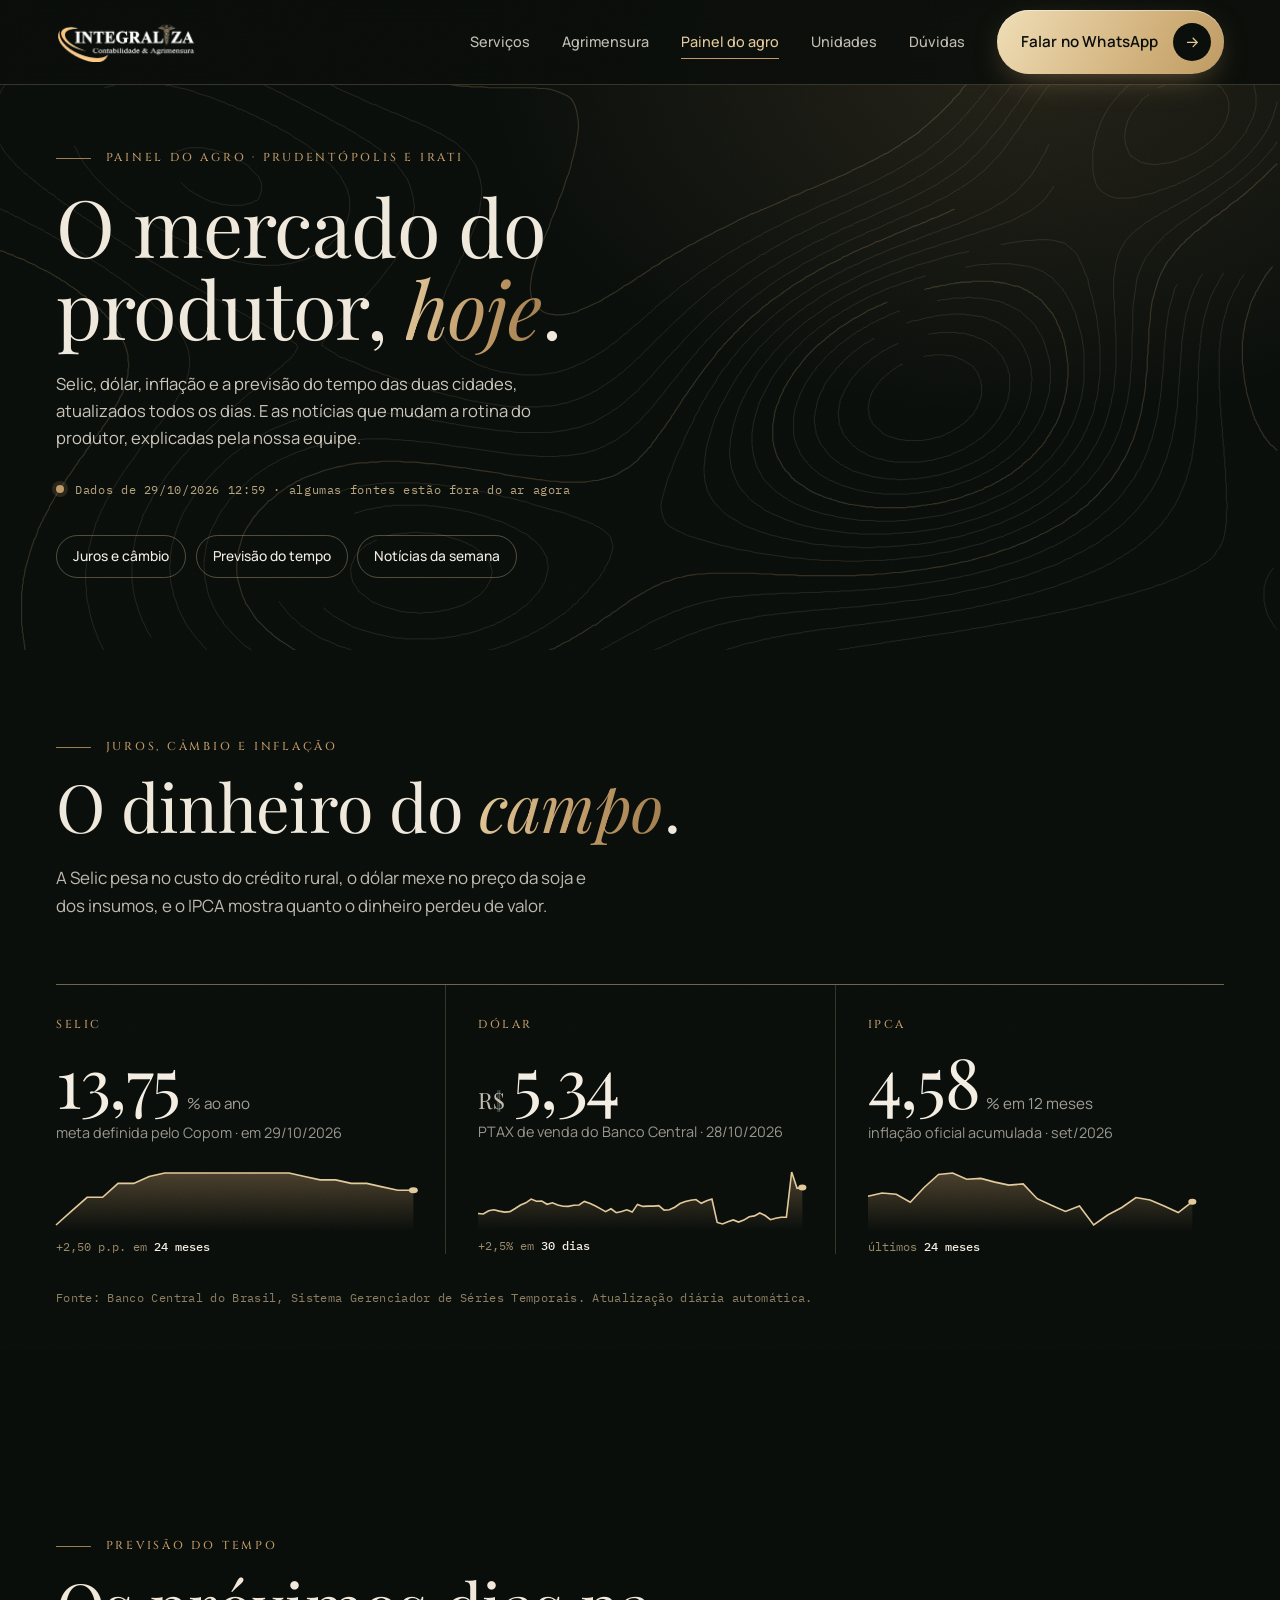
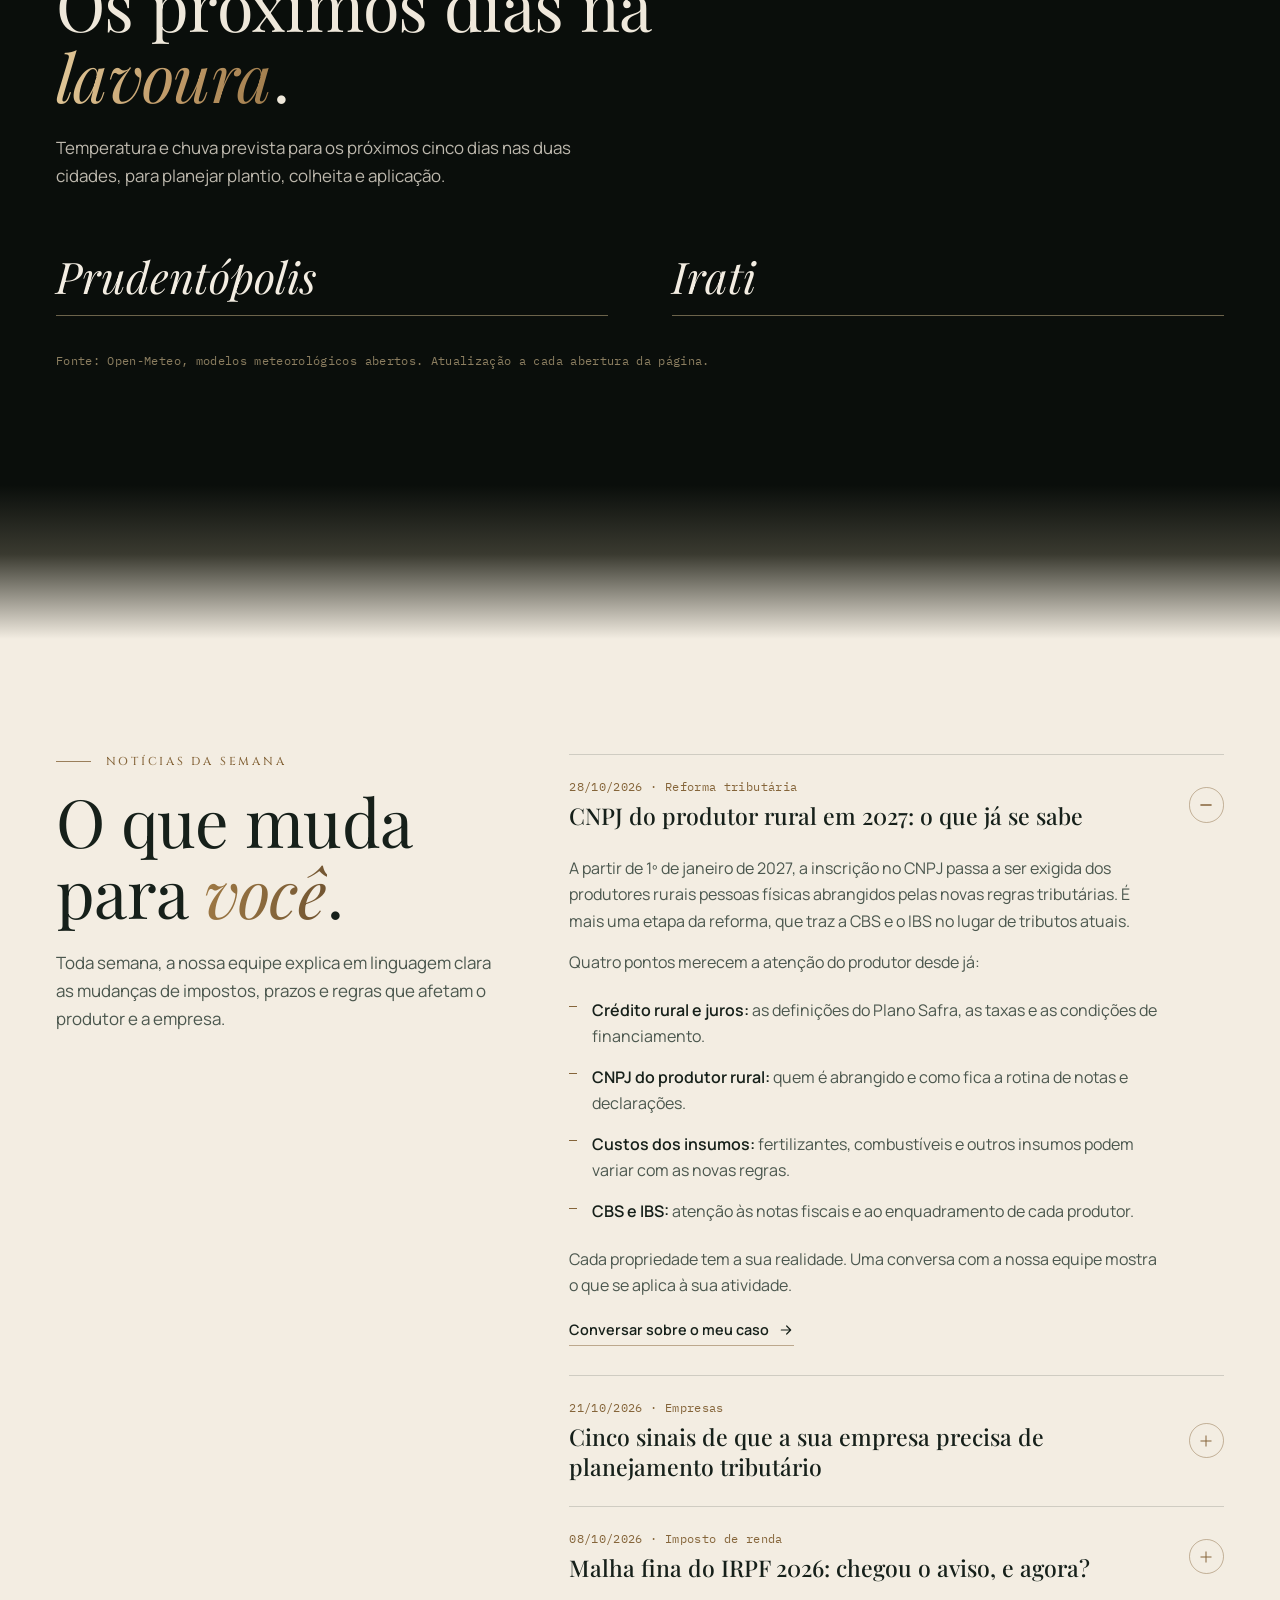
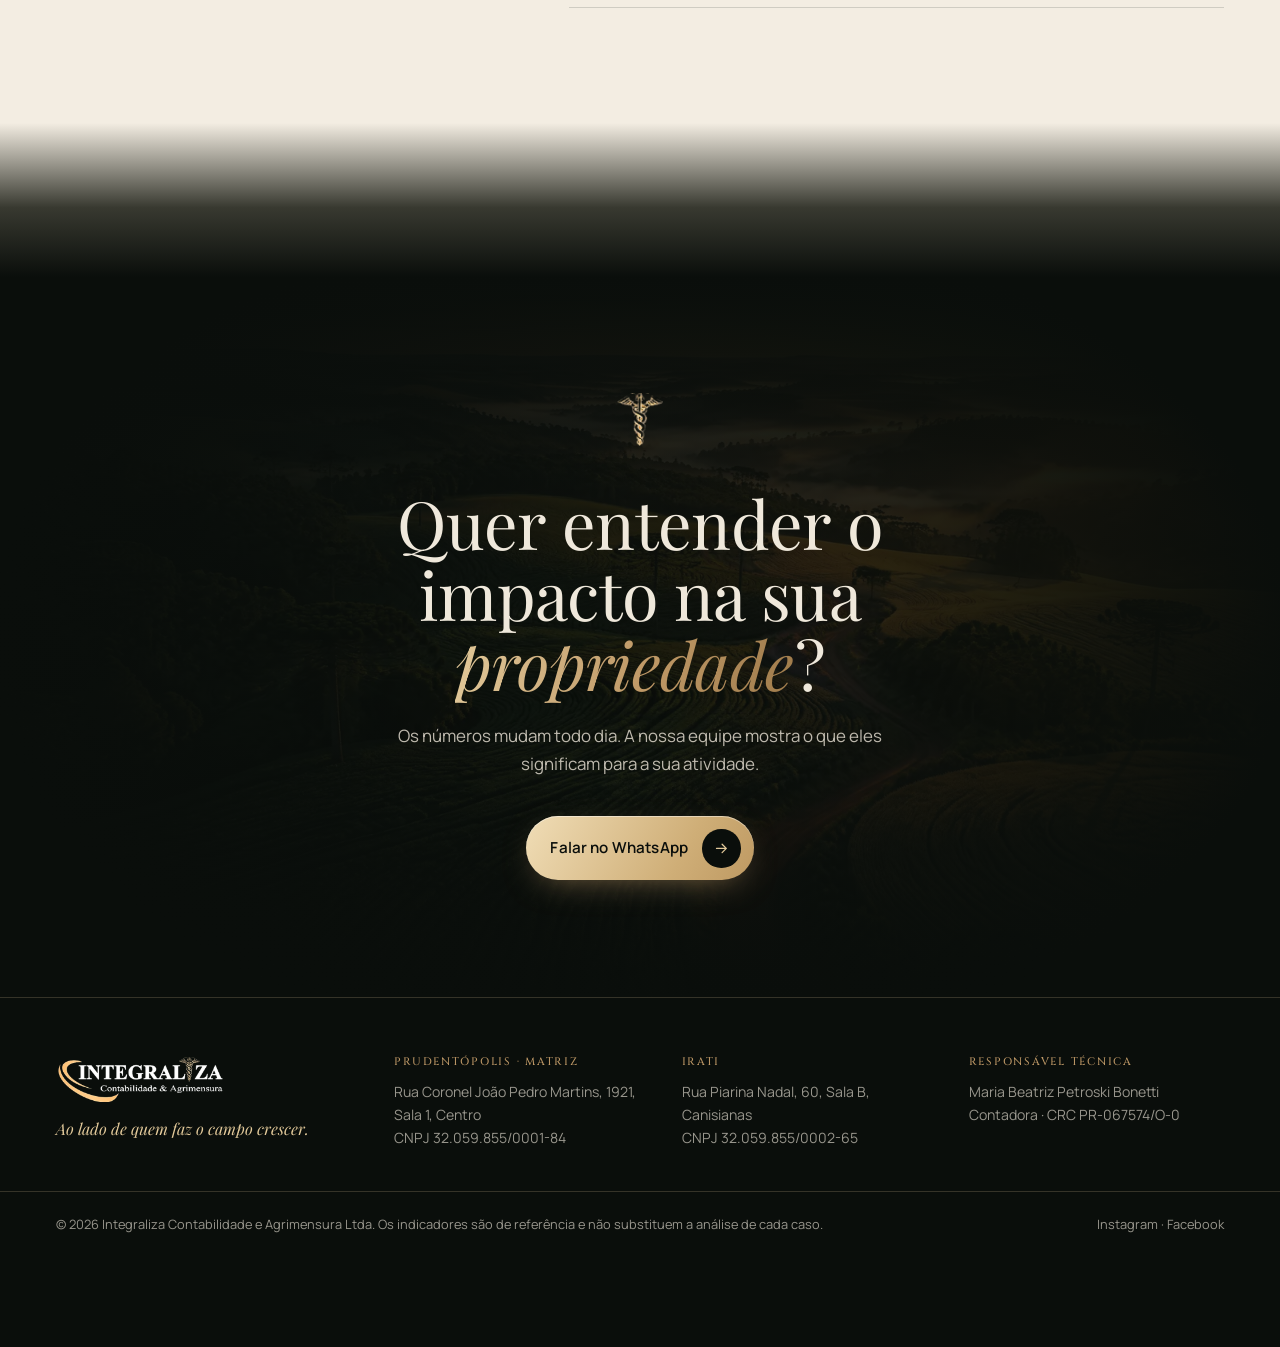
==== portal/index.html @ 921880d5 "Painel do agro (demonstração): Selic, dólar, IPCA, previsão do tempo e notícias Preços do campo fica" ====
<!DOCTYPE html>
<html lang="pt-BR" class="no-js sem-intro">
<head>
<meta charset="utf-8">
<meta name="viewport" content="width=device-width, initial-scale=1, viewport-fit=cover">
<title>Painel do agro | Integraliza Contabilidade e Agrimensura</title>
<meta name="description" content="Selic, dólar, IPCA e a previsão do tempo de Prudentópolis e Irati, atualizados todos os dias, com as notícias que mudam a vida do produtor rural.">
<meta name="robots" content="noindex, nofollow">
<meta property="og:type" content="website">
<meta property="og:locale" content="pt_BR">
<meta property="og:title" content="Painel do agro · Integraliza">
<meta property="og:description" content="Selic, dólar, inflação e a previsão do tempo de Prudentópolis e Irati, atualizados todos os dias.">
<meta property="og:image" content="https://integraliza.rkperformance.com.br/assets/img/og.jpg">
<meta name="theme-color" content="#0A0E0B">
<link rel="icon" href="../assets/img/favicon.png" type="image/png">
<link rel="preconnect" href="https://fonts.googleapis.com">
<link rel="preconnect" href="https://fonts.gstatic.com" crossorigin>
<link rel="stylesheet" href="https://fonts.googleapis.com/css2?family=Playfair+Display:ital,wght@0,400;0,500;1,400;1,500&family=Cinzel:wght@500;600&family=Manrope:wght@400;500;600&family=IBM+Plex+Mono:wght@400;500&display=swap">
<link rel="stylesheet" href="../assets/site.css">
<link rel="stylesheet" href="../assets/portal.css">
<script>document.documentElement.classList.replace('no-js','js')</script>
</head>
<body class="pagina-portal">
<div class="grao" aria-hidden="true"></div>

<header class="topo fixo">
  <div class="wrap">
    <a class="logo" href="../" aria-label="Integraliza Contabilidade e Agrimensura, início"><img src="../assets/img/logo.png" alt="Integraliza Contabilidade e Agrimensura" width="1144" height="324"></a>
    <nav class="menu" aria-label="Seções">
      <a href="../#servicos">Serviços</a>
      <a href="../#agrimensura">Agrimensura</a>
      <a href="./" aria-current="page">Painel do agro</a>
      <a href="../#unidades">Unidades</a>
      <a href="../#duvidas">Dúvidas</a>
    </nav>
    <a class="btn btn-ouro btn-topo" href="https://wa.me/5542998128870" data-msg="Olá! Vi o Painel do agro no site e gostaria de falar com a Integraliza." target="_blank" rel="noopener">Falar no WhatsApp<i><svg viewBox="0 0 24 24"><path d="M5 12h14M13 6l6 6-6 6"/></svg></i></a>
    <button class="menu-botao" type="button" aria-expanded="false" aria-controls="menu-cel"><span></span><span></span><b>Menu</b></button>
  </div>
</header>
<nav class="menu-cel" id="menu-cel" aria-label="Menu" hidden>
  <a href="../#servicos">Serviços</a>
  <a href="../#agrimensura">Agrimensura</a>
  <a href="./">Painel do agro</a>
  <a href="../#unidades">Unidades</a>
  <a href="../#duvidas">Dúvidas</a>
  <a class="btn btn-ouro" href="https://wa.me/5542998128870" data-msg="Olá! Vi o Painel do agro no site e gostaria de falar com a Integraliza." target="_blank" rel="noopener">Falar no WhatsApp<i><svg viewBox="0 0 24 24"><path d="M5 12h14M13 6l6 6-6 6"/></svg></i></a>
</nav>

<main>
<section class="portal-topo">
  <img class="portal-curvas" src="../assets/img/curvas-hero.svg" alt="" aria-hidden="true">
  <div class="wrap">
    <p class="rotulo">Painel do agro · Prudentópolis e Irati</p>
    <h1>O mercado do produtor, <em>hoje</em>.</h1>
    <p class="lead">Selic, dólar, inflação e a previsão do tempo das duas cidades, atualizados todos os dias. E as notícias que mudam a rotina do produtor, explicadas pela nossa equipe.</p>
    <p class="portal-status"><i></i><span id="status">Carregando os dados de hoje</span></p>
    <nav class="portal-atalhos" aria-label="Atalhos do painel">
      <a href="#indicadores">Juros e câmbio</a><a class="so-campo" href="#campo" hidden>Preços do campo</a><a href="#tempo">Previsão do tempo</a><a href="#noticias">Notícias da semana</a>
    </nav>
  </div>
</section>

<section class="bloco noite indicadores" id="indicadores">
  <div class="wrap">
    <div class="titulo-secao reveal">
      <p class="rotulo">Juros, câmbio e inflação</p>
      <h2>O dinheiro do <em>campo</em>.</h2>
      <p class="texto">A Selic pesa no custo do crédito rural, o dólar mexe no preço da soja e dos insumos, e o IPCA mostra quanto o dinheiro perdeu de valor.</p>
    </div>
    <div class="indic-grade">
      <article class="indic reveal" id="i-selic">
        <p class="indic-rot">Selic</p>
        <p class="indic-valor"><b data-campo="valor">13,75</b><span>% ao ano</span></p>
        <p class="indic-sub" data-campo="sub">meta definida pelo Copom</p>
        <svg class="spark" viewBox="0 0 240 64" preserveAspectRatio="none" aria-hidden="true"></svg>
        <p class="indic-pe" data-campo="pe">últimos 24 meses</p>
      </article>
      <article class="indic reveal d1" id="i-dolar">
        <p class="indic-rot">Dólar</p>
        <p class="indic-valor"><span class="pre">R$</span><b data-campo="valor">5,34</b></p>
        <p class="indic-sub" data-campo="sub">PTAX de venda do Banco Central</p>
        <svg class="spark" viewBox="0 0 240 64" preserveAspectRatio="none" aria-hidden="true"></svg>
        <p class="indic-pe" data-campo="pe">últimos 90 dias</p>
      </article>
      <article class="indic reveal d2" id="i-ipca">
        <p class="indic-rot">IPCA</p>
        <p class="indic-valor"><b data-campo="valor">4,58</b><span>% em 12 meses</span></p>
        <p class="indic-sub" data-campo="sub">inflação oficial acumulada</p>
        <svg class="spark" viewBox="0 0 240 64" preserveAspectRatio="none" aria-hidden="true"></svg>
        <p class="indic-pe" data-campo="pe">últimos 24 meses</p>
      </article>
    </div>
    <p class="fonte">Fonte: Banco Central do Brasil, Sistema Gerenciador de Séries Temporais. Atualização diária automática.</p>
  </div>
</section>

<div class="so-campo" hidden>
<div class="faixa noite-palha"></div>

<section class="bloco palha campo" id="campo">
  <div class="wrap">
    <div class="titulo-secao reveal">
      <p class="rotulo">Preços do campo</p>
      <h2>Quanto vale a <em>safra</em>.</h2>
      <p class="texto">As cotações de referência dos produtos mais importantes de Prudentópolis e Irati. Soja, fumo, feijão e milho somam mais de R$ 1,2 bilhão em produção nas duas cidades (IBGE, 2024).</p>
    </div>
    <div class="cotacoes reveal" role="table" aria-label="Cotações do campo">
      <div class="cot cot-cab" role="row"><span role="columnheader">Produto</span><span role="columnheader">Preço</span><span role="columnheader">No dia</span><span role="columnheader">No mês</span><span role="columnheader">Data</span></div>
      <div id="cotacoes-linhas"></div>
    </div>
    <p class="fonte">Fonte: Cepea/Esalq-USP. Suíno e leite são médias mensais do Paraná; milho e boi gordo são referências nacionais.</p>
  </div>
</section>

<div class="faixa palha-noite"></div>
</div>

<section class="bloco noite tempo" id="tempo">
  <div class="wrap">
    <div class="titulo-secao reveal">
      <p class="rotulo">Previsão do tempo</p>
      <h2>Os próximos dias na <em>lavoura</em>.</h2>
      <p class="texto">Temperatura e chuva prevista para os próximos cinco dias nas duas cidades, para planejar plantio, colheita e aplicação.</p>
    </div>
    <div class="tempo-grade">
      <article class="cidade reveal" data-lat="-25.2128" data-lon="-50.9778">
        <div class="cidade-topo"><h3>Prudentópolis</h3><p class="chuva-total"></p></div>
        <ol class="dias"></ol>
      </article>
      <article class="cidade reveal d1" data-lat="-25.4672" data-lon="-50.6511">
        <div class="cidade-topo"><h3>Irati</h3><p class="chuva-total"></p></div>
        <ol class="dias"></ol>
      </article>
    </div>
    <p class="fonte">Fonte: Open-Meteo, modelos meteorológicos abertos. Atualização a cada abertura da página.</p>
  </div>
</section>

<div class="faixa noite-palha"></div>

<section class="bloco palha noticias" id="noticias">
  <div class="wrap noticias-grade">
    <div class="titulo-secao reveal">
      <p class="rotulo">Notícias da semana</p>
      <h2>O que muda para <em>você</em>.</h2>
      <p class="texto">Toda semana, a nossa equipe explica em linguagem clara as mudanças de impostos, prazos e regras que afetam o produtor e a empresa.</p>
    </div>
    <div class="artigos reveal d1">
      <details class="artigo" open>
        <summary><span class="art-meta"><time datetime="2026-10-28">28/10/2026</time> · Reforma tributária</span><span class="art-titulo">CNPJ do produtor rural em 2027: o que já se sabe</span><i></i></summary>
        <div class="art-corpo">
          <p>A partir de 1º de janeiro de 2027, a inscrição no CNPJ passa a ser exigida dos produtores rurais pessoas físicas abrangidos pelas novas regras tributárias. É mais uma etapa da reforma, que traz a CBS e o IBS no lugar de tributos atuais.</p>
          <p>Quatro pontos merecem a atenção do produtor desde já:</p>
          <ul>
            <li><b>Crédito rural e juros:</b> as definições do Plano Safra, as taxas e as condições de financiamento.</li>
            <li><b>CNPJ do produtor rural:</b> quem é abrangido e como fica a rotina de notas e declarações.</li>
            <li><b>Custos dos insumos:</b> fertilizantes, combustíveis e outros insumos podem variar com as novas regras.</li>
            <li><b>CBS e IBS:</b> atenção às notas fiscais e ao enquadramento de cada produtor.</li>
          </ul>
          <p>Cada propriedade tem a sua realidade. Uma conversa com a nossa equipe mostra o que se aplica à sua atividade.</p>
          <a class="art-link" href="https://wa.me/5542998128870" data-msg="Olá! Li no Painel do agro sobre o CNPJ do produtor rural em 2027 e gostaria de entender o meu caso." target="_blank" rel="noopener">Conversar sobre o meu caso<svg viewBox="0 0 24 24"><path d="M5 12h14M13 6l6 6-6 6"/></svg></a>
        </div>
      </details>
      <details class="artigo">
        <summary><span class="art-meta"><time datetime="2026-10-21">21/10/2026</time> · Empresas</span><span class="art-titulo">Cinco sinais de que a sua empresa precisa de planejamento tributário</span><i></i></summary>
        <div class="art-corpo">
          <p>Muitas empresas pagam mais impostos do que deveriam por falta de planejamento. Estes cinco sinais indicam que é hora de revisar:</p>
          <ul>
            <li>Falta de controle financeiro.</li>
            <li>Regime tributário desatualizado.</li>
            <li>Despesas sem planejamento.</li>
            <li>Ausência de análise de resultados.</li>
            <li>Dificuldade para investir e crescer.</li>
          </ul>
          <p>Com as mudanças da reforma tributária chegando em 2027, também é o momento de revisar os sistemas de emissão de notas, o cadastro de produtos e os processos fiscais.</p>
          <a class="art-link" href="https://wa.me/5542998128870" data-msg="Olá! Li no Painel do agro sobre planejamento tributário e gostaria de uma análise da minha empresa." target="_blank" rel="noopener">Pedir uma análise<svg viewBox="0 0 24 24"><path d="M5 12h14M13 6l6 6-6 6"/></svg></a>
        </div>
      </details>
      <details class="artigo">
        <summary><span class="art-meta"><time datetime="2026-10-08">08/10/2026</time> · Imposto de renda</span><span class="art-titulo">Malha fina do IRPF 2026: chegou o aviso, e agora?</span><i></i></summary>
        <div class="art-corpo">
          <p>A Receita Federal começou a enviar avisos aos 498.487 contribuintes que tiveram a declaração do imposto de renda de 2026 retida na malha fiscal.</p>
          <p>Cair na malha fina não significa necessariamente que houve fraude, mas as inconsistências precisam ser resolvidas para evitar complicações. O caminho é consultar a declaração, verificar as pendências apontadas e, se for o caso, fazer a retificação.</p>
          <a class="art-link" href="https://wa.me/5542998128870" data-msg="Olá! Recebi um aviso de malha fina do IRPF 2026 e gostaria de orientação." target="_blank" rel="noopener">Recebi o aviso<svg viewBox="0 0 24 24"><path d="M5 12h14M13 6l6 6-6 6"/></svg></a>
        </div>
      </details>
    </div>
  </div>
</section>

<div class="faixa palha-noite"></div>

<section class="bloco noite contato" id="contato">
  <div class="contato-foto" aria-hidden="true"><picture><source srcset="../assets/img/hero-1600.webp" type="image/webp"><img src="../assets/img/hero-1600.jpg" alt="" loading="lazy"></picture></div>
  <div class="wrap contato-conteudo reveal">
    <img class="contato-cad" src="../assets/img/caduceu.png" alt="" aria-hidden="true">
    <h2>Quer entender o impacto na sua <em>propriedade</em>?</h2>
    <p class="texto">Os números mudam todo dia. A nossa equipe mostra o que eles significam para a sua atividade.</p>
    <a class="btn btn-ouro" href="https://wa.me/5542998128870" data-msg="Olá! Vi o Painel do agro no site e gostaria de falar com a Integraliza." target="_blank" rel="noopener">Falar no WhatsApp<i><svg viewBox="0 0 24 24"><path d="M5 12h14M13 6l6 6-6 6"/></svg></i></a>
  </div>
</section>
</main>

<footer class="rodape">
  <div class="wrap rodape-grade">
    <div class="rodape-marca"><img src="../assets/img/logo.png" alt="Integraliza Contabilidade e Agrimensura" width="1144" height="324" loading="lazy"><p>Ao lado de quem faz o campo crescer.</p></div>
    <div><h4>Prudentópolis · Matriz</h4><p>Rua Coronel João Pedro Martins, 1921, Sala 1, Centro<br>CNPJ 32.059.855/0001-84</p></div>
    <div><h4>Irati</h4><p>Rua Piarina Nadal, 60, Sala B, Canisianas<br>CNPJ 32.059.855/0002-65</p></div>
    <div><h4>Responsável técnica</h4><p>Maria Beatriz Petroski Bonetti<br>Contadora · CRC PR-067574/O-0</p></div>
  </div>
  <div class="wrap rodape-fim"><p>© 2026 Integraliza Contabilidade e Agrimensura Ltda. Os indicadores são de referência e não substituem a análise de cada caso.</p><p><a href="https://www.instagram.com/integraliza.contabilidade/" target="_blank" rel="noopener">Instagram</a> · <a href="https://www.facebook.com/integraliza.assessoria/" target="_blank" rel="noopener">Facebook</a></p></div>
</footer>

<script src="../assets/site.js" defer></script>
<script src="../assets/portal.js" defer></script>
</body>
</html>
---- assets/site.css ----
/* Integraliza Contabilidade e Agrimensura · prévia RK Performance */
:root {
  --noite: #0A0E0B;
  --mata: #111A14;
  --musgo: #1A2720;
  --ouro: #BF9967;
  --ouro-claro: #E2C99A;
  --ouro-escuro: #85653A;
  --palha: #F3EDE2;
  --palha-2: #E8DFCE;
  --tinta: #16201A;
  --tinta-2: #4B574E;
  --creme: #EFE8DB;
  --fio-escuro: rgba(226, 201, 154, .2);
  --fio-claro: rgba(22, 32, 26, .16);
  --display: 'Playfair Display', Georgia, 'Times New Roman', serif;
  --rotulo: 'Cinzel', 'Times New Roman', serif;
  --texto: 'Manrope', system-ui, -apple-system, 'Segoe UI', sans-serif;
  --mono: 'IBM Plex Mono', ui-monospace, Consolas, monospace;
  --gutter: clamp(16px, 4.4vw, 56px);
  --ease: cubic-bezier(.22, .61, .36, 1);
}

*, *::before, *::after { box-sizing: border-box; }
html { scroll-behavior: smooth; -webkit-text-size-adjust: 100%; }
body {
  margin: 0; background: var(--noite); color: var(--creme);
  font: 400 1rem/1.65 var(--texto); font-variant-numeric: lining-nums;
  -webkit-font-smoothing: antialiased; overflow-x: hidden;
}
body.menu-aberto { overflow: hidden; }
img { display: block; max-width: 100%; height: auto; }
a { color: inherit; }
h1, h2, h3, h4, p, ul, ol, dl, dd, figure, blockquote { margin: 0; }
ul, ol { padding: 0; list-style: none; }
:focus-visible { outline: 2px solid var(--ouro-claro); outline-offset: 3px; border-radius: 4px; }

.wrap { width: 100%; max-width: 1280px; margin: 0 auto; padding-inline: var(--gutter); }
.rotulo {
  font: 500 .72rem/1.4 var(--rotulo); letter-spacing: .24em; text-transform: uppercase;
  color: var(--ouro); display: flex; align-items: center; gap: .9rem;
}
.rotulo::before { content: ''; width: 2.2rem; height: 1px; background: currentColor; opacity: .8; flex: none; }
h1, h2 { font-family: var(--display); font-weight: 400; letter-spacing: -.01em; }
h2 { font-size: clamp(2.3rem, 5.2vw, 4.4rem); line-height: 1.06; margin: 1rem 0 1.4rem; }
h1 em, h2 em, h3 em {
  font-style: italic; font-weight: 400;
  background: linear-gradient(100deg, var(--ouro-claro) 0%, var(--ouro) 55%, #9F7B4B 100%);
  -webkit-background-clip: text; background-clip: text; color: transparent;
  padding: 0 .02em .08em 0;
}
.palha h2 em, .palha h3 em { background: linear-gradient(100deg, #A07A45 0%, var(--ouro-escuro) 60%, #6E5230 100%); -webkit-background-clip: text; background-clip: text; }
.texto { font-size: 1.06rem; max-width: 34rem; color: rgba(239, 232, 219, .78); }
.palha .texto { color: var(--tinta-2); }

/* grão de filme */
.grao {
  position: fixed; inset: -50%; z-index: 90; pointer-events: none; opacity: .13; mix-blend-mode: soft-light;
  background-image: url("data:image/svg+xml,%3Csvg xmlns='http://www.w3.org/2000/svg' width='220' height='220'%3E%3Cfilter id='n'%3E%3CfeTurbulence type='fractalNoise' baseFrequency='.85' numOctaves='3' stitchTiles='stitch'/%3E%3C/filter%3E%3Crect width='100%25' height='100%25' filter='url(%23n)'/%3E%3C/svg%3E");
  animation: grao 1.2s steps(6) infinite;
}
@keyframes grao { 0% { transform: translate(0, 0); } 20% { transform: translate(-3%, 2%); } 40% { transform: translate(2%, -3%); } 60% { transform: translate(-2%, -1%); } 80% { transform: translate(3%, 3%); } 100% { transform: translate(0, 0); } }

/* abertura */
.intro { display: none; }
.js .intro {
  display: grid; place-items: center; position: fixed; inset: 0; z-index: 100; background: var(--noite);
  animation: intro-sai .7s var(--ease) 1.9s both;
}
.intro > div { display: grid; justify-items: center; gap: 1.3rem; }
.intro img { width: min(400px, 68vw); animation: intro-logo 1.1s var(--ease) .15s both; }
.intro i { display: block; height: 1px; width: min(260px, 50vw); background: linear-gradient(90deg, transparent, var(--ouro), transparent); transform: scaleX(0); animation: intro-linha 1.2s var(--ease) .5s both; }
@keyframes intro-logo { from { opacity: 0; transform: translateY(10px); filter: blur(4px); } to { opacity: 1; transform: none; filter: none; } }
@keyframes intro-linha { to { transform: scaleX(1); } }
@keyframes intro-sai { to { opacity: 0; visibility: hidden; } }
.intro-fim .intro, .sem-intro .intro { display: none; }

/* cabeçalho */
.topo { position: fixed; inset: 0 0 auto; z-index: 50; transition: background .4s, backdrop-filter .4s, border-color .4s; border-bottom: 1px solid transparent; }
.topo .wrap { display: flex; align-items: center; gap: 2rem; height: 84px; transition: height .4s; }
.topo.fixo { background: rgba(10, 14, 11, .88); -webkit-backdrop-filter: blur(14px); backdrop-filter: blur(14px); border-color: var(--fio-escuro); }
.topo.fixo .wrap { height: 68px; }
.logo img { height: 40px; width: auto; }
.menu { display: flex; gap: 2rem; margin-left: auto; }
.menu a { text-decoration: none; font-size: .9rem; font-weight: 500; color: rgba(239, 232, 219, .8); position: relative; padding: .3rem 0; }
.menu a::after { content: ''; position: absolute; left: 0; right: 0; bottom: 0; height: 1px; background: var(--ouro); transform: scaleX(0); transform-origin: left; transition: transform .35s var(--ease); }
.menu a:hover { color: var(--palha); }
.menu a:hover::after { transform: scaleX(1); }
.btn-topo { padding: .55rem .55rem .55rem 1.15rem; font-size: .85rem; }
.btn-topo i { width: 1.9rem; height: 1.9rem; }
.menu-botao { display: none; }

/* botões */
.btn {
  display: inline-flex; align-items: center; gap: .9rem; text-decoration: none; white-space: nowrap;
  border-radius: 999px; padding: .8rem .8rem .8rem 1.5rem; font: 600 .95rem/1.2 var(--texto); letter-spacing: .01em;
  transition: transform .35s var(--ease), box-shadow .35s, background-position .6s;
}
.btn i { display: grid; place-items: center; width: 2.4rem; height: 2.4rem; border-radius: 50%; flex: none; transition: transform .45s var(--ease), background .35s, color .35s; }
.btn svg { width: 1.05rem; height: 1.05rem; fill: none; stroke: currentColor; stroke-width: 1.8; stroke-linecap: round; stroke-linejoin: round; }
.btn:hover i { transform: rotate(-45deg); }
.btn-ouro {
  color: var(--noite); background: linear-gradient(120deg, #F0DDB6 0%, #CFAE77 40%, #B08851 75%, #CFAE77 100%); background-size: 180% 100%;
  box-shadow: 0 10px 34px -14px rgba(191, 153, 103, .7), inset 0 1px 0 rgba(255, 255, 255, .45);
}
.btn-ouro:hover { background-position: 100% 0; transform: translateY(-2px); }
.btn-ouro i { background: var(--noite); color: var(--ouro-claro); }
.btn-linha { color: var(--palha); border: 1px solid rgba(226, 201, 154, .42); padding-left: 1.4rem; }
.btn-linha i { border: 1px solid rgba(226, 201, 154, .42); color: var(--ouro-claro); }
.btn-linha:hover { border-color: var(--ouro); }
.btn-linha:hover i { transform: translateY(3px); background: rgba(226, 201, 154, .12); }

/* abertura da página */
.hero { position: relative; min-height: 100vh; min-height: 100svh; display: flex; flex-direction: column; justify-content: flex-end; overflow: hidden; isolation: isolate; }
.hero-foto { position: absolute; inset: 0; z-index: -3; }
.hero-foto img { width: 100%; height: 100%; object-fit: cover; object-position: 60% 50%; transform-origin: 62% 70%; animation: kenburns 22s var(--ease) both; }
@keyframes kenburns { from { transform: scale(1.14); } to { transform: scale(1.02); } }
.hero-curvas { position: absolute; inset: 0; width: 100%; height: 100%; object-fit: cover; z-index: -2; opacity: .32; mix-blend-mode: screen; pointer-events: none; }
.hero-veu {
  position: absolute; inset: 0; z-index: -1;
  background:
    linear-gradient(90deg, rgba(10, 14, 11, .9) 0%, rgba(10, 14, 11, .66) 34%, rgba(10, 14, 11, .18) 66%, rgba(10, 14, 11, .05) 100%),
    linear-gradient(180deg, rgba(10, 14, 11, .55) 0%, rgba(10, 14, 11, 0) 22%, rgba(10, 14, 11, 0) 62%, var(--noite) 100%);
}
.hero-conteudo { padding-top: 140px; padding-bottom: 2.5rem; }
.hero h1 { font-size: clamp(2.9rem, 7vw, 6.6rem); line-height: 1.02; max-width: 12ch; margin: 1.4rem 0 1.6rem; }
.lead { font-size: clamp(1.02rem, 1.3vw, 1.16rem); max-width: 33rem; color: rgba(239, 232, 219, .84); }
.hero-acoes { display: flex; flex-wrap: wrap; gap: 1rem; margin-top: 2.3rem; }
.hero-pe { display: flex; align-items: flex-end; justify-content: space-between; gap: 2rem; padding-bottom: 2.2rem; }
.coordenadas { display: flex; flex-wrap: wrap; gap: .4rem 2.2rem; font: 400 .74rem/1.4 var(--mono); letter-spacing: .06em; color: rgba(226, 201, 154, .72); }
.coordenadas span { display: inline-flex; align-items: center; gap: .6rem; }
.coordenadas span::before { content: ''; width: 9px; height: 9px; border: 1px solid var(--ouro); border-radius: 50%; box-shadow: 0 0 0 3px rgba(191, 153, 103, .14); }
.coordenadas b { font-weight: 500; color: var(--palha); }
.selo { position: relative; width: 118px; height: 118px; flex: none; }
.selo svg { width: 100%; height: 100%; animation: gira 30s linear infinite; }
.selo text { font: 500 7.4px var(--rotulo); text-transform: uppercase; fill: var(--ouro-claro); }
.selo img { position: absolute; width: 34px; left: 50%; top: 50%; transform: translate(-50%, -50%); }
@keyframes gira { to { transform: rotate(360deg); } }

.js .hero .rotulo, .js .hero h1, .js .hero .lead, .js .hero-acoes, .js .hero-pe { opacity: 0; transform: translateY(18px); transition: opacity 1s var(--ease), transform 1s var(--ease); }
.js .hero.in .rotulo, .js .hero.in h1, .js .hero.in .lead, .js .hero.in .hero-acoes, .js .hero.in .hero-pe { opacity: 1; transform: none; }
.js .hero.in h1 { transition-delay: .12s; }
.js .hero.in .lead { transition-delay: .26s; }
.js .hero.in .hero-acoes { transition-delay: .38s; }
.js .hero.in .hero-pe { transition-delay: .55s; }

/* credenciais */
.prova { background: var(--noite); border-top: 1px solid var(--fio-escuro); }
.prova .wrap { display: grid; grid-template-columns: repeat(4, minmax(0, 1fr)); }
.prova div { padding: 1.9rem 1.4rem 1.9rem 0; display: grid; gap: .35rem; }
.prova div + div { border-left: 1px solid var(--fio-escuro); padding-left: 1.8rem; }
.prova b { font: 400 clamp(1.5rem, 2.4vw, 2.1rem)/1.1 var(--display); color: var(--palha); }
.prova span { font: 500 .66rem/1.5 var(--rotulo); letter-spacing: .18em; text-transform: uppercase; color: var(--ouro); }

/* letreiro */
.letreiro { background: var(--noite); overflow: hidden; padding: 1.6rem 0 2rem; border-top: 1px solid var(--fio-escuro); }
.letreiro-faixa { display: flex; width: max-content; will-change: transform; }
.letreiro span { font: italic 400 clamp(1.6rem, 3vw, 2.6rem)/1.2 var(--display); color: rgba(243, 237, 226, .9); white-space: nowrap; margin-right: 2.6rem; display: inline-flex; align-items: center; gap: 2.6rem; }
.letreiro span::after { content: ''; width: 7px; height: 7px; background: var(--ouro); transform: rotate(45deg); flex: none; }

/* faixas de transição: a seção seguinte começa na cor exata em que a faixa termina */
.faixa { height: clamp(90px, 12vw, 160px); }
.noite-palha { background: linear-gradient(180deg, var(--noite), #3A3A30 45%, var(--palha)); }
.palha-mata { background: linear-gradient(180deg, var(--palha), #4E5446 55%, var(--mata)); }
.mata-noite { background: linear-gradient(180deg, var(--mata), var(--noite)); height: 70px; }
.palha-noite { background: linear-gradient(180deg, var(--palha), #383930 55%, var(--noite)); }
.noite-mata { background: linear-gradient(180deg, var(--noite), var(--mata)); height: 70px; }
.mata-palha { background: linear-gradient(180deg, var(--mata), #4E5446 45%, var(--palha)); }

.bloco { position: relative; padding: clamp(4.5rem, 9vw, 8rem) 0; overflow: hidden; }
.palha { background: var(--palha); color: var(--tinta); }
.palha .rotulo { color: var(--ouro-escuro); }
.mata { background: var(--mata); }
.noite { background: var(--noite); }
.titulo-secao { max-width: 46rem; margin-bottom: clamp(2.5rem, 5vw, 4rem); }

/* manifesto */
.curvas-fundo { position: absolute; right: -12%; top: -10%; width: 70%; max-width: 980px; opacity: .3; pointer-events: none; }
.manifesto-grade { position: relative; display: grid; grid-template-columns: minmax(0, 1.05fr) minmax(0, .95fr); gap: clamp(2.5rem, 6vw, 6rem); align-items: center; }
.citacao { position: relative; padding: 3rem 0 0 2.6rem; border-left: 1px solid rgba(133, 101, 58, .4); }
.aspas { position: absolute; left: 1.4rem; top: -1.6rem; font: italic 400 9rem/1 var(--display); color: var(--ouro); opacity: .5; }
.citacao blockquote { font: italic 400 clamp(1.7rem, 2.8vw, 2.5rem)/1.25 var(--display); color: var(--tinta); }
.citacao figcaption { margin-top: 1.8rem; font-size: .9rem; color: var(--tinta-2); display: grid; gap: .15rem; }
.citacao figcaption b { font: 600 .74rem/1.5 var(--rotulo); letter-spacing: .16em; text-transform: uppercase; color: var(--tinta); }

/* serviços */
.servicos::before { content: ''; position: absolute; inset: 0; background: radial-gradient(60% 50% at 85% 10%, rgba(191, 153, 103, .1), transparent 70%), radial-gradient(50% 40% at 0% 100%, rgba(60, 90, 60, .25), transparent 70%); pointer-events: none; }
.servicos .wrap { position: relative; }
.servicos-colunas { display: grid; grid-template-columns: repeat(2, minmax(0, 1fr)); gap: clamp(2rem, 5vw, 5rem); }
.coluna-baixa { margin-top: 5rem; }
.coluna-topo { display: flex; align-items: baseline; justify-content: space-between; gap: 1rem; padding-bottom: 1.1rem; border-bottom: 1px solid rgba(226, 201, 154, .45); }
.coluna-topo h3 { font: italic 400 clamp(2rem, 3.4vw, 2.9rem)/1 var(--display); color: var(--palha); }
.coluna-topo span { font: 400 .72rem var(--mono); letter-spacing: .08em; color: var(--ouro); text-transform: lowercase; }
.lista-servicos li { border-bottom: 1px solid var(--fio-escuro); }
.lista-servicos a { display: grid; grid-template-columns: 2.6rem minmax(0, 1fr) 1.4rem; gap: 1rem; align-items: start; padding: 1.35rem .4rem 1.35rem 0; text-decoration: none; position: relative; transition: padding .4s var(--ease), background .4s; }
.lista-servicos a::before { content: ''; position: absolute; inset: 0; background: linear-gradient(90deg, rgba(191, 153, 103, .1), transparent 80%); opacity: 0; transition: opacity .4s; }
.lista-servicos a:hover { padding-left: .8rem; }
.lista-servicos a:hover::before { opacity: 1; }
.lista-servicos i { font: italic 400 1.05rem/1.6 var(--display); color: var(--ouro); }
.lista-servicos b { display: block; font: 500 1.12rem/1.35 var(--texto); color: var(--palha); margin-bottom: .25rem; }
.lista-servicos span { font-size: .93rem; color: rgba(239, 232, 219, .64); }
.lista-servicos svg { width: 1.2rem; height: 1.2rem; margin-top: .25rem; fill: none; stroke: var(--ouro); stroke-width: 1.6; stroke-linecap: round; stroke-linejoin: round; transition: transform .4s var(--ease); }
.lista-servicos a:hover svg { transform: translateX(4px); }

/* agrimensura */
.agrimensura { min-height: 92vh; display: flex; align-items: center; }
.mapa { position: absolute; inset: 0 0 0 38%; pointer-events: none; }
.curvas-mapa { position: absolute; inset: -6% -10% -6% 0; width: 110%; height: 112%; object-fit: cover; opacity: .55; }
.mapa::after { content: ''; position: absolute; inset: 0; background: linear-gradient(90deg, var(--noite) 0%, rgba(10, 14, 11, .3) 40%, transparent 70%), radial-gradient(70% 60% at 60% 50%, transparent 40%, rgba(10, 14, 11, .75) 100%); }
.marco { position: absolute; z-index: 1; display: flex; align-items: center; gap: .6rem; }
.marco i { width: 18px; height: 18px; border: 1px solid var(--ouro-claro); border-radius: 50%; position: relative; }
.marco i::before, .marco i::after { content: ''; position: absolute; background: var(--ouro-claro); }
.marco i::before { left: 50%; top: -7px; bottom: -7px; width: 1px; }
.marco i::after { top: 50%; left: -7px; right: -7px; height: 1px; }
.marco em { font: 500 .7rem var(--mono); color: var(--ouro-claro); font-style: normal; letter-spacing: .1em; }
.m1 { left: 52%; top: 22%; }
.m2 { left: 80%; top: 38%; }
.js .marco { opacity: 0; transform: scale(.6); transition: opacity .8s var(--ease) 1.4s, transform .8s var(--ease) 1.4s; }
.js .agrimensura.visto .marco { opacity: 1; transform: none; }
.agrimensura-grade { position: relative; display: grid; grid-template-columns: minmax(0, 1fr) minmax(0, 22rem); gap: clamp(3rem, 8vw, 9rem); align-items: end; }
.mini { margin: 2rem 0 .4rem; font: 500 .7rem/1.5 var(--rotulo); letter-spacing: .18em; text-transform: uppercase; color: var(--ouro); }
.lista-fio { margin-bottom: 2.4rem; max-width: 30rem; }
.lista-fio li { padding: .85rem 0; border-bottom: 1px solid var(--fio-escuro); font-size: 1.02rem; color: rgba(239, 232, 219, .86); display: flex; gap: 1rem; align-items: center; }
.lista-fio li::before { content: ''; width: 6px; height: 6px; border: 1px solid var(--ouro); transform: rotate(45deg); flex: none; }
.leitura { background: rgba(10, 14, 11, .72); -webkit-backdrop-filter: blur(10px); backdrop-filter: blur(10px); border: 1px solid var(--fio-escuro); border-radius: 4px; padding: 1.4rem 1.5rem; font-family: var(--mono); }
.leitura-topo { display: flex; justify-content: space-between; align-items: center; font-size: .68rem; letter-spacing: .16em; text-transform: uppercase; color: var(--ouro); padding-bottom: 1rem; border-bottom: 1px solid var(--fio-escuro); }
.leitura-topo i { width: 8px; height: 8px; border-radius: 50%; background: #9BC48A; box-shadow: 0 0 0 4px rgba(155, 196, 138, .15); animation: pisca 1.6s ease-in-out infinite; }
@keyframes pisca { 50% { opacity: .35; } }
.leitura dl div { display: flex; justify-content: space-between; gap: 1rem; padding: .85rem 0; border-bottom: 1px dashed var(--fio-escuro); }
.leitura dt { font-size: .7rem; letter-spacing: .1em; text-transform: uppercase; color: rgba(239, 232, 219, .5); }
.leitura dd { font-size: .92rem; color: var(--palha); }
.leitura-pe { display: flex; justify-content: space-between; padding-top: 1rem; font-size: .7rem; letter-spacing: .1em; text-transform: uppercase; color: rgba(239, 232, 219, .5); }
.leitura-pe b { font-weight: 500; color: var(--ouro-claro); }

/* momentos */
.momentos-lista { display: grid; grid-template-columns: repeat(2, minmax(0, 1fr)); column-gap: clamp(2rem, 6vw, 6rem); }
.momentos-lista li { display: grid; grid-template-columns: auto minmax(0, 1fr); gap: 1.6rem; padding: 2.2rem 0; border-top: 1px solid var(--fio-claro); }
.momentos-lista li:nth-child(even) { transform: translateY(4.5rem); }
.momentos-lista .reveal.in:nth-child(even) { transform: translateY(4.5rem); }
.numeral { font: 400 clamp(3.6rem, 6vw, 5.4rem)/.9 var(--display); color: transparent; -webkit-text-stroke: 1px var(--ouro-escuro); letter-spacing: -.02em; }
.momentos-lista h3 { font: 500 clamp(1.3rem, 1.9vw, 1.6rem)/1.25 var(--display); color: var(--tinta); margin-bottom: .6rem; }
.momentos-lista p { color: var(--tinta-2); max-width: 26rem; }
.momentos-lista a, .unidade a { display: inline-flex; align-items: center; gap: .55rem; margin-top: 1rem; font-weight: 600; font-size: .9rem; text-decoration: none; color: var(--tinta); border-bottom: 1px solid rgba(133, 101, 58, .5); padding-bottom: .2rem; }
.momentos-lista a svg, .unidade a svg { width: 1rem; height: 1rem; fill: none; stroke: currentColor; stroke-width: 1.8; stroke-linecap: round; stroke-linejoin: round; transition: transform .35s var(--ease); }
.momentos-lista a:hover svg, .unidade a:hover svg { transform: translateX(4px); }
.momentos { padding-bottom: clamp(8rem, 13vw, 12rem); }

/* quem conduz */
.quem::before { content: ''; position: absolute; inset: 0; background: radial-gradient(55% 45% at 20% 30%, rgba(191, 153, 103, .1), transparent 70%); pointer-events: none; }
.quem-grade { position: relative; display: grid; grid-template-columns: minmax(0, .95fr) minmax(0, 1.05fr); gap: clamp(3rem, 7vw, 7rem); align-items: center; }
.retratos { position: relative; aspect-ratio: 1 / 1.08; max-width: 34rem; }
.oval { position: absolute; margin: 0; }
.oval picture, .oval img { width: 100%; height: 100%; }
.oval img { object-fit: cover; clip-path: ellipse(45% 46.5% at 50% 50%); }
.oval::before { content: ''; position: absolute; inset: -14px 14px 14px -14px; border: 1px solid rgba(226, 201, 154, .5); border-radius: 50%; }
.oval-grande { left: 0; top: 0; width: 66%; aspect-ratio: 711 / 831; }
.oval-pequena { right: 0; bottom: 0; width: 44%; aspect-ratio: 711 / 834; }
.oval-pequena::before { inset: 12px -12px -12px 12px; }
.quem-texto h2 { margin-bottom: 2.2rem; }
.pessoa { padding: 1.5rem 0; border-top: 1px solid var(--fio-escuro); }
.pessoa h3 { font: 400 clamp(1.4rem, 2vw, 1.75rem)/1.2 var(--display); color: var(--palha); }
.cargo { margin: .35rem 0 .8rem; font: 500 .68rem/1.5 var(--rotulo); letter-spacing: .16em; text-transform: uppercase; color: var(--ouro); }
.pessoa p:last-child { color: rgba(239, 232, 219, .72); max-width: 34rem; }
.fala { margin-top: 1.6rem; padding-left: 1.4rem; border-left: 1px solid var(--ouro); font: italic 400 1.22rem/1.5 var(--display); color: var(--palha); max-width: 34rem; }
.fala cite { display: block; margin-top: .8rem; font: 500 .68rem/1.5 var(--rotulo); font-style: normal; letter-spacing: .16em; text-transform: uppercase; color: var(--ouro); }

.equipe { position: relative; display: grid; grid-template-columns: minmax(0, .8fr) minmax(0, 1.2fr); gap: clamp(2.5rem, 6vw, 6rem); align-items: center; margin-top: clamp(5rem, 10vw, 8rem); }
.equipe-texto h3 { font: 400 clamp(1.9rem, 3.4vw, 3rem)/1.12 var(--display); color: var(--palha); margin: 1rem 0 1.2rem; }
.equipe-texto p:last-child { color: rgba(239, 232, 219, .72); max-width: 26rem; }
.equipe-foto { position: relative; margin: 0; padding: 14px; }
.equipe-foto img { width: 100%; aspect-ratio: 1600 / 1436; object-fit: cover; }
.equipe-foto figcaption { margin-top: .9rem; font: 400 .72rem var(--mono); letter-spacing: .08em; color: rgba(226, 201, 154, .7); }
.canto { position: absolute; width: 34px; height: 34px; border-color: var(--ouro); border-style: solid; border-width: 0; }
.c1 { left: 0; top: 0; border-left-width: 1px; border-top-width: 1px; }
.c2 { right: 0; top: 0; border-right-width: 1px; border-top-width: 1px; }
.c3 { left: 0; bottom: 2.2rem; border-left-width: 1px; border-bottom-width: 1px; }
.c4 { right: 0; bottom: 2.2rem; border-right-width: 1px; border-bottom-width: 1px; }

/* unidades */
.unidades::before { content: ''; position: absolute; inset: 0; background: radial-gradient(50% 50% at 100% 0%, rgba(191, 153, 103, .09), transparent 70%); pointer-events: none; }
.unidades-grade { position: relative; display: grid; grid-template-columns: repeat(2, minmax(0, 1fr)); }
.unidade { padding: 2.4rem clamp(1.5rem, 4vw, 4rem) 2.4rem 0; border-top: 1px solid rgba(226, 201, 154, .45); }
.unidade + .unidade { border-left: 1px solid var(--fio-escuro); padding-left: clamp(1.5rem, 4vw, 4rem); }
.unidade .tipo { font: 500 .68rem/1.5 var(--rotulo); letter-spacing: .18em; text-transform: uppercase; color: var(--ouro); }
.unidade h3 { font: italic 400 clamp(2.6rem, 5.4vw, 4.8rem)/1.05 var(--display); color: var(--palha); margin: .6rem 0 1.2rem; }
.unidade p { color: rgba(239, 232, 219, .76); }
.unidade .coord { margin-top: .9rem; font: 400 .76rem var(--mono); letter-spacing: .06em; color: rgba(226, 201, 154, .7); }
.unidade a { color: var(--palha); border-bottom-color: rgba(226, 201, 154, .5); }

/* dúvidas */
.duvidas-grade { display: grid; grid-template-columns: minmax(0, .8fr) minmax(0, 1.2fr); gap: clamp(2rem, 6vw, 6rem); align-items: start; }
.faq details { border-top: 1px solid var(--fio-claro); }
.faq details:last-child { border-bottom: 1px solid var(--fio-claro); }
.faq summary { list-style: none; cursor: pointer; display: flex; justify-content: space-between; gap: 1.5rem; align-items: center; padding: 1.4rem 0; font: 500 clamp(1.1rem, 1.6vw, 1.32rem)/1.35 var(--display); color: var(--tinta); }
.faq summary::-webkit-details-marker { display: none; }
.faq summary i { position: relative; width: 2.2rem; height: 2.2rem; border: 1px solid rgba(133, 101, 58, .45); border-radius: 50%; flex: none; transition: transform .4s var(--ease), background .3s; }
.faq summary i::before, .faq summary i::after { content: ''; position: absolute; left: 50%; top: 50%; width: 11px; height: 1px; background: var(--ouro-escuro); transform: translate(-50%, -50%); }
.faq summary i::after { transform: translate(-50%, -50%) rotate(90deg); transition: transform .4s var(--ease); }
.faq details[open] summary i { background: rgba(191, 153, 103, .14); }
.faq details[open] summary i::after { transform: translate(-50%, -50%) rotate(0); }
.faq details p { padding: 0 3.5rem 1.5rem 0; color: var(--tinta-2); max-width: 40rem; }

/* contato */
.contato { min-height: 80vh; display: flex; align-items: center; text-align: center; }
.contato-foto { position: absolute; inset: 0; }
.contato-foto img { width: 100%; height: 100%; object-fit: cover; object-position: 50% 60%; opacity: .34; filter: saturate(.9); }
.contato-foto::after { content: ''; position: absolute; inset: 0; background: radial-gradient(60% 70% at 50% 50%, rgba(10, 14, 11, .35), var(--noite) 85%), linear-gradient(180deg, var(--noite), transparent 30%, transparent 70%, var(--noite)); }
.contato-conteudo { position: relative; display: grid; justify-items: center; }
.contato-cad { width: 46px; margin-bottom: 1.6rem; opacity: .9; }
.contato h2 { max-width: 15ch; }
.contato .texto { margin: 0 auto 2.4rem; }
.contato-linha { margin-top: 2.2rem; display: flex; flex-wrap: wrap; justify-content: center; align-items: center; gap: .8rem 1.4rem; font-size: .92rem; }
.contato-linha a { text-decoration: none; color: rgba(239, 232, 219, .78); }
.contato-linha a:hover { color: var(--ouro-claro); }
.contato-linha span { width: 5px; height: 5px; background: var(--ouro); transform: rotate(45deg); }

/* rodapé */
.rodape { background: var(--noite); padding: 3.5rem 0 7rem; border-top: 1px solid var(--fio-escuro); font-size: .88rem; color: rgba(239, 232, 219, .62); }
.rodape-grade { display: grid; grid-template-columns: 1.2fr 1fr 1fr 1fr; gap: 2rem; }
.rodape-marca img { width: 170px; }
.rodape-marca p { margin-top: 1rem; font: italic 400 1rem var(--display); color: var(--ouro-claro); }
.rodape h4 { font: 500 .68rem/1.5 var(--rotulo); letter-spacing: .16em; text-transform: uppercase; color: var(--ouro); margin: 0 0 .6rem; }
.rodape-fim { display: flex; justify-content: space-between; gap: 1rem; margin-top: 2.6rem; padding-top: 1.4rem; border-top: 1px solid var(--fio-escuro); font-size: .8rem; }
.rodape a { text-decoration: none; }
.rodape a:hover { color: var(--ouro-claro); }

/* barra do celular */
.barra-cel { display: none; }

/* entrada ao rolar */
.js .reveal { opacity: 0; transform: translateY(26px); transition: opacity 1s var(--ease), transform 1s var(--ease); }
.js .reveal.in { opacity: 1; transform: none; }
.js .reveal.d1 { transition-delay: .12s; }
.js .reveal.d2 { transition-delay: .24s; }
.js .reveal.d3 { transition-delay: .36s; }

/* notebook com janela baixa: título e botões cabem na primeira tela */
@media (min-width: 861px) and (max-height: 780px) {
  .hero-conteudo { padding-top: 108px; padding-bottom: 1.6rem; }
  .hero h1 { font-size: clamp(2.6rem, 5.4vw, 4.6rem); margin: 1rem 0 1.1rem; }
  .hero-acoes { margin-top: 1.6rem; }
  .hero-pe { padding-bottom: 1.4rem; }
  .selo { width: 96px; height: 96px; }
}

/* tablet */
@media (max-width: 1080px) {
  .menu { gap: 1.3rem; }
  .menu a { font-size: .84rem; }
  .btn-topo { display: none; }
  .rodape-grade { grid-template-columns: 1fr 1fr; }
}

/* celular */
@media (max-width: 860px) {
  .menu { display: none; }
  .topo .wrap { height: 68px; justify-content: space-between; }
  .logo img { height: 32px; }
  .menu-botao { display: inline-flex; align-items: center; gap: .7rem; background: none; border: 1px solid rgba(226, 201, 154, .4); border-radius: 999px; color: var(--palha); padding: .55rem .95rem; font: 600 .8rem var(--texto); cursor: pointer; position: relative; }
  .menu-botao span { display: block; width: 16px; height: 1px; background: currentColor; transition: transform .3s; }
  .menu-botao span + span { position: absolute; left: .95rem; top: calc(50% + 3px); }
  .menu-botao span:first-child { transform: translateY(-3px); }
  .menu-botao b { margin-left: 22px; font-weight: 600; }
  .menu-botao[aria-expanded="true"] span:first-child { transform: translateY(0) rotate(45deg); }
  .menu-botao[aria-expanded="true"] span + span { top: 50%; transform: rotate(-45deg); }
  .menu-cel { position: fixed; inset: 68px 0 0; z-index: 49; background: rgba(10, 14, 11, .97); padding: 2rem var(--gutter); display: grid; align-content: start; gap: .3rem; }
  .menu-cel[hidden] { display: none; }
  .menu-cel a:not(.btn) { font: 400 1.9rem/1.2 var(--display); text-decoration: none; color: var(--palha); padding: .7rem 0; border-bottom: 1px solid var(--fio-escuro); }
  .menu-cel .btn { margin-top: 1.6rem; justify-self: start; }

  .hero-foto img { object-position: 50% 50%; transform-origin: 50% 80%; }
  .hero-curvas { opacity: .22; }
  .hero-veu { background: linear-gradient(180deg, rgba(10, 14, 11, .55) 0%, rgba(10, 14, 11, .12) 26%, rgba(10, 14, 11, .5) 52%, rgba(10, 14, 11, .9) 74%, var(--noite) 100%); }
  .rotulo { font-size: .64rem; letter-spacing: .16em; gap: .7rem; }
  .rotulo::before { width: 1.4rem; }
  .hero-conteudo { padding-top: 30vh; padding-top: 30svh; padding-bottom: 1.4rem; }
  .hero h1 { font-size: clamp(2.5rem, 11vw, 3.4rem); margin: 1rem 0 1.1rem; }
  .lead { font-size: 1rem; }
  .hero-acoes { margin-top: 1.7rem; gap: .7rem; }
  .hero-acoes .btn { white-space: normal; }
  .hero-pe { padding-bottom: 1.6rem; }
  .coordenadas { flex-direction: column; font-size: .68rem; }
  .selo { width: 88px; height: 88px; }
  .selo img { width: 26px; }

  .prova .wrap { grid-template-columns: repeat(2, minmax(0, 1fr)); }
  .prova div { padding: 1.3rem 1rem 1.3rem 0; }
  .prova div + div { padding-left: 1rem; }
  .prova div:nth-child(3) { border-left: 0; padding-left: 0; }
  .prova div:nth-child(n+3) { border-top: 1px solid var(--fio-escuro); }

  .manifesto-grade, .servicos-colunas, .agrimensura-grade, .quem-grade, .equipe, .duvidas-grade, .unidades-grade { grid-template-columns: minmax(0, 1fr); }
  .curvas-fundo { width: 140%; right: -50%; top: -4%; opacity: .22; }
  .citacao { padding: 2.6rem 0 0 1.6rem; }
  .aspas { left: .8rem; font-size: 7rem; }
  .coluna-baixa { margin-top: 1rem; }
  .agrimensura { min-height: 0; }
  .mapa { inset: 0; opacity: .7; }
  .mapa::after { background: linear-gradient(180deg, var(--noite) 0%, rgba(10, 14, 11, .55) 30%, rgba(10, 14, 11, .8) 100%); }
  .marco { display: none; }
  .leitura { max-width: 24rem; }
  .momentos-lista { grid-template-columns: minmax(0, 1fr); }
  .momentos-lista li:nth-child(even), .momentos-lista .reveal.in:nth-child(even) { transform: none; }
  .momentos-lista li { gap: 1.1rem; padding: 1.8rem 0; }
  .momentos { padding-bottom: clamp(4.5rem, 9vw, 8rem); }
  .retratos { width: 100%; max-width: 22rem; margin: 0 auto; }
  .equipe { margin-top: 4.5rem; }
  .unidade { padding-right: 0; }
  .unidade + .unidade { border-left: 0; padding-left: 0; }
  .faq details p { padding-right: 0; }
  .rodape-grade { grid-template-columns: minmax(0, 1fr); }
  .rodape-fim { flex-direction: column; }

  .barra-cel { display: block; position: fixed; left: 0; right: 0; bottom: 0; z-index: 45; padding: .8rem var(--gutter) calc(.8rem + env(safe-area-inset-bottom)); background: linear-gradient(180deg, transparent, rgba(10, 14, 11, .92) 40%); transform: translateY(110%); transition: transform .45s var(--ease); }
  .barra-cel.visivel { transform: none; }
  .barra-cel .btn { width: 100%; justify-content: space-between; }
}

@media (prefers-reduced-motion: reduce) {
  .hero-foto img { animation: none; }
  .grao { animation: none; }
}
---- assets/portal.css ----
/* Integraliza · Painel do agro (usa as cores e componentes de site.css) */
.pagina-portal .topo { background: rgba(10, 14, 11, .9); -webkit-backdrop-filter: blur(14px); backdrop-filter: blur(14px); border-color: var(--fio-escuro); }
.menu a[aria-current="page"] { color: var(--ouro-claro); }
.menu a[aria-current="page"]::after { transform: scaleX(1); }

/* abertura do painel */
.portal-topo { position: relative; overflow: hidden; padding: 150px 0 72px; background: radial-gradient(70% 90% at 80% 10%, rgba(191, 153, 103, .14), transparent 60%), var(--noite); }
.portal-curvas { position: absolute; inset: 0; width: 100%; height: 100%; object-fit: cover; opacity: .28; mix-blend-mode: screen; pointer-events: none; }
.portal-topo .wrap { position: relative; }
.portal-topo h1 { font-size: clamp(2.7rem, 6.2vw, 5.6rem); line-height: 1.03; margin: 1.2rem 0 1.3rem; max-width: 14ch; }
.portal-status { display: inline-flex; align-items: center; gap: .7rem; margin-top: 1.8rem; font: 400 .78rem var(--mono); letter-spacing: .05em; color: rgba(226, 201, 154, .8); }
.portal-status i { width: 8px; height: 8px; border-radius: 50%; background: var(--ouro); box-shadow: 0 0 0 4px rgba(191, 153, 103, .16); }
.portal-status.ok i { background: #9BC48A; box-shadow: 0 0 0 4px rgba(155, 196, 138, .16); animation: pisca 1.8s ease-in-out infinite; }
.portal-atalhos { display: flex; flex-wrap: wrap; gap: .6rem; margin-top: 2.2rem; }
.portal-atalhos a { text-decoration: none; font-size: .86rem; font-weight: 500; color: var(--palha); padding: .55rem 1rem; border: 1px solid rgba(226, 201, 154, .32); border-radius: 999px; transition: border-color .3s, background .3s; }
.portal-atalhos a:hover { border-color: var(--ouro); background: rgba(191, 153, 103, .1); }

.fonte { margin-top: 2.2rem; font: 400 .72rem/1.6 var(--mono); letter-spacing: .03em; color: rgba(226, 201, 154, .6); max-width: 60rem; }
.palha .fonte { color: var(--tinta-2); }

/* indicadores */
.indicadores { padding-top: clamp(3.5rem, 7vw, 6rem); }
.indic-grade { display: grid; grid-template-columns: repeat(3, minmax(0, 1fr)); border-top: 1px solid rgba(226, 201, 154, .45); }
.indic { padding: 2rem 2rem 0 0; }
.indic + .indic { padding-left: 2rem; border-left: 1px solid var(--fio-escuro); }
.indic-rot { font: 500 .72rem/1.4 var(--rotulo); letter-spacing: .22em; text-transform: uppercase; color: var(--ouro); }
.indic-valor { display: flex; align-items: baseline; gap: .45rem; margin: .8rem 0 .3rem; color: var(--palha); }
.indic-valor b { font: 400 clamp(3rem, 5.4vw, 4.6rem)/1 var(--display); letter-spacing: -.02em; }
.indic-valor span { font-size: .95rem; color: rgba(239, 232, 219, .66); }
.indic-valor .pre { font: 400 1.4rem var(--display); color: rgba(239, 232, 219, .8); }
.indic-sub { font-size: .9rem; color: rgba(239, 232, 219, .62); }
.spark { display: block; width: 100%; height: 64px; margin: 1.4rem 0 .5rem; overflow: visible; }
.spark .linha { fill: none; stroke: var(--ouro-claro); stroke-width: 1.6; vector-effect: non-scaling-stroke; }
.spark .area { fill: url(#grad-spark); opacity: .9; }
.spark .ponto { fill: var(--ouro-claro); }
.indic-pe { font: 400 .72rem var(--mono); color: rgba(226, 201, 154, .66); }
.indic-pe b { font-weight: 500; color: var(--palha); }

/* preços do campo */
.cotacoes { border-top: 1px solid rgba(133, 101, 58, .5); }
.cot { display: grid; grid-template-columns: minmax(0, 1.6fr) minmax(0, 1.2fr) minmax(0, .6fr) minmax(0, .6fr) minmax(0, .7fr); gap: 1rem; align-items: baseline; padding: 1.15rem 0; border-bottom: 1px solid var(--fio-claro); }
.cot-cab { padding: .9rem 0; font: 500 .66rem/1.4 var(--rotulo); letter-spacing: .18em; text-transform: uppercase; color: var(--ouro-escuro); }
.cot-prod b { display: block; font: 500 1.2rem/1.25 var(--display); color: var(--tinta); }
.cot-prod span { font: 400 .74rem var(--mono); color: var(--tinta-2); }
.cot-preco b { font: 400 1.55rem/1 var(--display); color: var(--tinta); font-variant-numeric: lining-nums tabular-nums; }
.cot-preco span { display: block; margin-top: .25rem; font-size: .78rem; color: var(--tinta-2); }
.var { font: 500 .86rem var(--mono); color: var(--tinta-2); }
.var.sobe { color: #3E7A3A; }
.var.desce { color: #A24A33; }
.var.sobe::before { content: '▲ '; font-size: .7em; }
.var.desce::before { content: '▼ '; font-size: .7em; }
.cot-data { font: 400 .76rem var(--mono); color: var(--tinta-2); }

/* tempo */
.tempo-grade { display: grid; grid-template-columns: repeat(2, minmax(0, 1fr)); gap: clamp(2rem, 5vw, 5rem); }
.cidade-topo { display: flex; justify-content: space-between; align-items: baseline; gap: 1rem; flex-wrap: wrap; padding-bottom: 1rem; border-bottom: 1px solid rgba(226, 201, 154, .45); }
.cidade-topo h3 { font: italic 400 clamp(2rem, 3.4vw, 2.8rem)/1.05 var(--display); color: var(--palha); }
.chuva-total { font: 400 .76rem var(--mono); color: rgba(226, 201, 154, .75); }
.dias li { display: grid; grid-template-columns: 4.4rem 2.4rem minmax(0, 1fr) auto; gap: 1rem; align-items: center; padding: .95rem 0; border-bottom: 1px solid var(--fio-escuro); }
.dia-nome { font: 500 .7rem/1.3 var(--rotulo); letter-spacing: .14em; text-transform: uppercase; color: var(--ouro); }
.dia-nome small { display: block; font: 400 .7rem var(--mono); letter-spacing: 0; text-transform: none; color: rgba(239, 232, 219, .5); }
.dia-icone svg { width: 2.2rem; height: 2.2rem; fill: none; stroke: var(--ouro-claro); stroke-width: 1.4; stroke-linecap: round; stroke-linejoin: round; }
.dia-desc { font-size: .92rem; color: rgba(239, 232, 219, .78); }
.dia-desc small { display: block; font: 400 .72rem var(--mono); color: rgba(226, 201, 154, .7); margin-top: .15rem; }
.dia-temp { text-align: right; font: 400 1.15rem var(--display); color: var(--palha); white-space: nowrap; }
.dia-temp span { color: rgba(239, 232, 219, .5); font-size: .95rem; }

/* notícias */
.noticias-grade { display: grid; grid-template-columns: minmax(0, .8fr) minmax(0, 1.2fr); gap: clamp(2rem, 6vw, 6rem); align-items: start; }
.artigo { border-top: 1px solid var(--fio-claro); }
.artigo:last-child { border-bottom: 1px solid var(--fio-claro); }
.artigo summary { list-style: none; cursor: pointer; display: grid; grid-template-columns: minmax(0, 1fr) auto; column-gap: 1.5rem; padding: 1.5rem 0; }
.artigo summary::-webkit-details-marker { display: none; }
.art-meta { grid-column: 1; font: 400 .74rem var(--mono); letter-spacing: .03em; color: var(--ouro-escuro); }
.art-titulo { grid-column: 1; margin-top: .45rem; font: 500 clamp(1.2rem, 1.8vw, 1.45rem)/1.3 var(--display); color: var(--tinta); }
.artigo summary i { grid-column: 2; grid-row: 1 / span 2; align-self: center; position: relative; width: 2.2rem; height: 2.2rem; border: 1px solid rgba(133, 101, 58, .45); border-radius: 50%; }
.artigo summary i::before, .artigo summary i::after { content: ''; position: absolute; left: 50%; top: 50%; width: 11px; height: 1px; background: var(--ouro-escuro); transform: translate(-50%, -50%); }
.artigo summary i::after { transform: translate(-50%, -50%) rotate(90deg); transition: transform .35s var(--ease); }
.artigo[open] summary i::after { transform: translate(-50%, -50%) rotate(0); }
.art-corpo { padding: 0 3.5rem 1.8rem 0; color: var(--tinta-2); max-width: 42rem; }
.art-corpo p + p, .art-corpo ul + p, .art-corpo p + ul { margin-top: .9rem; }
.art-corpo ul { list-style: none; padding: 0; }
.art-corpo li { position: relative; padding: .45rem 0 .45rem 1.4rem; }
.art-corpo li::before { content: ''; position: absolute; left: 0; top: 1.05rem; width: 8px; height: 1px; background: var(--ouro-escuro); }
.art-corpo b { color: var(--tinta); font-weight: 600; }
.art-link { display: inline-flex; align-items: center; gap: .55rem; margin-top: 1.2rem; font-weight: 600; font-size: .9rem; text-decoration: none; color: var(--tinta); border-bottom: 1px solid rgba(133, 101, 58, .5); padding-bottom: .2rem; }
.art-link svg { width: 1rem; height: 1rem; fill: none; stroke: currentColor; stroke-width: 1.8; stroke-linecap: round; stroke-linejoin: round; transition: transform .35s var(--ease); }
.art-link:hover svg { transform: translateX(4px); }

@media (max-width: 860px) {
  .portal-topo { padding: 118px 0 56px; }
  .portal-topo h1 { font-size: clamp(2.4rem, 10.5vw, 3.3rem); }
  .indic-grade { grid-template-columns: minmax(0, 1fr); }
  .indic, .indic + .indic { padding: 1.8rem 0 1.4rem; border-left: 0; }
  .indic + .indic { border-top: 1px solid var(--fio-escuro); }
  .cot-cab { display: none; }
  .cot { grid-template-columns: minmax(0, 1fr) auto; row-gap: .5rem; }
  .cot-prod { grid-column: 1; }
  .cot-preco { grid-column: 2; text-align: right; }
  .cot-vars { grid-column: 1 / -1; display: flex; gap: 1.2rem; flex-wrap: wrap; font-size: .8rem; }
  .tempo-grade, .noticias-grade { grid-template-columns: minmax(0, 1fr); }
  .dias li { grid-template-columns: 3.6rem 2rem minmax(0, 1fr) auto; gap: .7rem; }
  .art-corpo { padding-right: 0; }
}
@media (min-width: 861px) {
  .cot-vars { display: contents; }
}
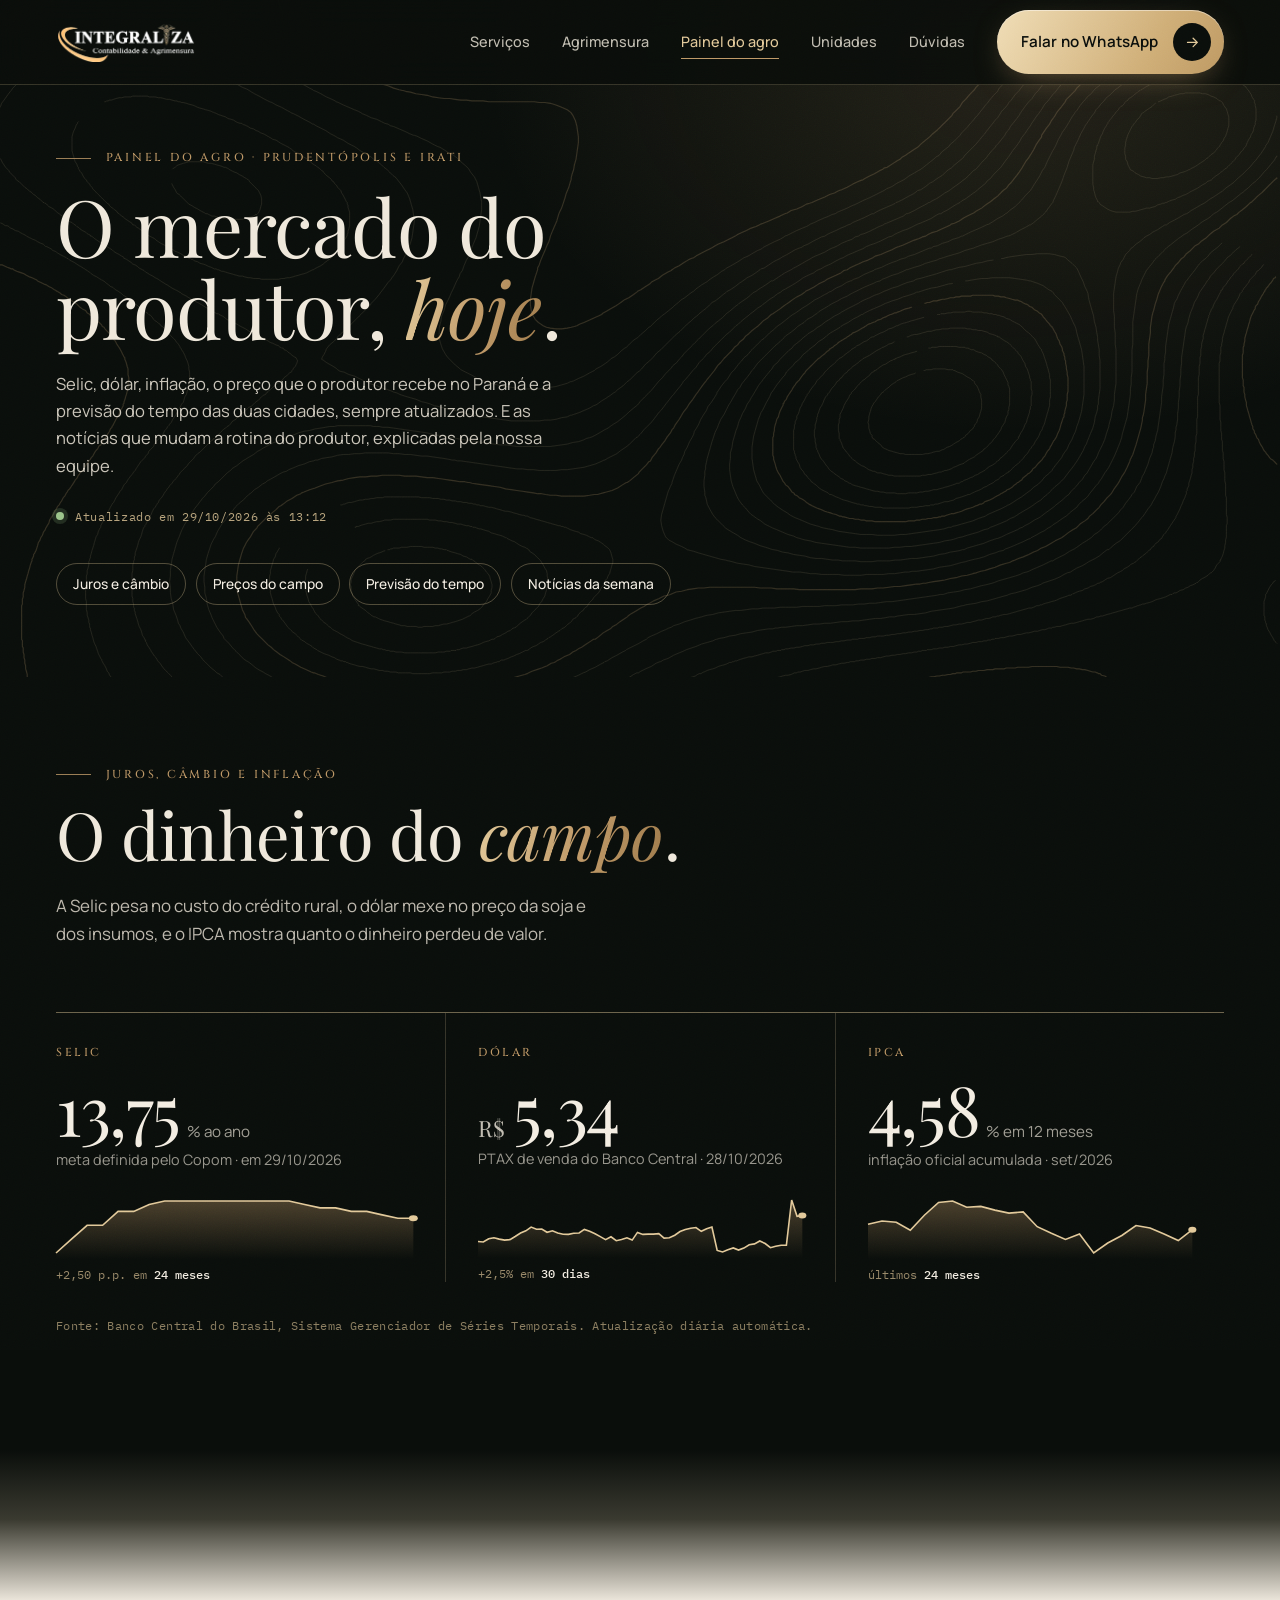
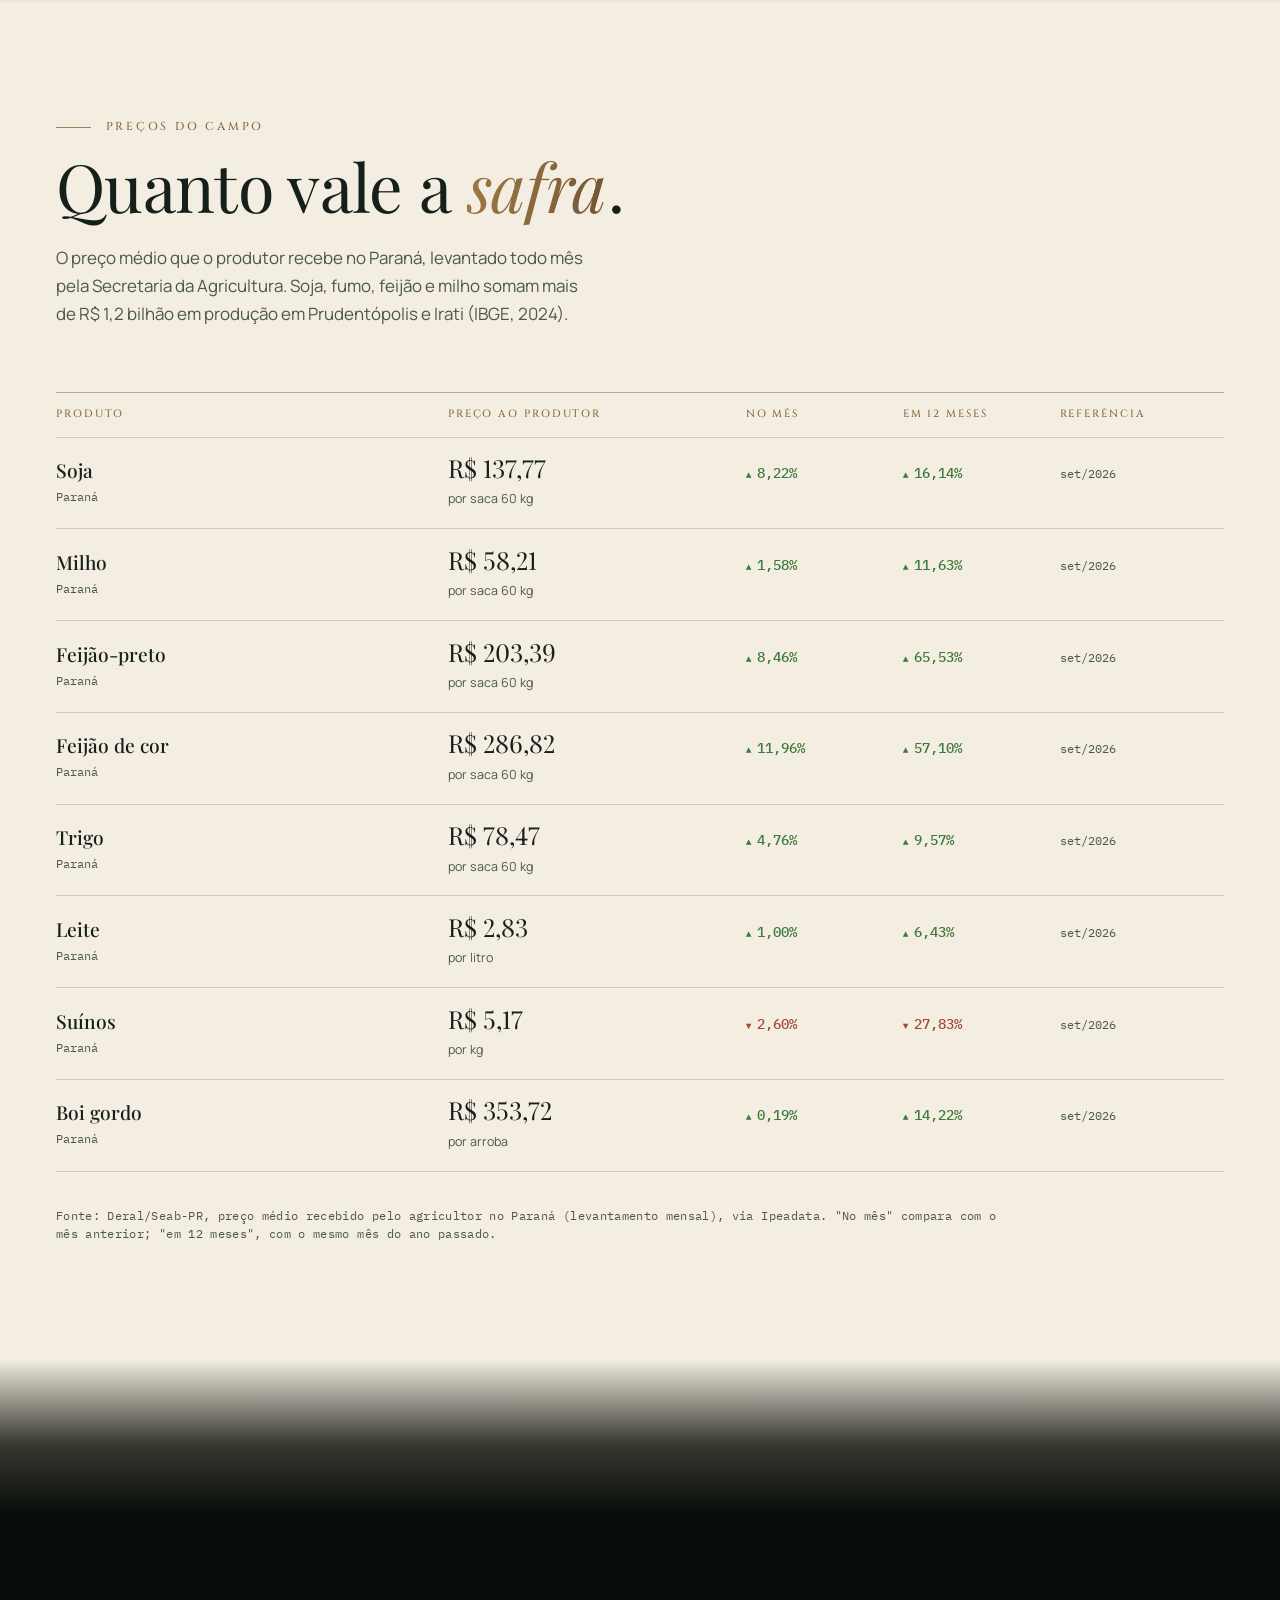
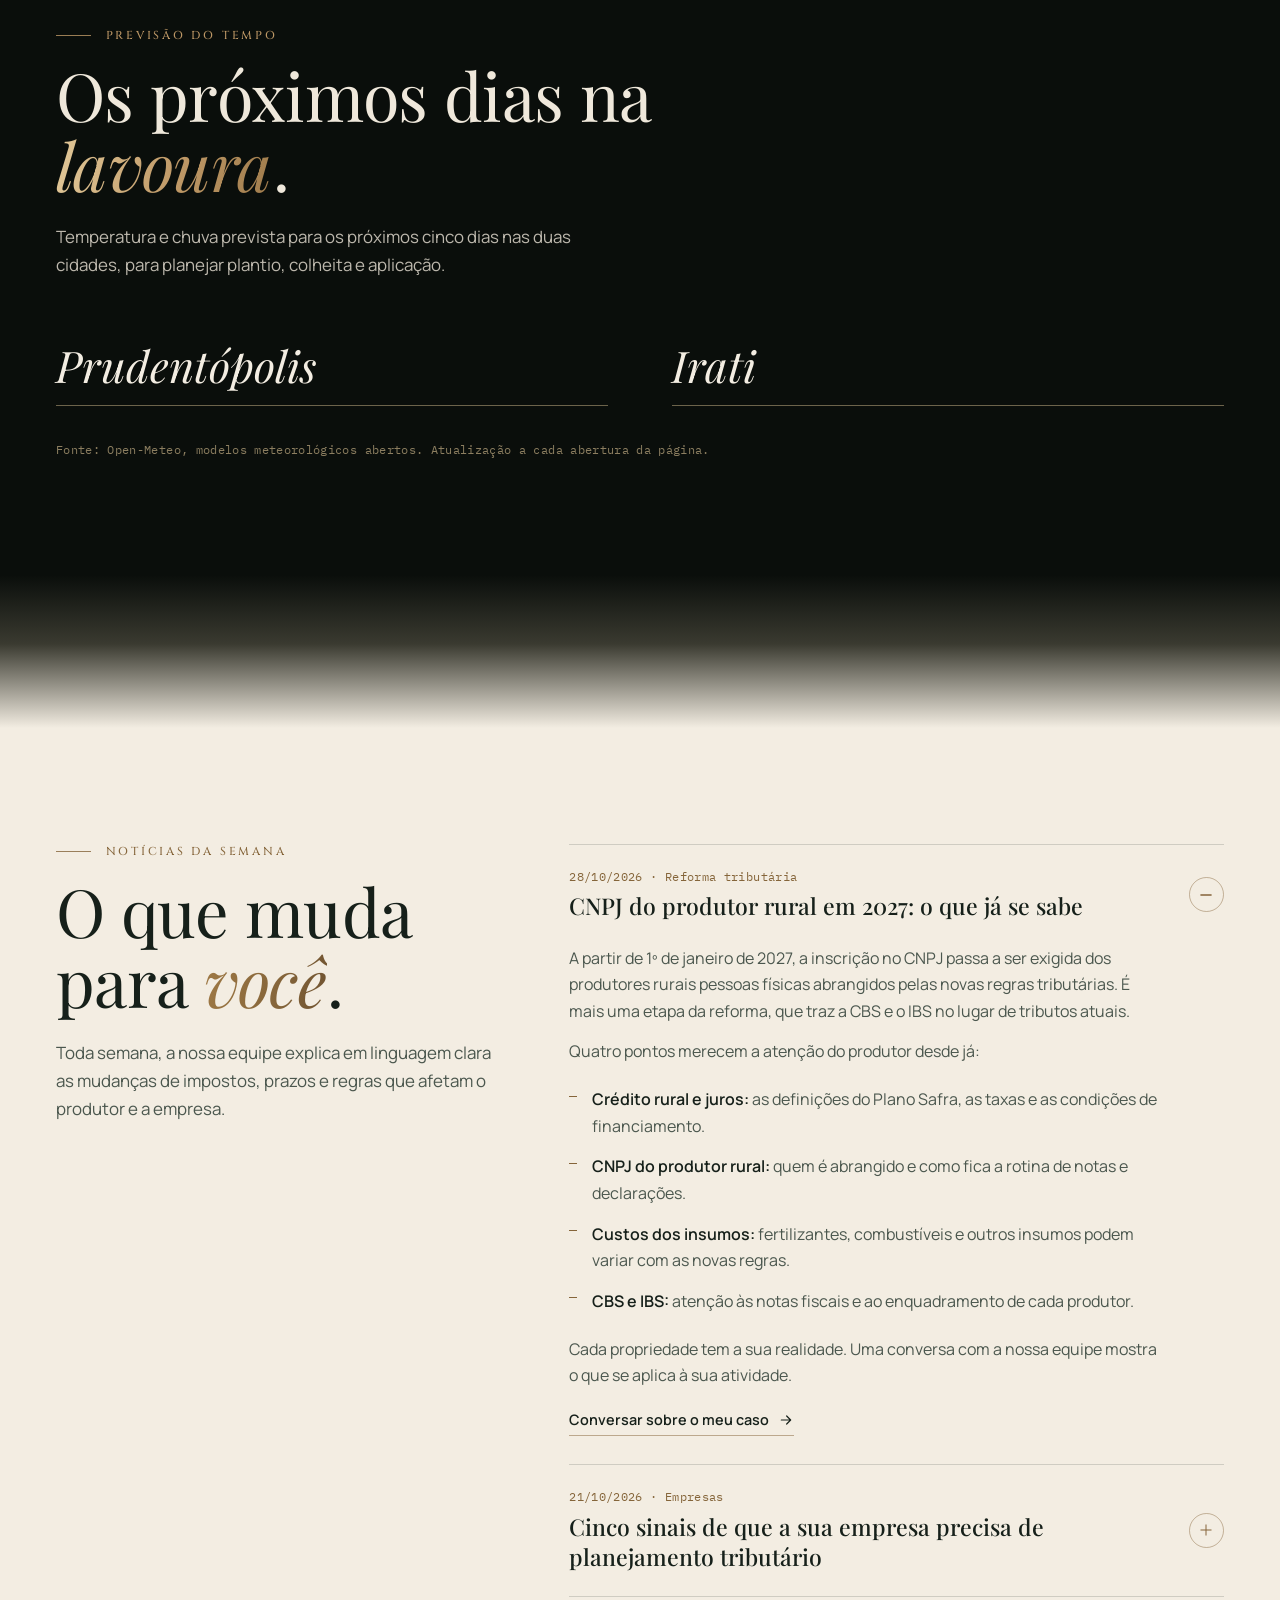
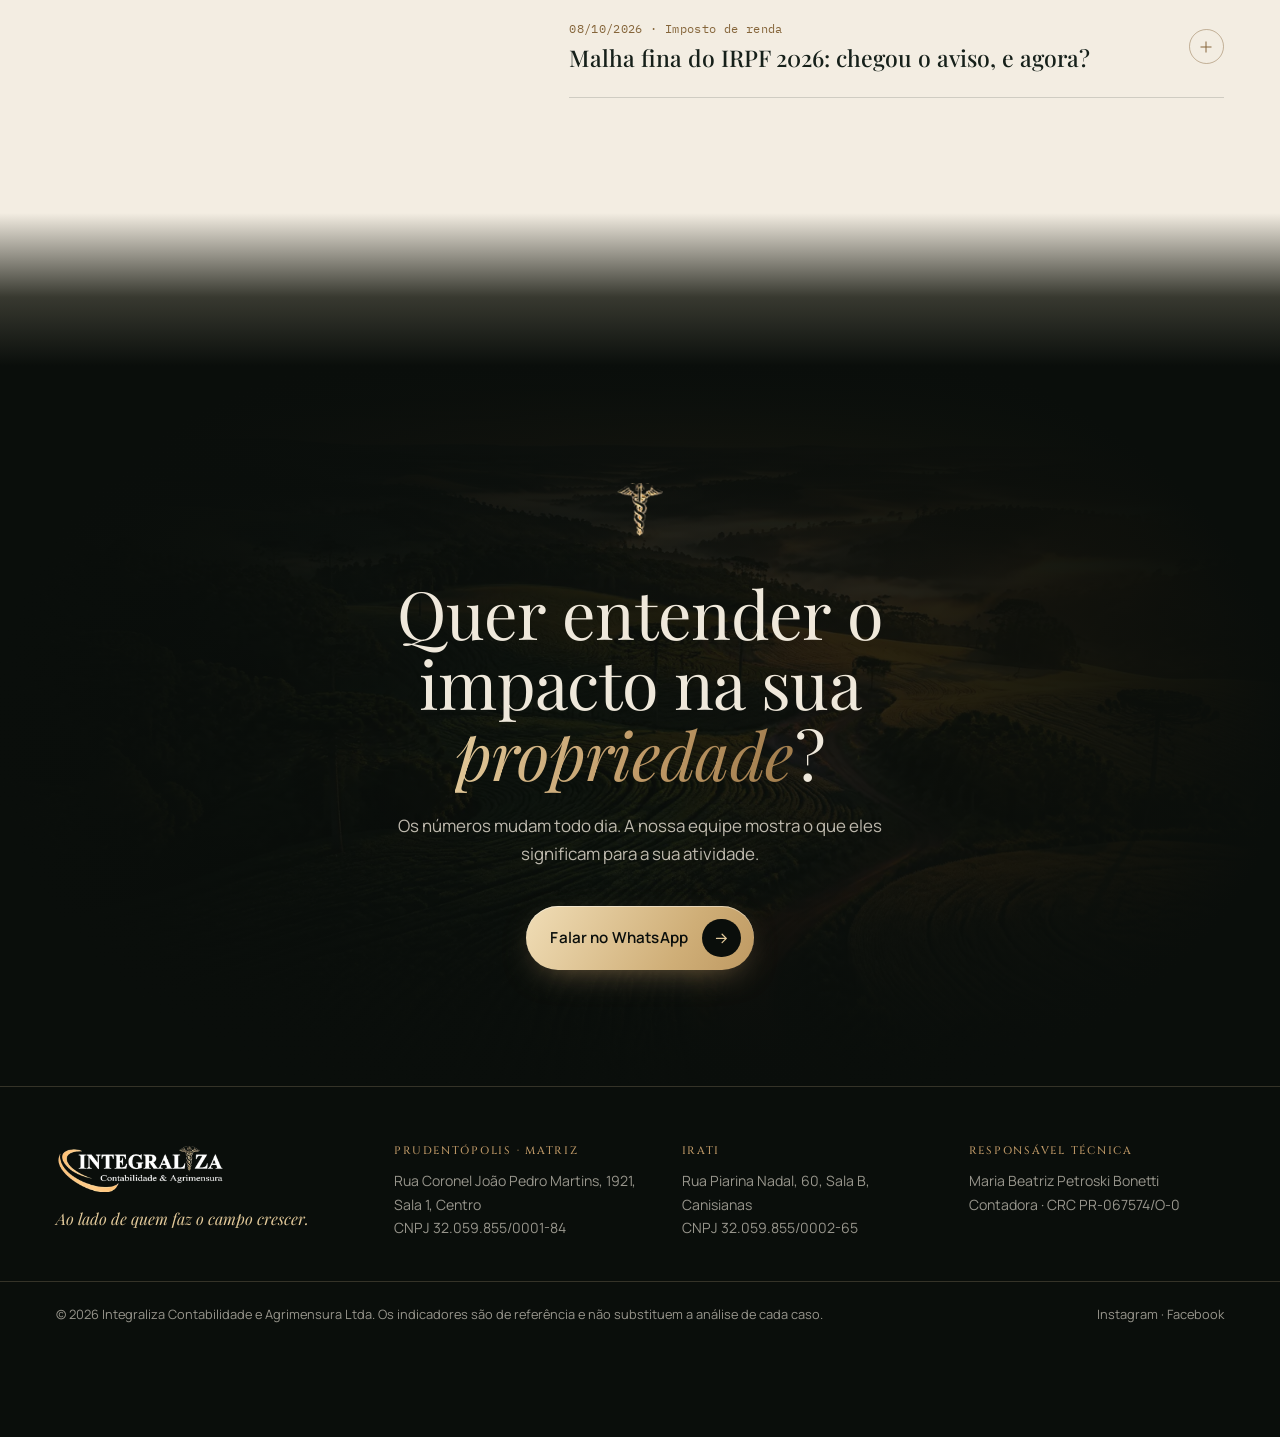
==== commit 843b72bd: "Painel do agro: preços recebidos pelo produtor no Paraná (Deral/Seab-PR via Ipeadata) Co-Authored-By" ====
--- a/portal/index.html
+++ b/portal/index.html
@@ -4,12 +4,12 @@
 <meta charset="utf-8">
 <meta name="viewport" content="width=device-width, initial-scale=1, viewport-fit=cover">
 <title>Painel do agro | Integraliza Contabilidade e Agrimensura</title>
-<meta name="description" content="Selic, dólar, IPCA e a previsão do tempo de Prudentópolis e Irati, atualizados todos os dias, com as notícias que mudam a vida do produtor rural.">
+<meta name="description" content="Selic, dólar, IPCA, preços recebidos pelo produtor no Paraná e a previsão do tempo de Prudentópolis e Irati, com as notícias que mudam a vida do produtor rural.">
 <meta name="robots" content="noindex, nofollow">
 <meta property="og:type" content="website">
 <meta property="og:locale" content="pt_BR">
 <meta property="og:title" content="Painel do agro · Integraliza">
-<meta property="og:description" content="Selic, dólar, inflação e a previsão do tempo de Prudentópolis e Irati, atualizados todos os dias.">
+<meta property="og:description" content="Selic, dólar, inflação, preços do campo e a previsão do tempo de Prudentópolis e Irati.">
 <meta property="og:image" content="https://integraliza.rkperformance.com.br/assets/img/og.jpg">
 <meta name="theme-color" content="#0A0E0B">
 <link rel="icon" href="../assets/img/favicon.png" type="image/png">
@@ -52,7 +52,7 @@
   <div class="wrap">
     <p class="rotulo">Painel do agro · Prudentópolis e Irati</p>
     <h1>O mercado do produtor, <em>hoje</em>.</h1>
-    <p class="lead">Selic, dólar, inflação e a previsão do tempo das duas cidades, atualizados todos os dias. E as notícias que mudam a rotina do produtor, explicadas pela nossa equipe.</p>
+    <p class="lead">Selic, dólar, inflação, o preço que o produtor recebe no Paraná e a previsão do tempo das duas cidades, sempre atualizados. E as notícias que mudam a rotina do produtor, explicadas pela nossa equipe.</p>
     <p class="portal-status"><i></i><span id="status">Carregando os dados de hoje</span></p>
     <nav class="portal-atalhos" aria-label="Atalhos do painel">
       <a href="#indicadores">Juros e câmbio</a><a class="so-campo" href="#campo" hidden>Preços do campo</a><a href="#tempo">Previsão do tempo</a><a href="#noticias">Notícias da semana</a>
@@ -102,13 +102,13 @@
     <div class="titulo-secao reveal">
       <p class="rotulo">Preços do campo</p>
       <h2>Quanto vale a <em>safra</em>.</h2>
-      <p class="texto">As cotações de referência dos produtos mais importantes de Prudentópolis e Irati. Soja, fumo, feijão e milho somam mais de R$ 1,2 bilhão em produção nas duas cidades (IBGE, 2024).</p>
-    </div>
-    <div class="cotacoes reveal" role="table" aria-label="Cotações do campo">
-      <div class="cot cot-cab" role="row"><span role="columnheader">Produto</span><span role="columnheader">Preço</span><span role="columnheader">No dia</span><span role="columnheader">No mês</span><span role="columnheader">Data</span></div>
+      <p class="texto">O preço médio que o produtor recebe no Paraná, levantado todo mês pela Secretaria da Agricultura. Soja, fumo, feijão e milho somam mais de R$ 1,2 bilhão em produção em Prudentópolis e Irati (IBGE, 2024).</p>
+    </div>
+    <div class="cotacoes reveal" role="table" aria-label="Preços recebidos pelo produtor no Paraná">
+      <div class="cot cot-cab" role="row"><span role="columnheader">Produto</span><span role="columnheader">Preço ao produtor</span><span role="columnheader">No mês</span><span role="columnheader">Em 12 meses</span><span role="columnheader">Referência</span></div>
       <div id="cotacoes-linhas"></div>
     </div>
-    <p class="fonte">Fonte: Cepea/Esalq-USP. Suíno e leite são médias mensais do Paraná; milho e boi gordo são referências nacionais.</p>
+    <p class="fonte">Fonte: Deral/Seab-PR, preço médio recebido pelo agricultor no Paraná (levantamento mensal), via Ipeadata. "No mês" compara com o mês anterior; "em 12 meses", com o mesmo mês do ano passado.</p>
   </div>
 </section>
 
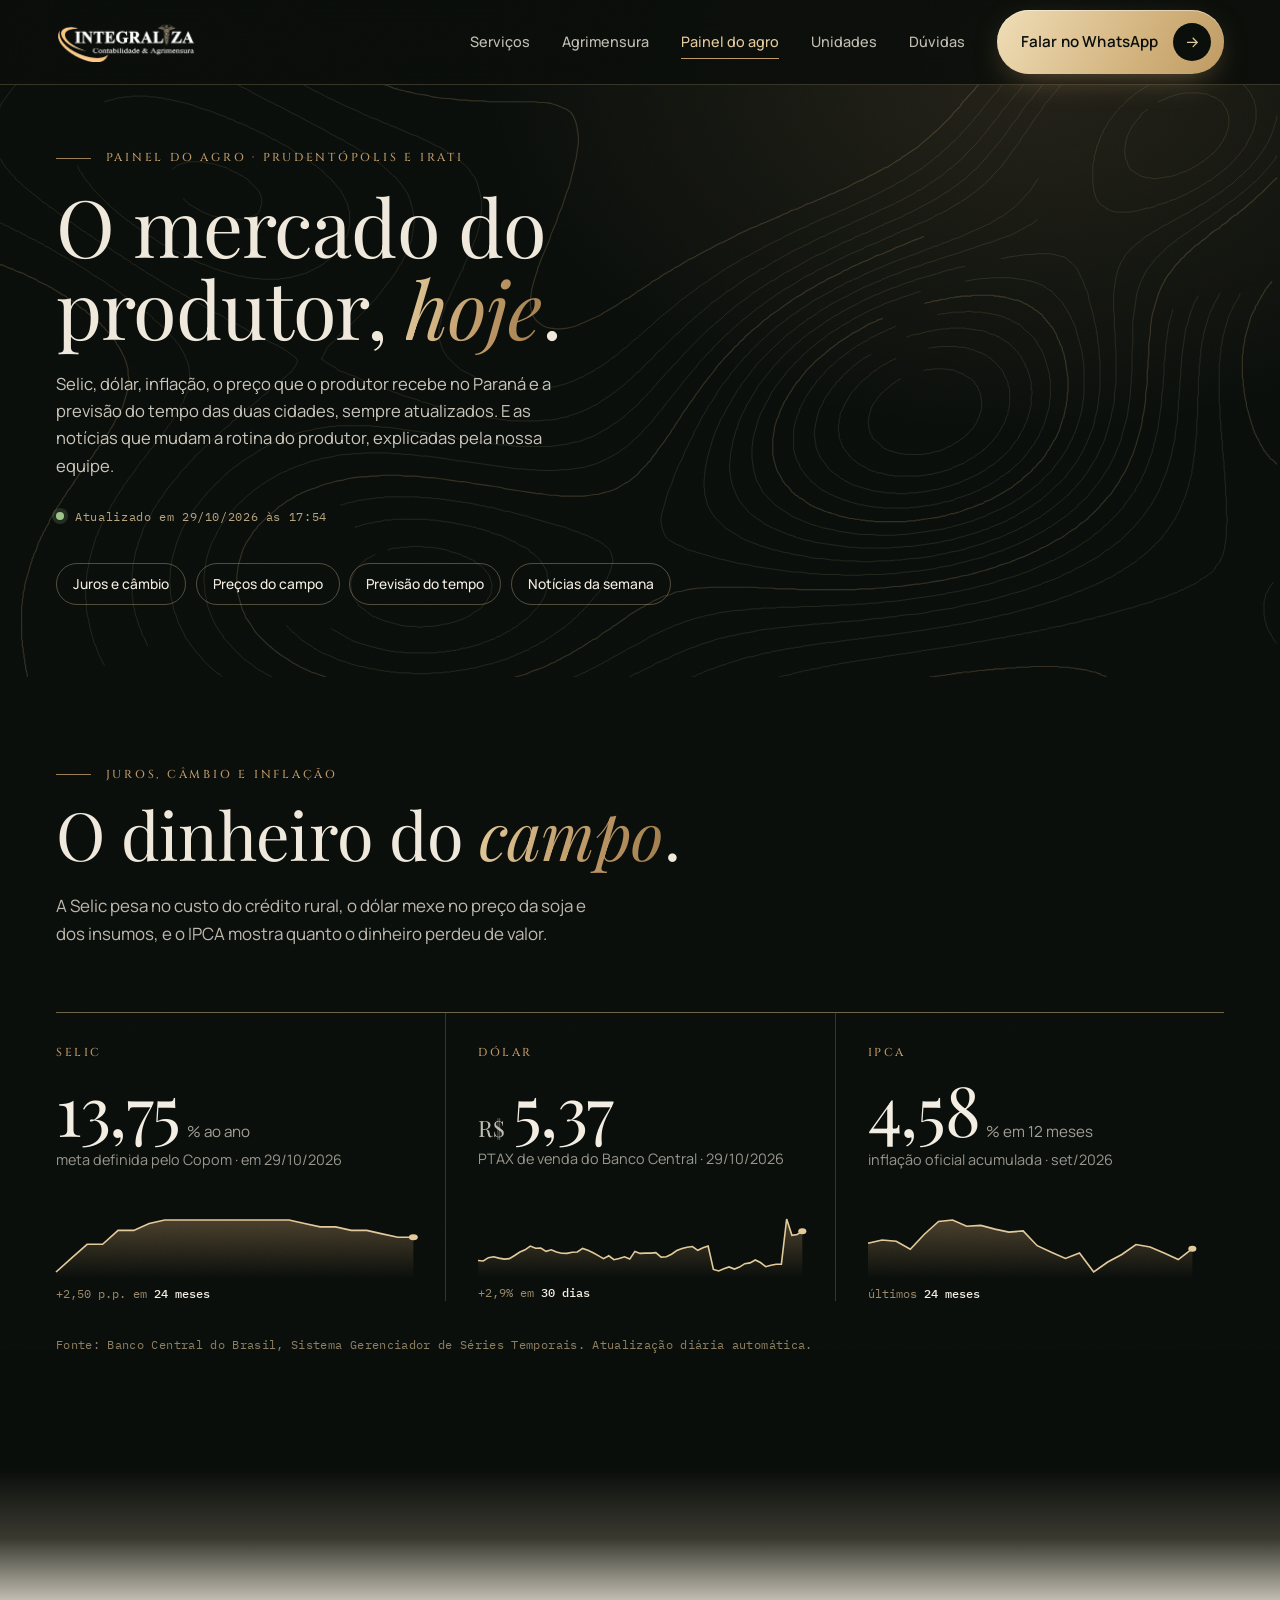
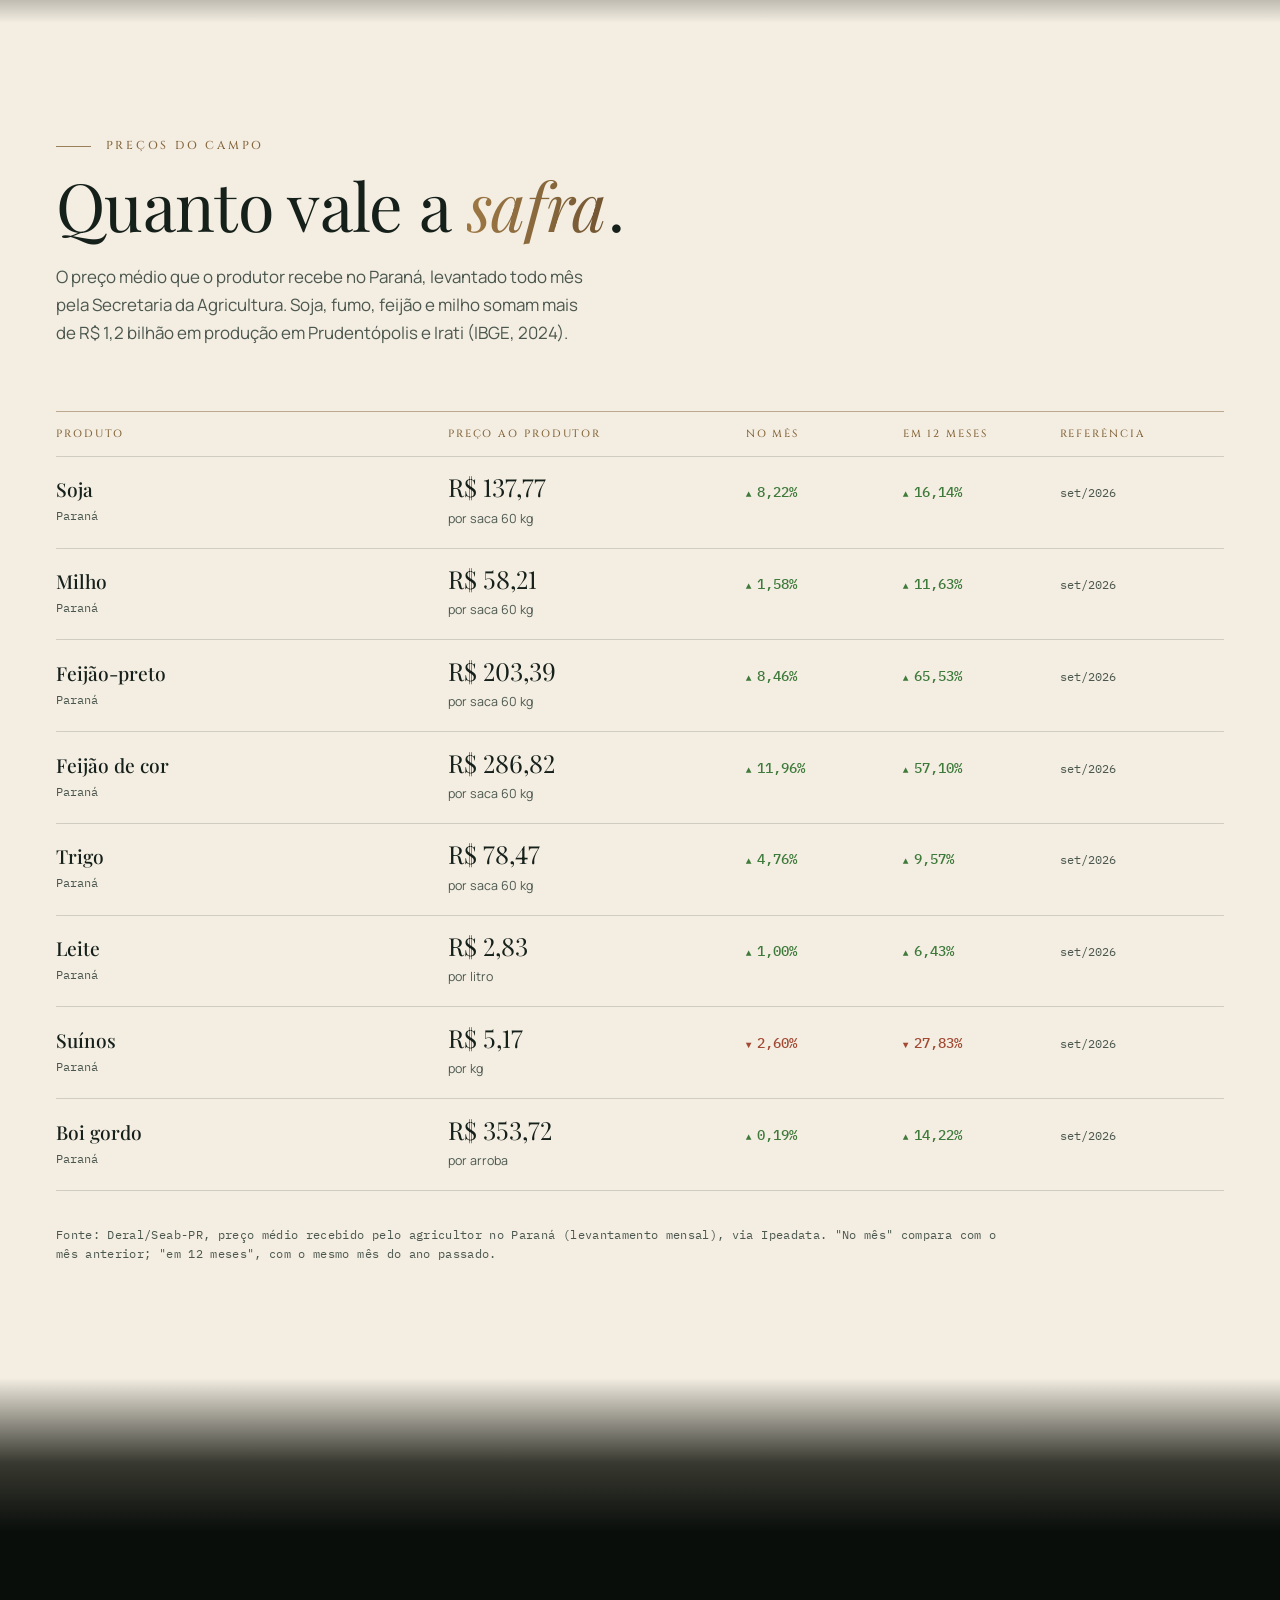
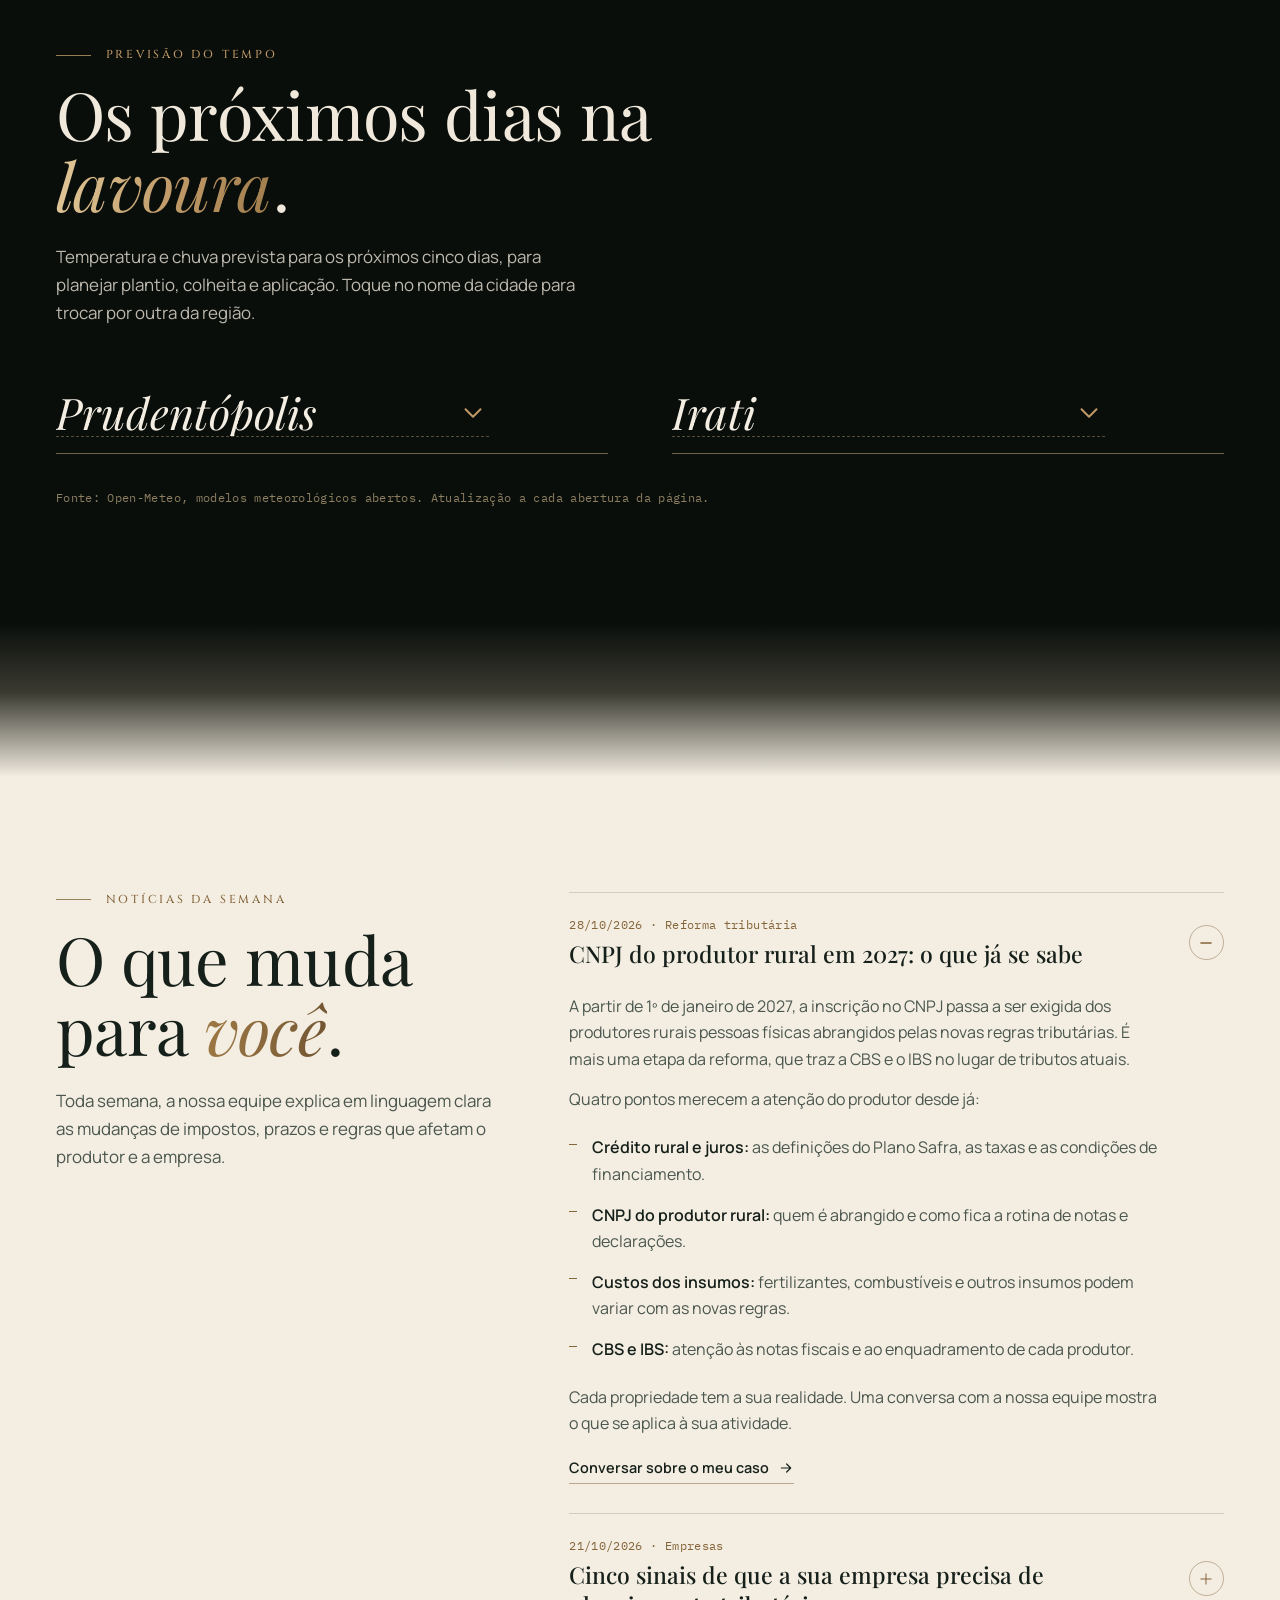
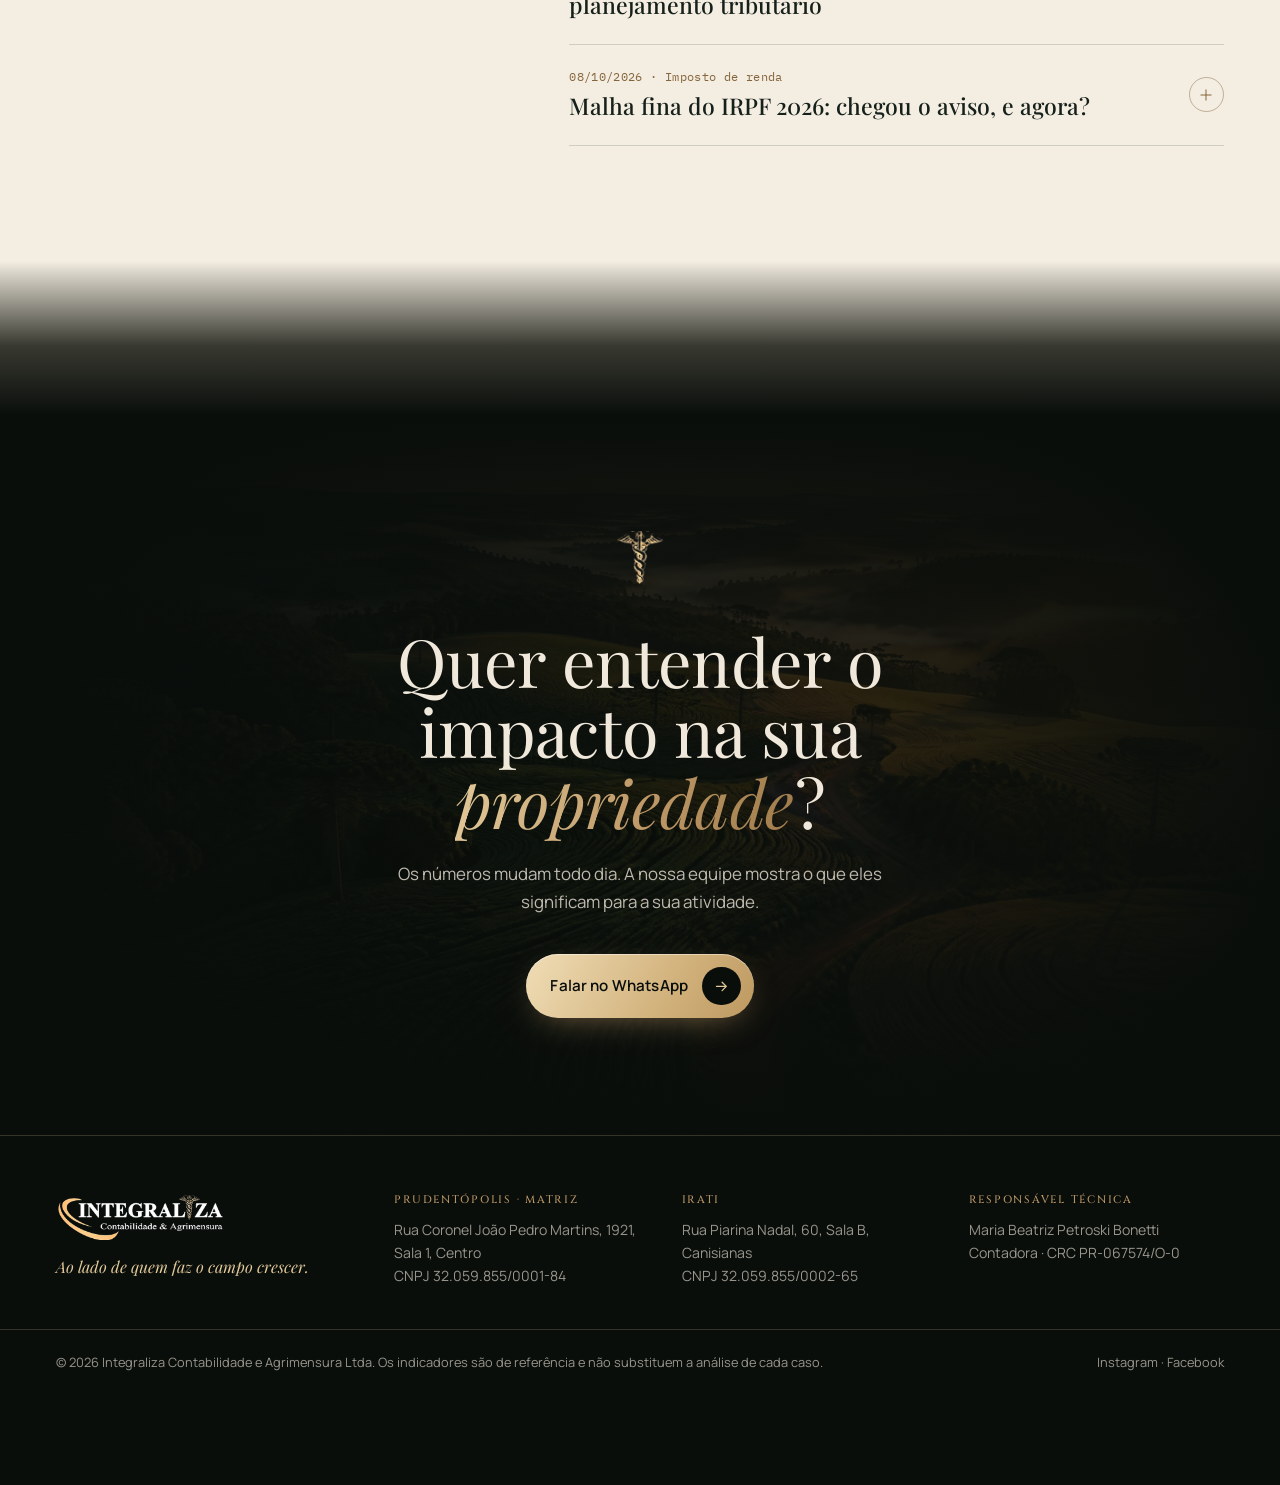
==== commit 3dc74c96: "Painel do agro: valor ao passar o mouse nos gráficos e escolha de cidade na previsão Co-Authored-By:" ====
--- a/portal/index.html
+++ b/portal/index.html
@@ -72,21 +72,21 @@
         <p class="indic-rot">Selic</p>
         <p class="indic-valor"><b data-campo="valor">13,75</b><span>% ao ano</span></p>
         <p class="indic-sub" data-campo="sub">meta definida pelo Copom</p>
-        <svg class="spark" viewBox="0 0 240 64" preserveAspectRatio="none" aria-hidden="true"></svg>
+        <div class="spark-box"><svg class="spark" viewBox="0 0 240 64" preserveAspectRatio="none" aria-hidden="true"></svg><i class="spark-guia" aria-hidden="true"></i><i class="spark-ponto" aria-hidden="true"></i><span class="spark-tip" role="status"></span></div>
         <p class="indic-pe" data-campo="pe">últimos 24 meses</p>
       </article>
       <article class="indic reveal d1" id="i-dolar">
         <p class="indic-rot">Dólar</p>
         <p class="indic-valor"><span class="pre">R$</span><b data-campo="valor">5,34</b></p>
         <p class="indic-sub" data-campo="sub">PTAX de venda do Banco Central</p>
-        <svg class="spark" viewBox="0 0 240 64" preserveAspectRatio="none" aria-hidden="true"></svg>
+        <div class="spark-box"><svg class="spark" viewBox="0 0 240 64" preserveAspectRatio="none" aria-hidden="true"></svg><i class="spark-guia" aria-hidden="true"></i><i class="spark-ponto" aria-hidden="true"></i><span class="spark-tip" role="status"></span></div>
         <p class="indic-pe" data-campo="pe">últimos 90 dias</p>
       </article>
       <article class="indic reveal d2" id="i-ipca">
         <p class="indic-rot">IPCA</p>
         <p class="indic-valor"><b data-campo="valor">4,58</b><span>% em 12 meses</span></p>
         <p class="indic-sub" data-campo="sub">inflação oficial acumulada</p>
-        <svg class="spark" viewBox="0 0 240 64" preserveAspectRatio="none" aria-hidden="true"></svg>
+        <div class="spark-box"><svg class="spark" viewBox="0 0 240 64" preserveAspectRatio="none" aria-hidden="true"></svg><i class="spark-guia" aria-hidden="true"></i><i class="spark-ponto" aria-hidden="true"></i><span class="spark-tip" role="status"></span></div>
         <p class="indic-pe" data-campo="pe">últimos 24 meses</p>
       </article>
     </div>
@@ -120,15 +120,15 @@
     <div class="titulo-secao reveal">
       <p class="rotulo">Previsão do tempo</p>
       <h2>Os próximos dias na <em>lavoura</em>.</h2>
-      <p class="texto">Temperatura e chuva prevista para os próximos cinco dias nas duas cidades, para planejar plantio, colheita e aplicação.</p>
+      <p class="texto">Temperatura e chuva prevista para os próximos cinco dias, para planejar plantio, colheita e aplicação. Toque no nome da cidade para trocar por outra da região.</p>
     </div>
     <div class="tempo-grade">
       <article class="cidade reveal" data-lat="-25.2128" data-lon="-50.9778">
-        <div class="cidade-topo"><h3>Prudentópolis</h3><p class="chuva-total"></p></div>
+        <div class="cidade-topo"><h3><select class="cidade-escolha" aria-label="Escolher a cidade da primeira previsão"><option>Prudentópolis</option></select></h3><p class="chuva-total"></p></div>
         <ol class="dias"></ol>
       </article>
       <article class="cidade reveal d1" data-lat="-25.4672" data-lon="-50.6511">
-        <div class="cidade-topo"><h3>Irati</h3><p class="chuva-total"></p></div>
+        <div class="cidade-topo"><h3><select class="cidade-escolha" aria-label="Escolher a cidade da segunda previsão"><option>Irati</option></select></h3><p class="chuva-total"></p></div>
         <ol class="dias"></ol>
       </article>
     </div>
--- a/assets/site.css
+++ b/assets/site.css
@@ -157,6 +157,21 @@
 .letreiro-faixa { display: flex; width: max-content; will-change: transform; }
 .letreiro span { font: italic 400 clamp(1.6rem, 3vw, 2.6rem)/1.2 var(--display); color: rgba(243, 237, 226, .9); white-space: nowrap; margin-right: 2.6rem; display: inline-flex; align-items: center; gap: 2.6rem; }
 .letreiro span::after { content: ''; width: 7px; height: 7px; background: var(--ouro); transform: rotate(45deg); flex: none; }
+
+/* chamada do Painel do agro na página principal */
+.painel-chamada { background: var(--noite); padding: clamp(3rem, 6vw, 5rem) 0 clamp(2.5rem, 5vw, 4rem); border-top: 1px solid var(--fio-escuro); }
+.painel-chamada-grade { display: grid; grid-template-columns: minmax(0, 1fr) minmax(0, 1.1fr); gap: 1.5rem clamp(2rem, 6vw, 6rem); align-items: end; }
+.painel-chamada h2 { font-size: clamp(2rem, 4vw, 3.2rem); margin: .9rem 0 1rem; }
+.painel-chamada .texto { margin-bottom: 1.8rem; }
+.painel-mini { display: grid; grid-template-columns: repeat(3, minmax(0, 1fr)); margin: 0; border-top: 1px solid rgba(226, 201, 154, .45); }
+.painel-mini > div { padding: 1.3rem 1rem 0 0; }
+.painel-mini > div + div { padding-left: 1.3rem; border-left: 1px solid var(--fio-escuro); }
+.painel-mini dt { font: 500 .66rem/1.4 var(--rotulo); letter-spacing: .18em; text-transform: uppercase; color: var(--ouro); }
+.painel-mini dd { margin: .6rem 0 0; display: flex; align-items: baseline; gap: .35rem; color: var(--palha); }
+.painel-mini b { font: 400 clamp(2rem, 3.4vw, 2.9rem)/1 var(--display); letter-spacing: -.01em; }
+.painel-mini span { font-size: .82rem; color: rgba(239, 232, 219, .62); }
+.painel-mini .pre { font: 400 1.05rem var(--display); color: rgba(239, 232, 219, .8); }
+.painel-mini-pe { grid-column: 2; font: 400 .7rem var(--mono); letter-spacing: .03em; color: rgba(226, 201, 154, .6); }
 
 /* faixas de transição: a seção seguinte começa na cor exata em que a faixa termina */
 .faixa { height: clamp(90px, 12vw, 160px); }
@@ -383,6 +398,13 @@
   .selo { width: 88px; height: 88px; }
   .selo img { width: 26px; }
 
+  .painel-chamada-grade { grid-template-columns: minmax(0, 1fr); }
+  .painel-mini > div { padding-right: .6rem; }
+  .painel-mini > div + div { padding-left: .8rem; }
+  .painel-mini b { font-size: clamp(1.5rem, 7vw, 2rem); }
+  .painel-mini span { font-size: .72rem; }
+  .painel-mini dt { letter-spacing: .12em; min-height: 2.8em; }
+  .painel-mini-pe { grid-column: 1; }
   .prova .wrap { grid-template-columns: repeat(2, minmax(0, 1fr)); }
   .prova div { padding: 1.3rem 1rem 1.3rem 0; }
   .prova div + div { padding-left: 1rem; }
@@ -416,6 +438,10 @@
   .barra-cel .btn { width: 100%; justify-content: space-between; }
 }
 
+@media (max-width: 430px) {
+  .painel-mini dd span:not(.pre) { display: none; }
+}
+
 @media (prefers-reduced-motion: reduce) {
   .hero-foto img { animation: none; }
   .grao { animation: none; }
--- a/assets/portal.css
+++ b/assets/portal.css
@@ -29,7 +29,14 @@
 .indic-valor span { font-size: .95rem; color: rgba(239, 232, 219, .66); }
 .indic-valor .pre { font: 400 1.4rem var(--display); color: rgba(239, 232, 219, .8); }
 .indic-sub { font-size: .9rem; color: rgba(239, 232, 219, .62); }
-.spark { display: block; width: 100%; height: 64px; margin: 1.4rem 0 .5rem; overflow: visible; }
+.spark-box { position: relative; margin: 2.6rem 0 .5rem; cursor: crosshair; touch-action: pan-y; }
+.spark { display: block; width: 100%; height: 64px; overflow: visible; }
+.spark-guia, .spark-ponto, .spark-tip { position: absolute; pointer-events: none; opacity: 0; transition: opacity .2s; }
+.spark-guia { top: -6px; bottom: -4px; width: 1px; background: rgba(226, 201, 154, .45); transform: translateX(-.5px); }
+.spark-ponto { width: 9px; height: 9px; margin: -4.5px 0 0 -4.5px; border-radius: 50%; background: var(--noite); border: 2px solid var(--ouro-claro); }
+.spark-tip { bottom: calc(100% + 6px); transform: translateX(-50%); white-space: nowrap; padding: .4rem .65rem; border-radius: 6px; background: var(--palha); color: var(--tinta); font: 500 .74rem var(--mono); box-shadow: 0 10px 24px -10px rgba(0, 0, 0, .6); }
+.spark-box.ativo .spark-guia, .spark-box.ativo .spark-ponto, .spark-box.ativo .spark-tip { opacity: 1; }
+.spark-box.ativo .spark .ponto { opacity: 0; }
 .spark .linha { fill: none; stroke: var(--ouro-claro); stroke-width: 1.6; vector-effect: non-scaling-stroke; }
 .spark .area { fill: url(#grad-spark); opacity: .9; }
 .spark .ponto { fill: var(--ouro-claro); }
@@ -56,6 +63,14 @@
 .cidade-topo { display: flex; justify-content: space-between; align-items: baseline; gap: 1rem; flex-wrap: wrap; padding-bottom: 1rem; border-bottom: 1px solid rgba(226, 201, 154, .45); }
 .cidade-topo h3 { font: italic 400 clamp(2rem, 3.4vw, 2.8rem)/1.05 var(--display); color: var(--palha); }
 .chuva-total { font: 400 .76rem var(--mono); color: rgba(226, 201, 154, .75); }
+.cidade-escolha {
+  appearance: none; -webkit-appearance: none; max-width: 100%; margin: 0; padding: 0 1.6em 0 0; border: 0; border-radius: 0; cursor: pointer;
+  font: inherit; color: inherit; background: transparent url("data:image/svg+xml,%3Csvg xmlns='http://www.w3.org/2000/svg' viewBox='0 0 24 24' fill='none' stroke='%23BF9967' stroke-width='1.6' stroke-linecap='round' stroke-linejoin='round'%3E%3Cpath d='M6 9l6 6 6-6'/%3E%3C/svg%3E") no-repeat right center / .7em;
+  border-bottom: 1px dashed rgba(226, 201, 154, .35);
+}
+.cidade-escolha:hover { border-bottom-color: var(--ouro); }
+.cidade-escolha option { font: 400 1rem var(--texto); font-style: normal; color: var(--tinta); background: var(--palha); }
+.cidade.carregando .dias { opacity: .4; transition: opacity .2s; }
 .dias li { display: grid; grid-template-columns: 4.4rem 2.4rem minmax(0, 1fr) auto; gap: 1rem; align-items: center; padding: .95rem 0; border-bottom: 1px solid var(--fio-escuro); }
 .dia-nome { font: 500 .7rem/1.3 var(--rotulo); letter-spacing: .14em; text-transform: uppercase; color: var(--ouro); }
 .dia-nome small { display: block; font: 400 .7rem var(--mono); letter-spacing: 0; text-transform: none; color: rgba(239, 232, 219, .5); }
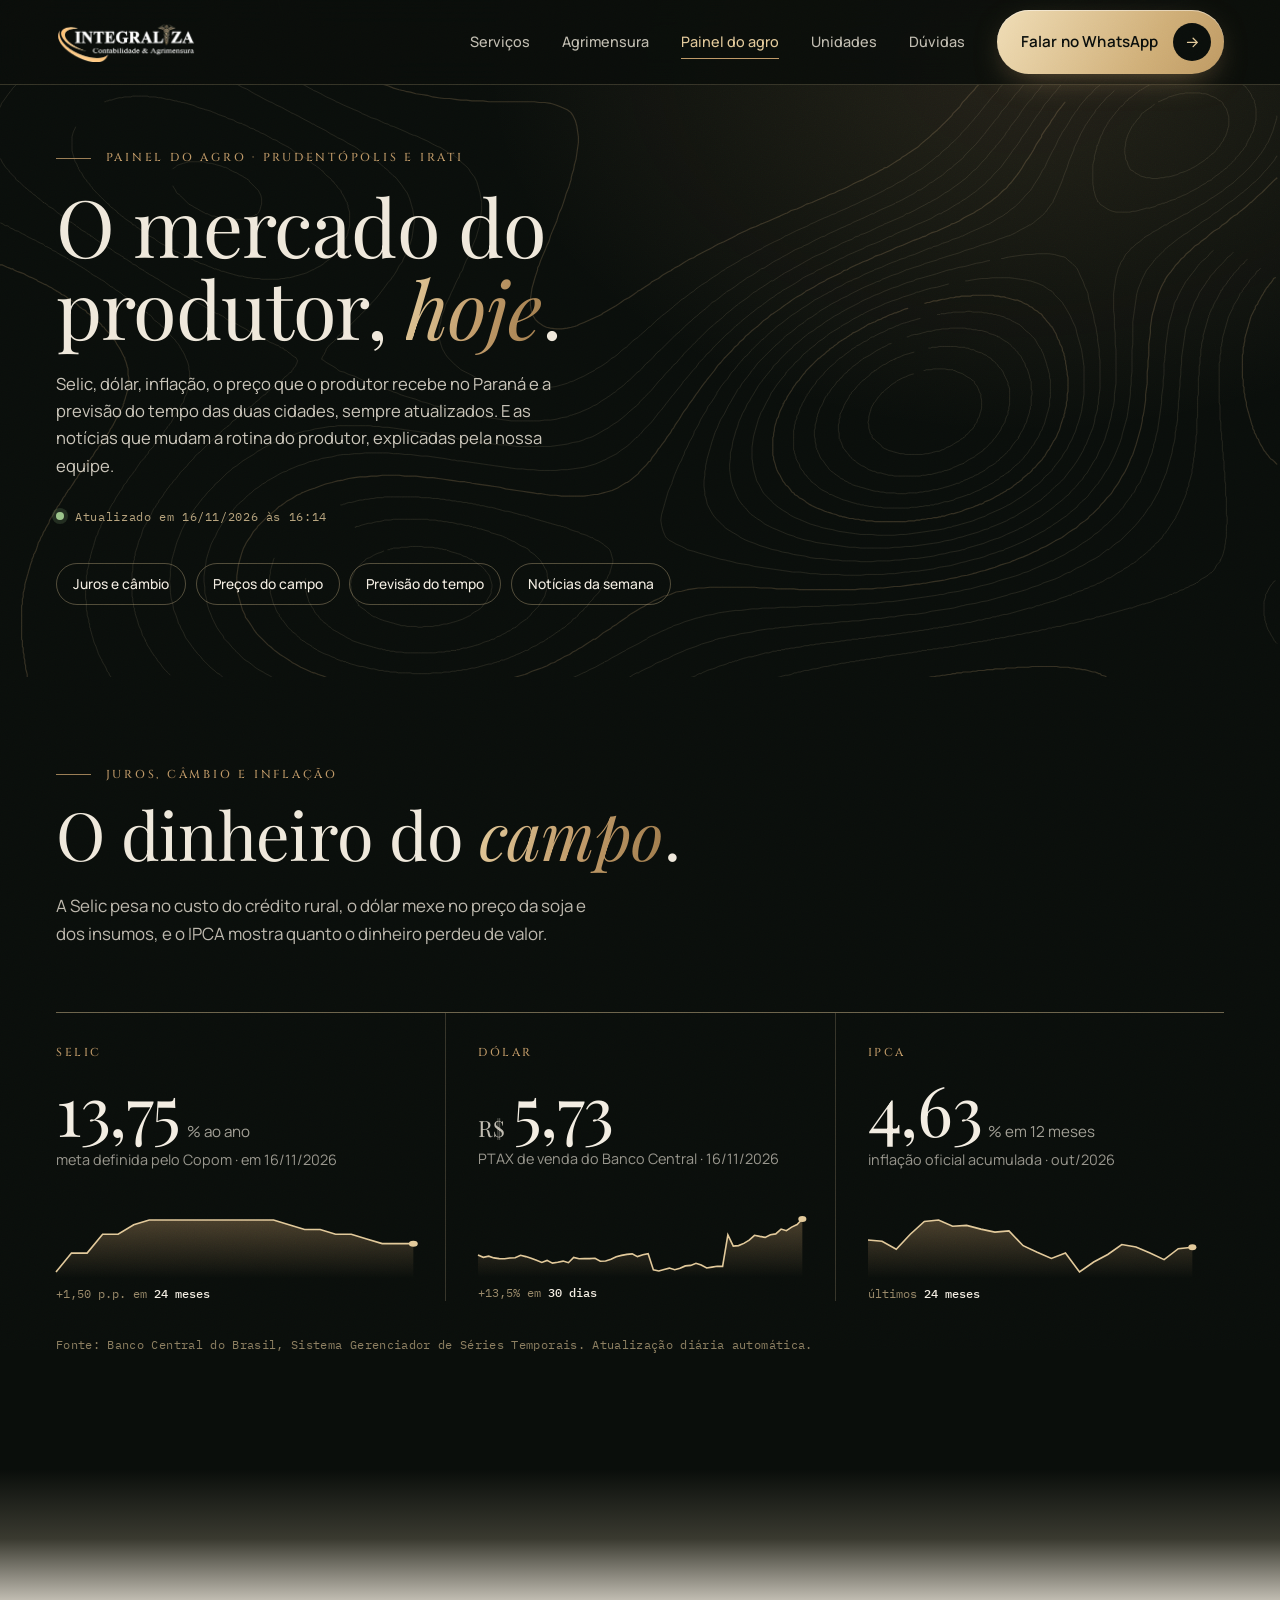
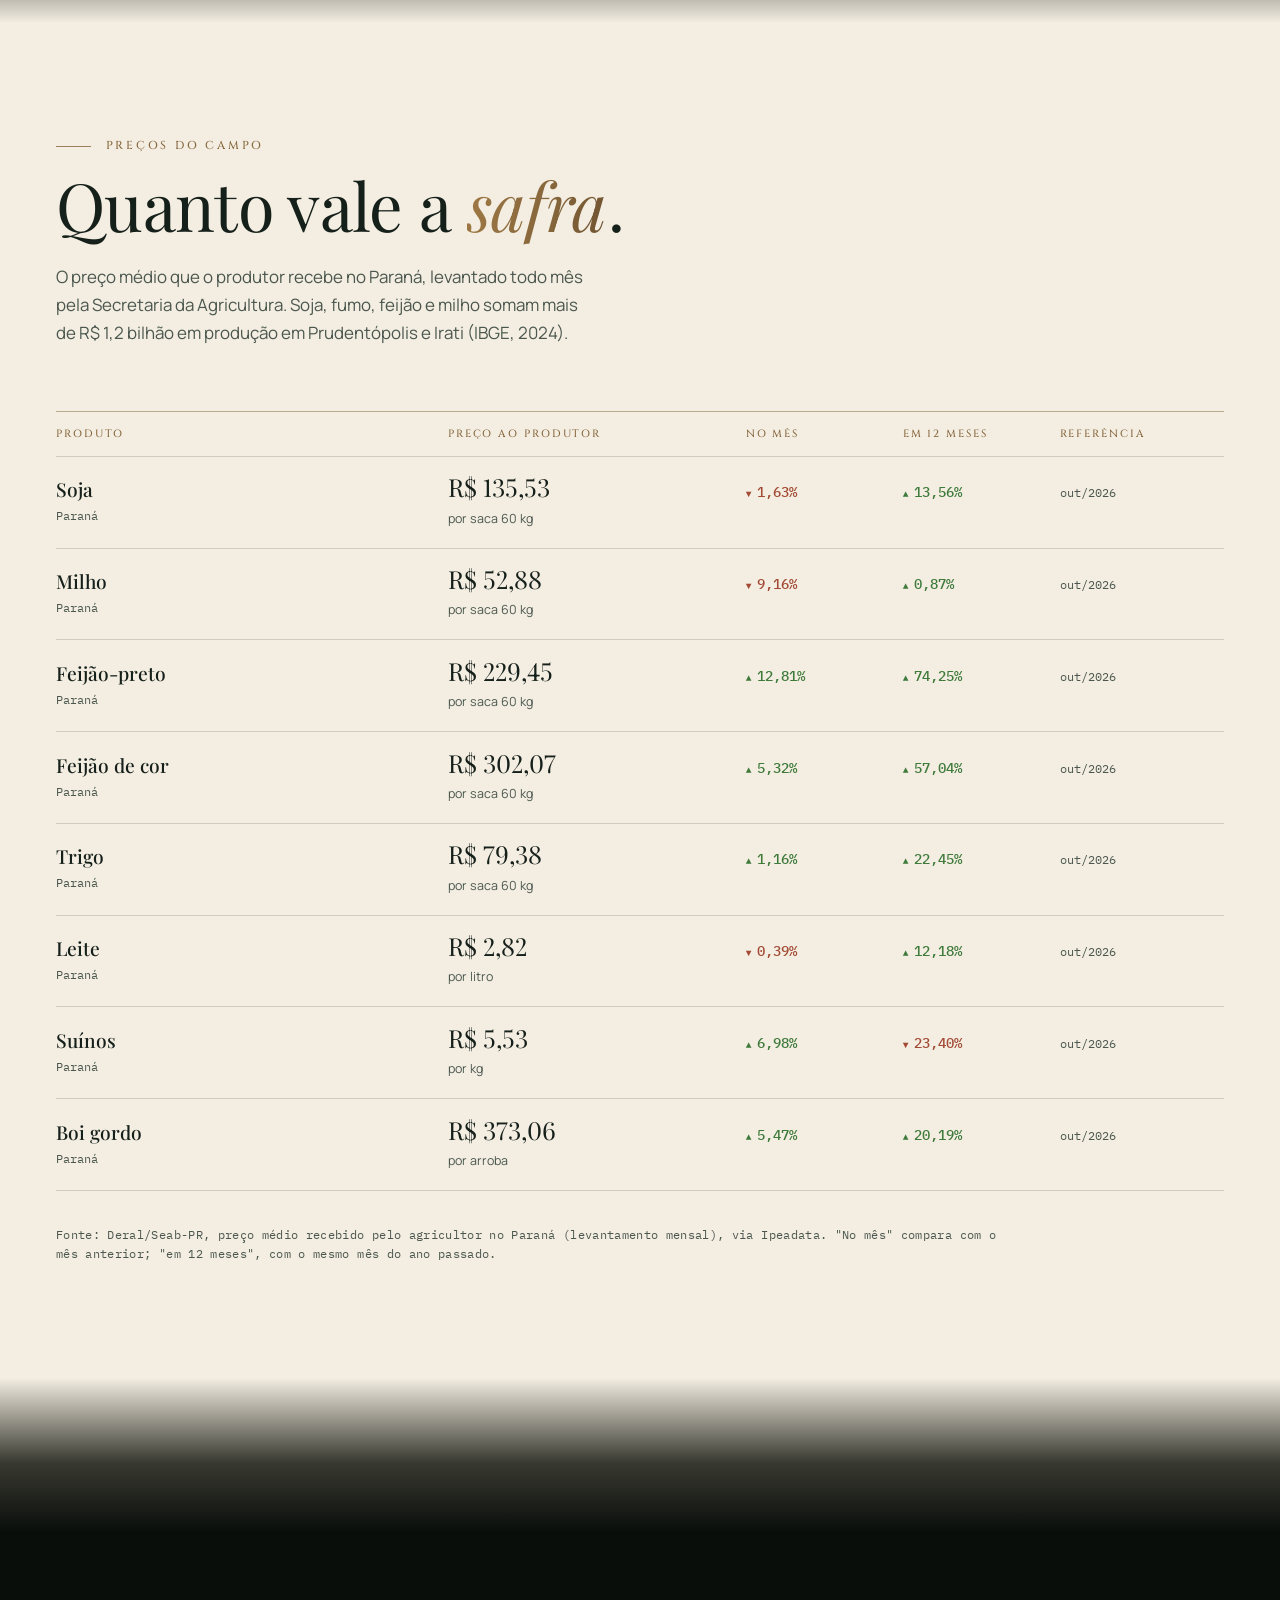
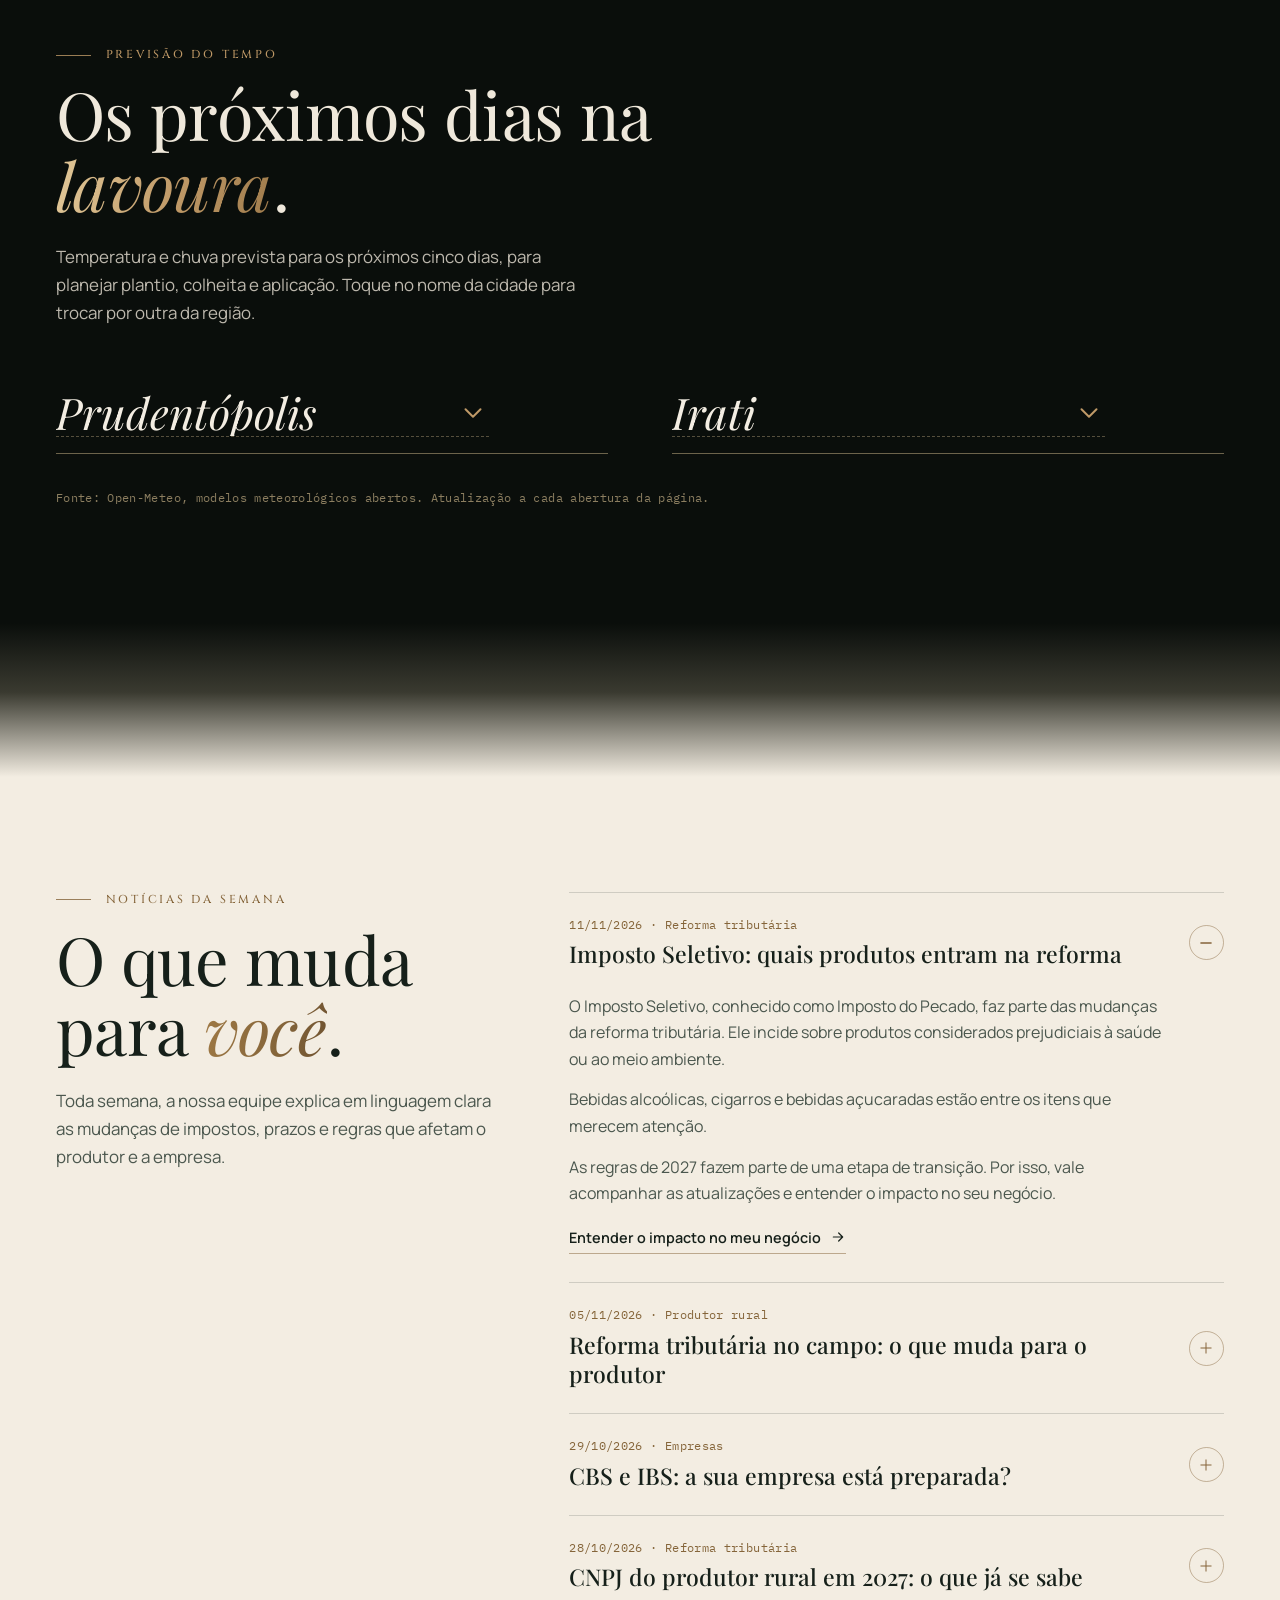
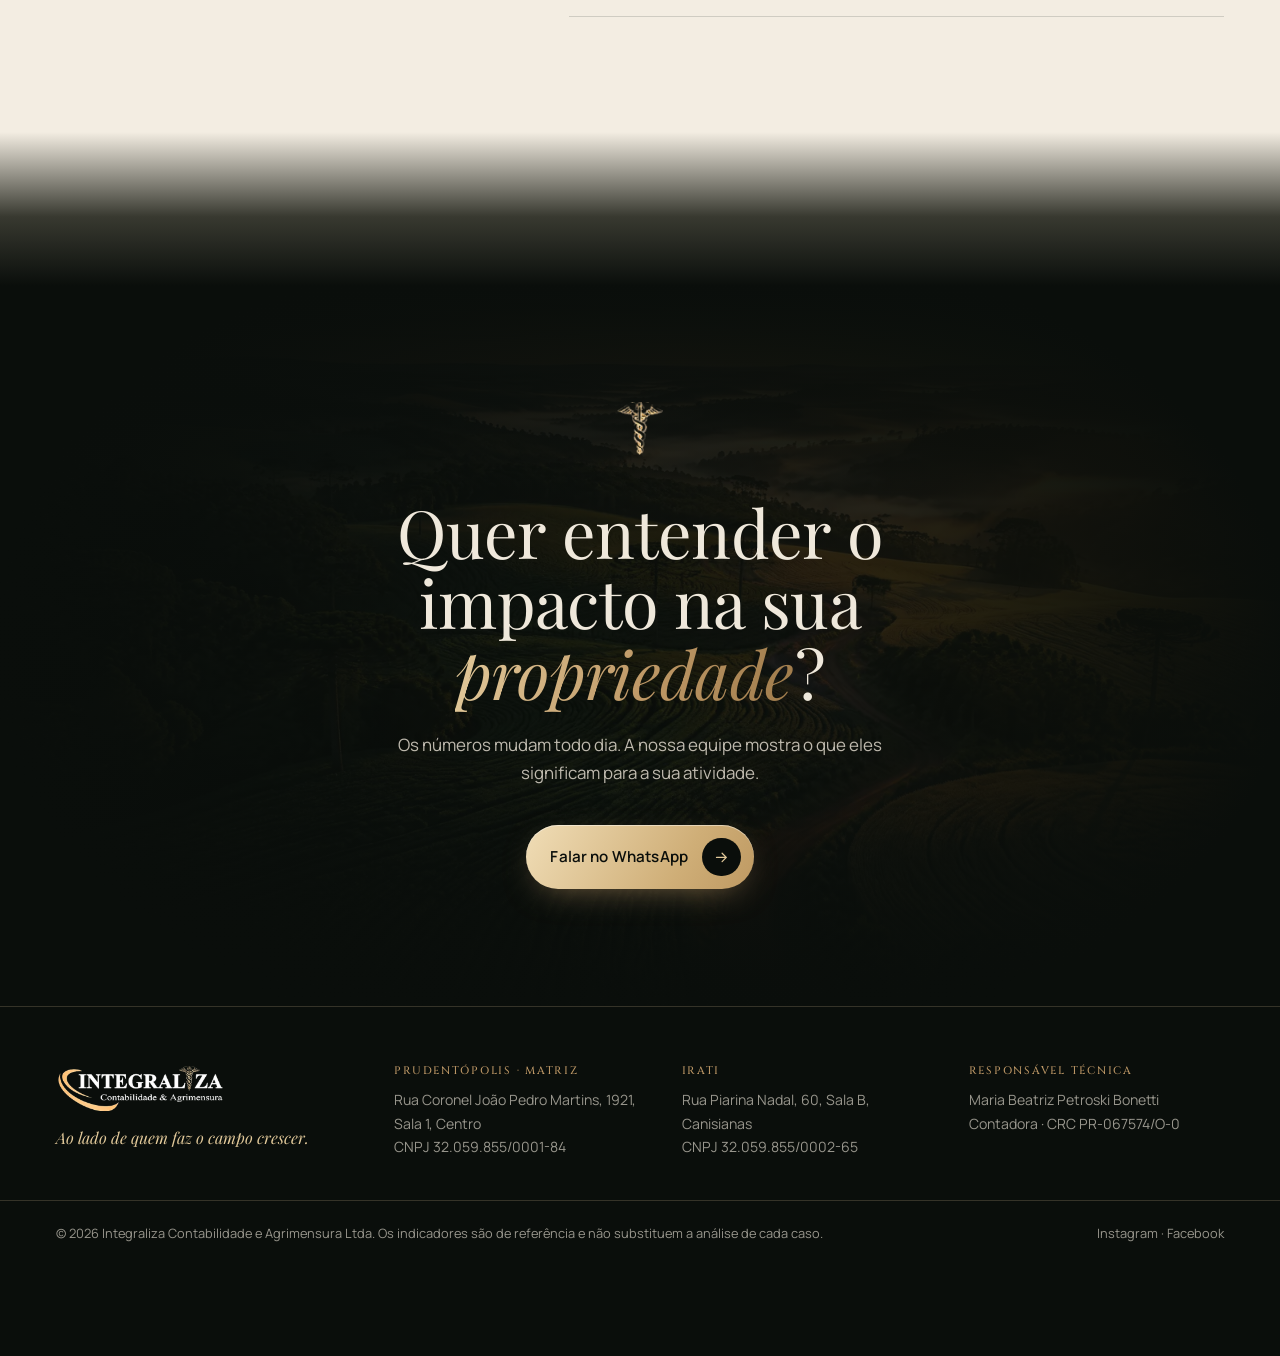
==== commit 790c74fd: "Painel do agro: noticias de novembro de 2026 Entram o Imposto Seletivo (11/11), a reforma tributaria" ====
--- a/portal/index.html
+++ b/portal/index.html
@@ -147,6 +147,38 @@
     </div>
     <div class="artigos reveal d1">
       <details class="artigo" open>
+        <summary><span class="art-meta"><time datetime="2026-11-11">11/11/2026</time> · Reforma tributária</span><span class="art-titulo">Imposto Seletivo: quais produtos entram na reforma</span><i></i></summary>
+        <div class="art-corpo">
+          <p>O Imposto Seletivo, conhecido como Imposto do Pecado, faz parte das mudanças da reforma tributária. Ele incide sobre produtos considerados prejudiciais à saúde ou ao meio ambiente.</p>
+          <p>Bebidas alcoólicas, cigarros e bebidas açucaradas estão entre os itens que merecem atenção.</p>
+          <p>As regras de 2027 fazem parte de uma etapa de transição. Por isso, vale acompanhar as atualizações e entender o impacto no seu negócio.</p>
+          <a class="art-link" href="https://wa.me/5542998128870" data-msg="Olá! Li no Painel do agro sobre o Imposto Seletivo e gostaria de entender o impacto no meu negócio." target="_blank" rel="noopener">Entender o impacto no meu negócio<svg viewBox="0 0 24 24"><path d="M5 12h14M13 6l6 6-6 6"/></svg></a>
+        </div>
+      </details>
+      <details class="artigo">
+        <summary><span class="art-meta"><time datetime="2026-11-05">05/11/2026</time> · Produtor rural</span><span class="art-titulo">Reforma tributária no campo: o que muda para o produtor</span><i></i></summary>
+        <div class="art-corpo">
+          <p>A chegada do IBS e da CBS traz novas regras para o agronegócio, e nem todo produtor rural terá o mesmo tratamento tributário.</p>
+          <ul>
+            <li><b>Receita anual inferior a R$ 3,6 milhões:</b> o produtor poderá permanecer como não contribuinte do IBS e da CBS, conforme os critérios previstos na legislação.</li>
+            <li><b>Acima desse limite:</b> o produtor poderá ficar sujeito ao regime regular dos novos tributos.</li>
+            <li><b>Créditos presumidos:</b> há regras específicas para as operações com produtores rurais não contribuintes.</li>
+            <li><b>Cada caso é um caso:</b> o impacto depende do faturamento, das compras, das vendas e do enquadramento de cada produtor.</li>
+          </ul>
+          <p>Organizar os documentos, acompanhar as mudanças e fazer um bom planejamento tributário será essencial nessa transição.</p>
+          <a class="art-link" href="https://wa.me/5542998128870" data-msg="Olá! Li no Painel do agro sobre a reforma tributária para o produtor rural e gostaria de entender o meu caso." target="_blank" rel="noopener">Conversar sobre o meu caso<svg viewBox="0 0 24 24"><path d="M5 12h14M13 6l6 6-6 6"/></svg></a>
+        </div>
+      </details>
+      <details class="artigo">
+        <summary><span class="art-meta"><time datetime="2026-10-29">29/10/2026</time> · Empresas</span><span class="art-titulo">CBS e IBS: a sua empresa está preparada?</span><i></i></summary>
+        <div class="art-corpo">
+          <p>A transição para a CBS e o IBS pede atenção das empresas, principalmente na análise dos custos, dos créditos tributários e da formação de preços.</p>
+          <p>Para as empresas do Lucro Presumido e do Lucro Real, entender as novas regras é essencial para avaliar os possíveis impactos na carga tributária, no fluxo de caixa e na rentabilidade.</p>
+          <p>As alíquotas de referência e as regras de aplicação precisam ser analisadas com cautela: a transição será gradual, e o impacto depende das características de cada operação.</p>
+          <a class="art-link" href="https://wa.me/5542998128870" data-msg="Olá! Li no Painel do agro sobre a CBS e o IBS e gostaria de uma análise da minha empresa." target="_blank" rel="noopener">Pedir uma análise<svg viewBox="0 0 24 24"><path d="M5 12h14M13 6l6 6-6 6"/></svg></a>
+        </div>
+      </details>
+      <details class="artigo">
         <summary><span class="art-meta"><time datetime="2026-10-28">28/10/2026</time> · Reforma tributária</span><span class="art-titulo">CNPJ do produtor rural em 2027: o que já se sabe</span><i></i></summary>
         <div class="art-corpo">
           <p>A partir de 1º de janeiro de 2027, a inscrição no CNPJ passa a ser exigida dos produtores rurais pessoas físicas abrangidos pelas novas regras tributárias. É mais uma etapa da reforma, que traz a CBS e o IBS no lugar de tributos atuais.</p>
@@ -161,29 +193,6 @@
           <a class="art-link" href="https://wa.me/5542998128870" data-msg="Olá! Li no Painel do agro sobre o CNPJ do produtor rural em 2027 e gostaria de entender o meu caso." target="_blank" rel="noopener">Conversar sobre o meu caso<svg viewBox="0 0 24 24"><path d="M5 12h14M13 6l6 6-6 6"/></svg></a>
         </div>
       </details>
-      <details class="artigo">
-        <summary><span class="art-meta"><time datetime="2026-10-21">21/10/2026</time> · Empresas</span><span class="art-titulo">Cinco sinais de que a sua empresa precisa de planejamento tributário</span><i></i></summary>
-        <div class="art-corpo">
-          <p>Muitas empresas pagam mais impostos do que deveriam por falta de planejamento. Estes cinco sinais indicam que é hora de revisar:</p>
-          <ul>
-            <li>Falta de controle financeiro.</li>
-            <li>Regime tributário desatualizado.</li>
-            <li>Despesas sem planejamento.</li>
-            <li>Ausência de análise de resultados.</li>
-            <li>Dificuldade para investir e crescer.</li>
-          </ul>
-          <p>Com as mudanças da reforma tributária chegando em 2027, também é o momento de revisar os sistemas de emissão de notas, o cadastro de produtos e os processos fiscais.</p>
-          <a class="art-link" href="https://wa.me/5542998128870" data-msg="Olá! Li no Painel do agro sobre planejamento tributário e gostaria de uma análise da minha empresa." target="_blank" rel="noopener">Pedir uma análise<svg viewBox="0 0 24 24"><path d="M5 12h14M13 6l6 6-6 6"/></svg></a>
-        </div>
-      </details>
-      <details class="artigo">
-        <summary><span class="art-meta"><time datetime="2026-10-08">08/10/2026</time> · Imposto de renda</span><span class="art-titulo">Malha fina do IRPF 2026: chegou o aviso, e agora?</span><i></i></summary>
-        <div class="art-corpo">
-          <p>A Receita Federal começou a enviar avisos aos 498.487 contribuintes que tiveram a declaração do imposto de renda de 2026 retida na malha fiscal.</p>
-          <p>Cair na malha fina não significa necessariamente que houve fraude, mas as inconsistências precisam ser resolvidas para evitar complicações. O caminho é consultar a declaração, verificar as pendências apontadas e, se for o caso, fazer a retificação.</p>
-          <a class="art-link" href="https://wa.me/5542998128870" data-msg="Olá! Recebi um aviso de malha fina do IRPF 2026 e gostaria de orientação." target="_blank" rel="noopener">Recebi o aviso<svg viewBox="0 0 24 24"><path d="M5 12h14M13 6l6 6-6 6"/></svg></a>
-        </div>
-      </details>
     </div>
   </div>
 </section>
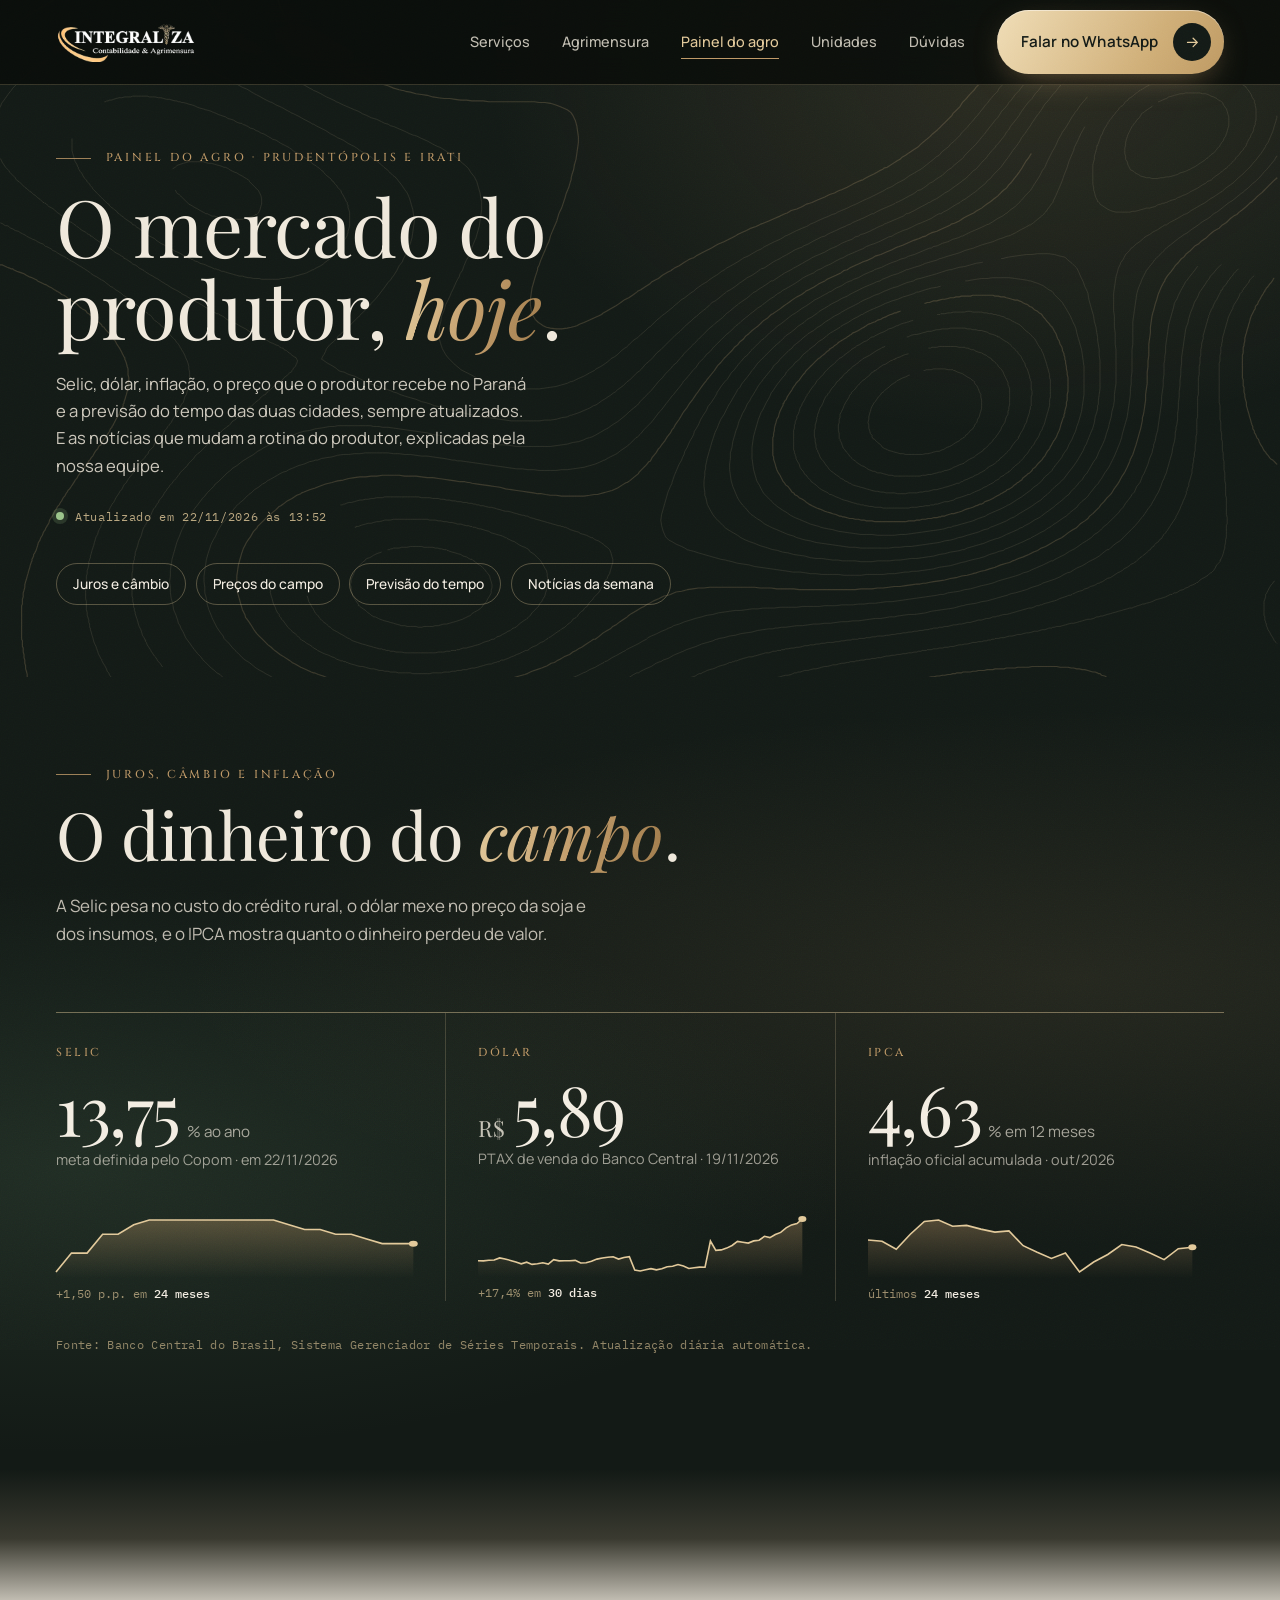
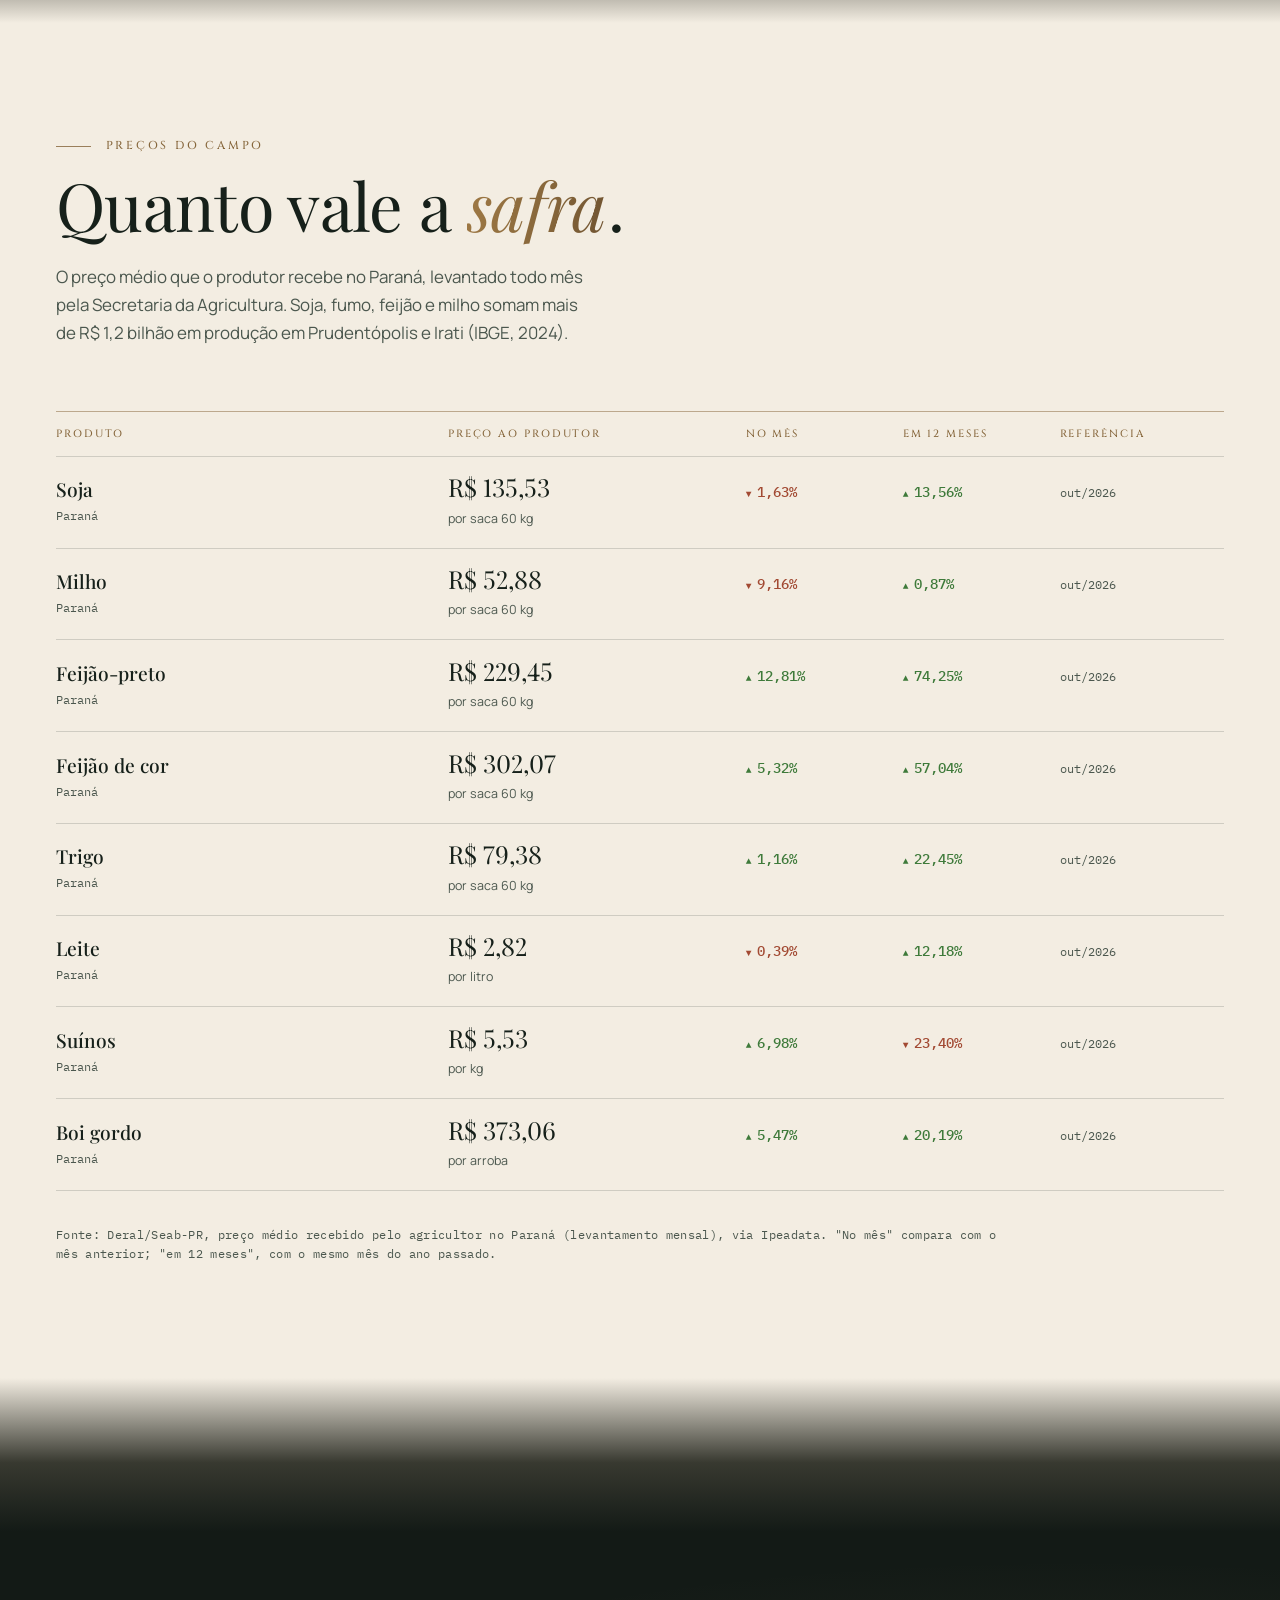
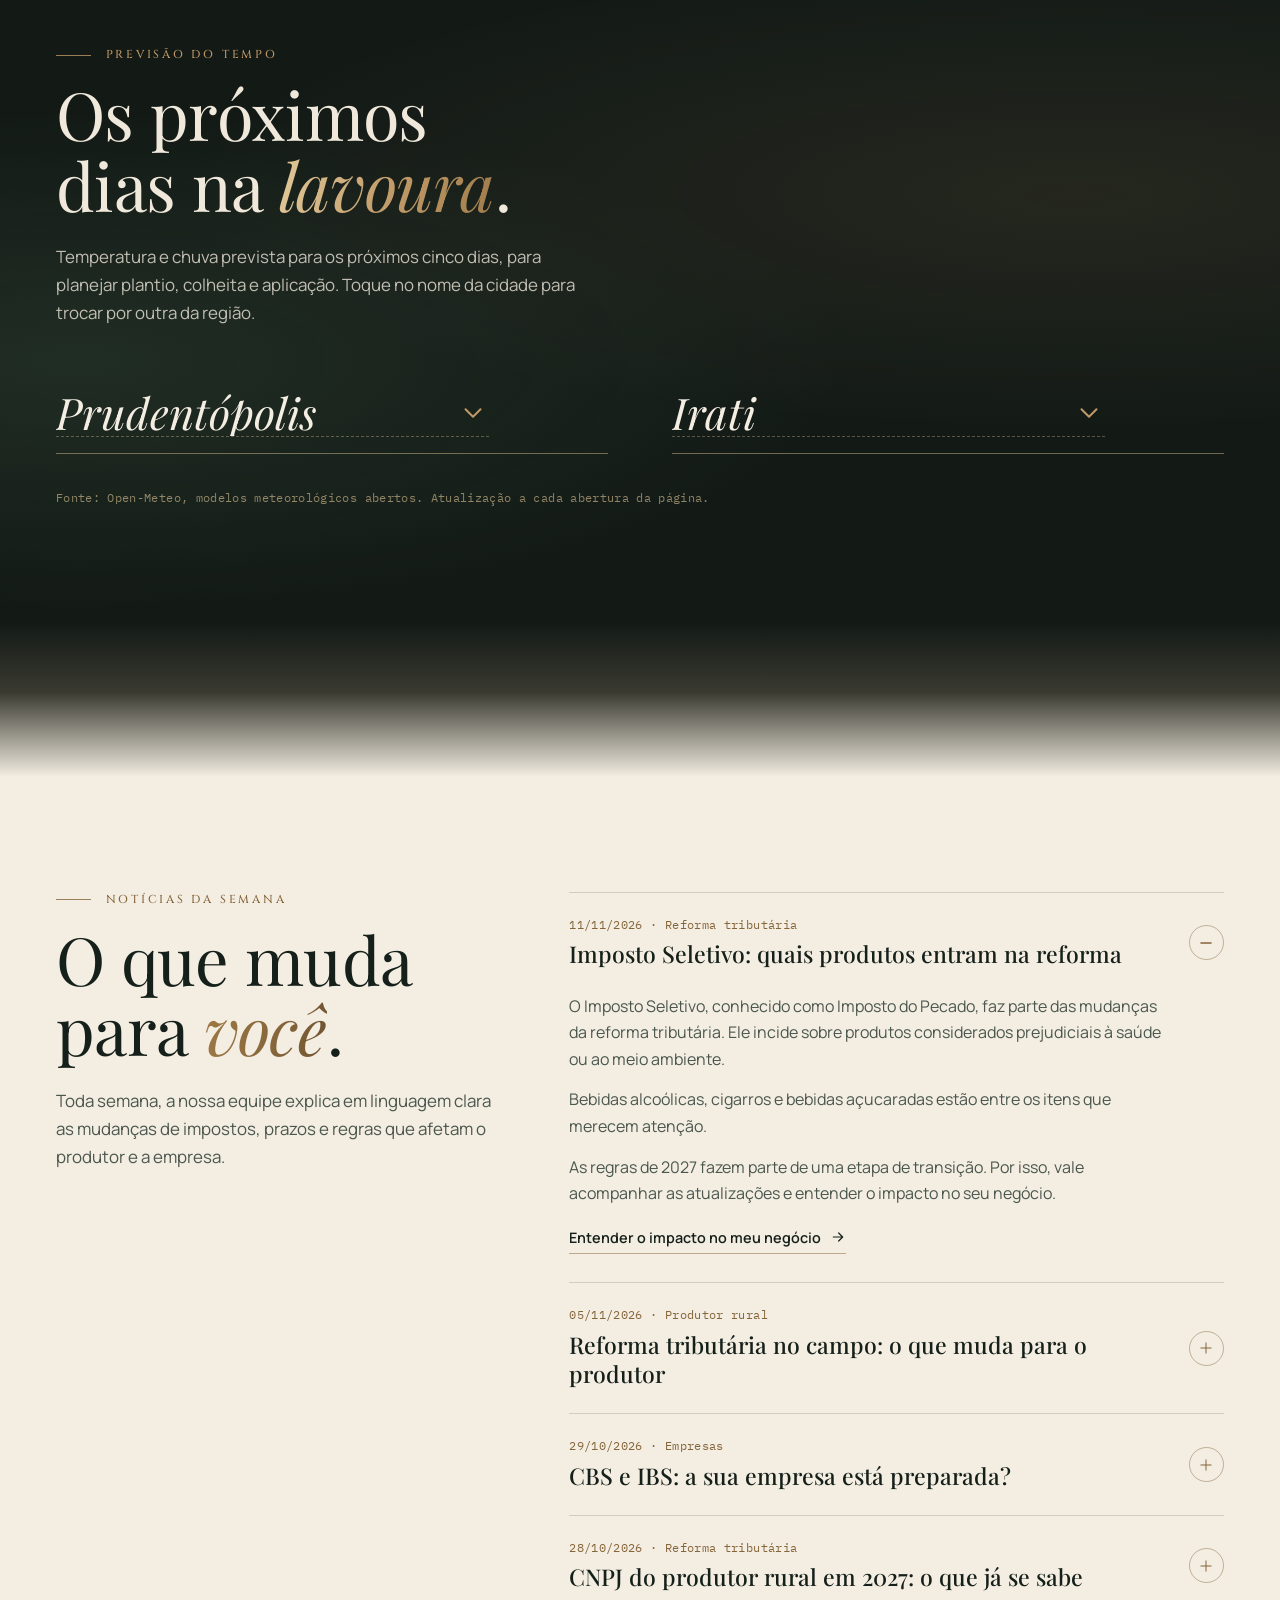
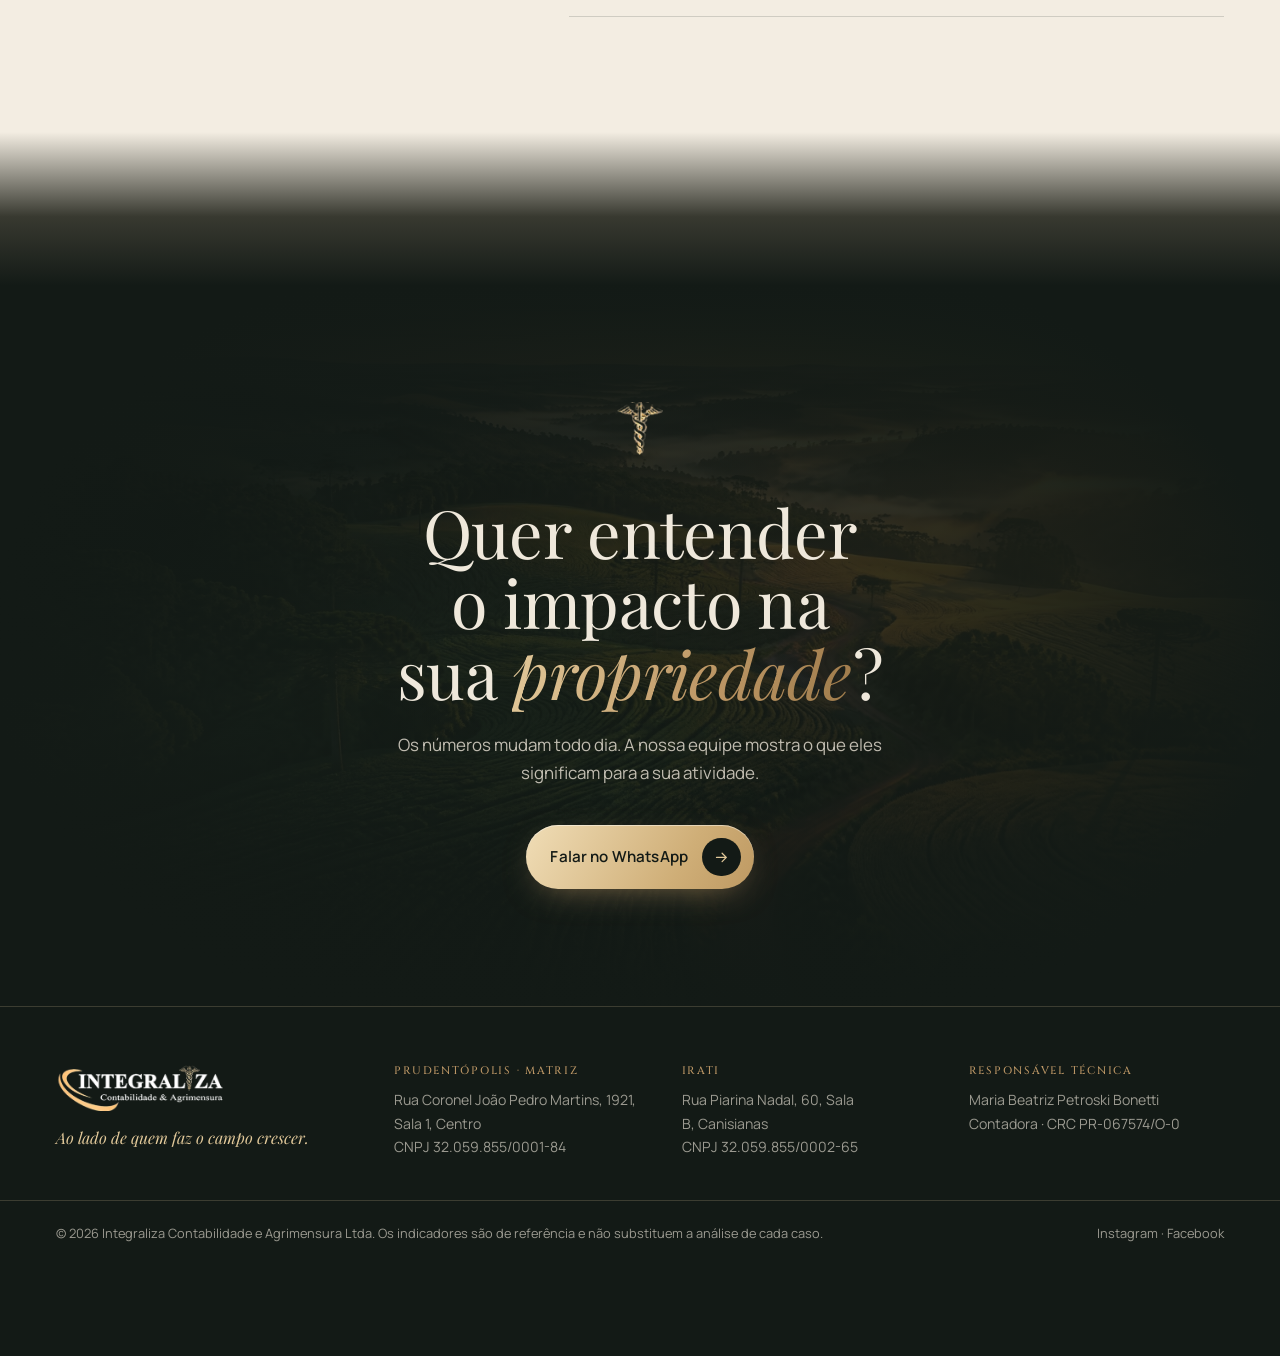
==== commit 0239c874: "Carregamento e acabamento: fontes locais, capa em AVIF, fotos de fundo sob demanda e detalhes Co-Aut" ====
--- a/portal/index.html
+++ b/portal/index.html
@@ -11,21 +11,22 @@
 <meta property="og:title" content="Painel do agro · Integraliza">
 <meta property="og:description" content="Selic, dólar, inflação, preços do campo e a previsão do tempo de Prudentópolis e Irati.">
 <meta property="og:image" content="https://integraliza.rkperformance.com.br/assets/img/og.jpg">
-<meta name="theme-color" content="#0A0E0B">
+<meta name="theme-color" content="#131A16">
 <link rel="icon" href="../assets/img/favicon.png" type="image/png">
-<link rel="preconnect" href="https://fonts.googleapis.com">
-<link rel="preconnect" href="https://fonts.gstatic.com" crossorigin>
-<link rel="stylesheet" href="https://fonts.googleapis.com/css2?family=Playfair+Display:ital,wght@0,400;0,500;1,400;1,500&family=Cinzel:wght@500;600&family=Manrope:wght@400;500;600&family=IBM+Plex+Mono:wght@400;500&display=swap">
-<link rel="stylesheet" href="../assets/site.css">
+<link rel="preload" href="../assets/fonts/playfair-display-400-500.woff2" as="font" type="font/woff2" crossorigin>
+<link rel="preload" href="../assets/fonts/playfair-display-400-500-italic.woff2" as="font" type="font/woff2" crossorigin>
+<link rel="preload" href="../assets/fonts/manrope-400-600.woff2" as="font" type="font/woff2" crossorigin>
+<link rel="stylesheet" href="../assets/site.css?v=2">
 <link rel="stylesheet" href="../assets/portal.css">
 <script>document.documentElement.classList.replace('no-js','js')</script>
 </head>
 <body class="pagina-portal">
+<a class="pular" href="#conteudo">Pular para o conteúdo</a>
 <div class="grao" aria-hidden="true"></div>
 
 <header class="topo fixo">
   <div class="wrap">
-    <a class="logo" href="../" aria-label="Integraliza Contabilidade e Agrimensura, início"><img src="../assets/img/logo.png" alt="Integraliza Contabilidade e Agrimensura" width="1144" height="324"></a>
+    <a class="logo" href="../" aria-label="Integraliza Contabilidade e Agrimensura, início"><img src="../assets/img/logo.webp" alt="Integraliza Contabilidade e Agrimensura" width="800" height="227"></a>
     <nav class="menu" aria-label="Seções">
       <a href="../#servicos">Serviços</a>
       <a href="../#agrimensura">Agrimensura</a>
@@ -46,7 +47,7 @@
   <a class="btn btn-ouro" href="https://wa.me/5542998128870" data-msg="Olá! Vi o Painel do agro no site e gostaria de falar com a Integraliza." target="_blank" rel="noopener">Falar no WhatsApp<i><svg viewBox="0 0 24 24"><path d="M5 12h14M13 6l6 6-6 6"/></svg></i></a>
 </nav>
 
-<main>
+<main id="conteudo">
 <section class="portal-topo">
   <img class="portal-curvas" src="../assets/img/curvas-hero.svg" alt="" aria-hidden="true">
   <div class="wrap">
@@ -200,9 +201,9 @@
 <div class="faixa palha-noite"></div>
 
 <section class="bloco noite contato" id="contato">
-  <div class="contato-foto" aria-hidden="true"><picture><source srcset="../assets/img/hero-1600.webp" type="image/webp"><img src="../assets/img/hero-1600.jpg" alt="" loading="lazy"></picture></div>
+  <div class="contato-foto" aria-hidden="true"><picture><source media="(max-width: 760px)" srcset="../assets/img/hero-celular.avif" type="image/avif"><source media="(max-width: 760px)" srcset="../assets/img/hero-celular.webp" type="image/webp"><source srcset="../assets/img/hero-1600.avif" type="image/avif"><source srcset="../assets/img/hero-1600.webp" type="image/webp"><img src="../assets/img/hero-1600.jpg" alt="" loading="lazy" decoding="async"></picture></div>
   <div class="wrap contato-conteudo reveal">
-    <img class="contato-cad" src="../assets/img/caduceu.png" alt="" aria-hidden="true">
+    <img class="contato-cad" src="../assets/img/caduceu.webp" alt="" aria-hidden="true" width="207" height="240" loading="lazy" decoding="async">
     <h2>Quer entender o impacto na sua <em>propriedade</em>?</h2>
     <p class="texto">Os números mudam todo dia. A nossa equipe mostra o que eles significam para a sua atividade.</p>
     <a class="btn btn-ouro" href="https://wa.me/5542998128870" data-msg="Olá! Vi o Painel do agro no site e gostaria de falar com a Integraliza." target="_blank" rel="noopener">Falar no WhatsApp<i><svg viewBox="0 0 24 24"><path d="M5 12h14M13 6l6 6-6 6"/></svg></i></a>
@@ -212,7 +213,7 @@
 
 <footer class="rodape">
   <div class="wrap rodape-grade">
-    <div class="rodape-marca"><img src="../assets/img/logo.png" alt="Integraliza Contabilidade e Agrimensura" width="1144" height="324" loading="lazy"><p>Ao lado de quem faz o campo crescer.</p></div>
+    <div class="rodape-marca"><img src="../assets/img/logo.webp" alt="Integraliza Contabilidade e Agrimensura" width="800" height="227" loading="lazy"><p>Ao lado de quem faz o campo crescer.</p></div>
     <div><h4>Prudentópolis · Matriz</h4><p>Rua Coronel João Pedro Martins, 1921, Sala 1, Centro<br>CNPJ 32.059.855/0001-84</p></div>
     <div><h4>Irati</h4><p>Rua Piarina Nadal, 60, Sala B, Canisianas<br>CNPJ 32.059.855/0002-65</p></div>
     <div><h4>Responsável técnica</h4><p>Maria Beatriz Petroski Bonetti<br>Contadora · CRC PR-067574/O-0</p></div>
@@ -220,7 +221,7 @@
   <div class="wrap rodape-fim"><p>© 2026 Integraliza Contabilidade e Agrimensura Ltda. Os indicadores são de referência e não substituem a análise de cada caso.</p><p><a href="https://www.instagram.com/integraliza.contabilidade/" target="_blank" rel="noopener">Instagram</a> · <a href="https://www.facebook.com/integraliza.assessoria/" target="_blank" rel="noopener">Facebook</a></p></div>
 </footer>
 
-<script src="../assets/site.js" defer></script>
+<script src="../assets/site.js?v=2" defer></script>
 <script src="../assets/portal.js" defer></script>
 </body>
 </html>
--- a/assets/site.css
+++ b/assets/site.css
@@ -1,8 +1,17 @@
 /* Integraliza Contabilidade e Agrimensura · prévia RK Performance */
+
+/* fontes servidas pelo próprio site (recorte latino do Google Fonts): sem pedido a outro servidor antes de pintar a página */
+@font-face { font-family: 'Playfair Display'; font-style: normal; font-weight: 400 500; font-display: swap; src: url(fonts/playfair-display-400-500.woff2) format('woff2'); }
+@font-face { font-family: 'Playfair Display'; font-style: italic; font-weight: 400 500; font-display: swap; src: url(fonts/playfair-display-400-500-italic.woff2) format('woff2'); }
+@font-face { font-family: 'Manrope'; font-style: normal; font-weight: 400 600; font-display: swap; src: url(fonts/manrope-400-600.woff2) format('woff2'); }
+@font-face { font-family: 'Cinzel'; font-style: normal; font-weight: 500 600; font-display: swap; src: url(fonts/cinzel-500-600.woff2) format('woff2'); }
+@font-face { font-family: 'IBM Plex Mono'; font-style: normal; font-weight: 400; font-display: swap; src: url(fonts/ibm-plex-mono-400.woff2) format('woff2'); }
+@font-face { font-family: 'IBM Plex Mono'; font-style: normal; font-weight: 500; font-display: swap; src: url(fonts/ibm-plex-mono-500.woff2) format('woff2'); }
+
 :root {
-  --noite: #0A0E0B;
-  --mata: #111A14;
-  --musgo: #1A2720;
+  --noite: #131A16;
+  --mata: #1A261F;
+  --musgo: #223128;
   --ouro: #BF9967;
   --ouro-claro: #E2C99A;
   --ouro-escuro: #85653A;
@@ -78,7 +87,7 @@
 /* cabeçalho */
 .topo { position: fixed; inset: 0 0 auto; z-index: 50; transition: background .4s, backdrop-filter .4s, border-color .4s; border-bottom: 1px solid transparent; }
 .topo .wrap { display: flex; align-items: center; gap: 2rem; height: 84px; transition: height .4s; }
-.topo.fixo { background: rgba(10, 14, 11, .88); -webkit-backdrop-filter: blur(14px); backdrop-filter: blur(14px); border-color: var(--fio-escuro); }
+.topo.fixo { background: rgba(19, 26, 22, .88); -webkit-backdrop-filter: blur(14px); backdrop-filter: blur(14px); border-color: var(--fio-escuro); }
 .topo.fixo .wrap { height: 68px; }
 .logo img { height: 40px; width: auto; }
 .menu { display: flex; gap: 2rem; margin-left: auto; }
@@ -119,8 +128,8 @@
 .hero-veu {
   position: absolute; inset: 0; z-index: -1;
   background:
-    linear-gradient(90deg, rgba(10, 14, 11, .9) 0%, rgba(10, 14, 11, .66) 34%, rgba(10, 14, 11, .18) 66%, rgba(10, 14, 11, .05) 100%),
-    linear-gradient(180deg, rgba(10, 14, 11, .55) 0%, rgba(10, 14, 11, 0) 22%, rgba(10, 14, 11, 0) 62%, var(--noite) 100%);
+    linear-gradient(90deg, rgba(19, 26, 22, .9) 0%, rgba(19, 26, 22, .66) 34%, rgba(19, 26, 22, .18) 66%, rgba(19, 26, 22, .05) 100%),
+    linear-gradient(180deg, rgba(19, 26, 22, .55) 0%, rgba(19, 26, 22, 0) 22%, rgba(19, 26, 22, 0) 62%, var(--noite) 100%);
 }
 .hero-conteudo { padding-top: 140px; padding-bottom: 2.5rem; }
 .hero h1 { font-size: clamp(2.9rem, 7vw, 6.6rem); line-height: 1.02; max-width: 12ch; margin: 1.4rem 0 1.6rem; }
@@ -147,19 +156,13 @@
 /* credenciais */
 .prova { background: var(--noite); border-top: 1px solid var(--fio-escuro); }
 .prova .wrap { display: grid; grid-template-columns: repeat(4, minmax(0, 1fr)); }
-.prova div { padding: 1.9rem 1.4rem 1.9rem 0; display: grid; gap: .35rem; }
-.prova div + div { border-left: 1px solid var(--fio-escuro); padding-left: 1.8rem; }
+.prova .wrap > div { padding: 1.9rem 1.4rem 1.9rem 0; display: grid; gap: .35rem; }
+.prova .wrap > div + div { border-left: 1px solid var(--fio-escuro); padding-left: 1.8rem; }
 .prova b { font: 400 clamp(1.5rem, 2.4vw, 2.1rem)/1.1 var(--display); color: var(--palha); }
 .prova span { font: 500 .66rem/1.5 var(--rotulo); letter-spacing: .18em; text-transform: uppercase; color: var(--ouro); }
 
-/* letreiro */
-.letreiro { background: var(--noite); overflow: hidden; padding: 1.6rem 0 2rem; border-top: 1px solid var(--fio-escuro); }
-.letreiro-faixa { display: flex; width: max-content; will-change: transform; }
-.letreiro span { font: italic 400 clamp(1.6rem, 3vw, 2.6rem)/1.2 var(--display); color: rgba(243, 237, 226, .9); white-space: nowrap; margin-right: 2.6rem; display: inline-flex; align-items: center; gap: 2.6rem; }
-.letreiro span::after { content: ''; width: 7px; height: 7px; background: var(--ouro); transform: rotate(45deg); flex: none; }
-
 /* chamada do Painel do agro na página principal */
-.painel-chamada { background: var(--noite); padding: clamp(3rem, 6vw, 5rem) 0 clamp(2.5rem, 5vw, 4rem); border-top: 1px solid var(--fio-escuro); }
+.painel-chamada { position: relative; overflow: hidden; background: var(--noite); padding: clamp(3rem, 6vw, 5rem) 0 clamp(2.5rem, 5vw, 4rem); border-top: 1px solid var(--fio-escuro); }
 .painel-chamada-grade { display: grid; grid-template-columns: minmax(0, 1fr) minmax(0, 1.1fr); gap: 1.5rem clamp(2rem, 6vw, 6rem); align-items: end; }
 .painel-chamada h2 { font-size: clamp(2rem, 4vw, 3.2rem); margin: .9rem 0 1rem; }
 .painel-chamada .texto { margin-bottom: 1.8rem; }
@@ -221,7 +224,7 @@
 .agrimensura { min-height: 92vh; display: flex; align-items: center; }
 .mapa { position: absolute; inset: 0 0 0 38%; pointer-events: none; }
 .curvas-mapa { position: absolute; inset: -6% -10% -6% 0; width: 110%; height: 112%; object-fit: cover; opacity: .55; }
-.mapa::after { content: ''; position: absolute; inset: 0; background: linear-gradient(90deg, var(--noite) 0%, rgba(10, 14, 11, .3) 40%, transparent 70%), radial-gradient(70% 60% at 60% 50%, transparent 40%, rgba(10, 14, 11, .75) 100%); }
+.mapa::after { content: ''; position: absolute; inset: 0; background: linear-gradient(90deg, var(--noite) 0%, rgba(19, 26, 22, .3) 40%, transparent 70%), radial-gradient(70% 60% at 60% 50%, transparent 40%, rgba(19, 26, 22, .75) 100%); }
 .marco { position: absolute; z-index: 1; display: flex; align-items: center; gap: .6rem; }
 .marco i { width: 18px; height: 18px; border: 1px solid var(--ouro-claro); border-radius: 50%; position: relative; }
 .marco i::before, .marco i::after { content: ''; position: absolute; background: var(--ouro-claro); }
@@ -237,7 +240,7 @@
 .lista-fio { margin-bottom: 2.4rem; max-width: 30rem; }
 .lista-fio li { padding: .85rem 0; border-bottom: 1px solid var(--fio-escuro); font-size: 1.02rem; color: rgba(239, 232, 219, .86); display: flex; gap: 1rem; align-items: center; }
 .lista-fio li::before { content: ''; width: 6px; height: 6px; border: 1px solid var(--ouro); transform: rotate(45deg); flex: none; }
-.leitura { background: rgba(10, 14, 11, .72); -webkit-backdrop-filter: blur(10px); backdrop-filter: blur(10px); border: 1px solid var(--fio-escuro); border-radius: 4px; padding: 1.4rem 1.5rem; font-family: var(--mono); }
+.leitura { background: rgba(19, 26, 22, .72); -webkit-backdrop-filter: blur(10px); backdrop-filter: blur(10px); border: 1px solid var(--fio-escuro); border-radius: 4px; padding: 1.4rem 1.5rem; font-family: var(--mono); }
 .leitura-topo { display: flex; justify-content: space-between; align-items: center; font-size: .68rem; letter-spacing: .16em; text-transform: uppercase; color: var(--ouro); padding-bottom: 1rem; border-bottom: 1px solid var(--fio-escuro); }
 .leitura-topo i { width: 8px; height: 8px; border-radius: 50%; background: #9BC48A; box-shadow: 0 0 0 4px rgba(155, 196, 138, .15); animation: pisca 1.6s ease-in-out infinite; }
 @keyframes pisca { 50% { opacity: .35; } }
@@ -319,7 +322,7 @@
 .contato { min-height: 80vh; display: flex; align-items: center; text-align: center; }
 .contato-foto { position: absolute; inset: 0; }
 .contato-foto img { width: 100%; height: 100%; object-fit: cover; object-position: 50% 60%; opacity: .34; filter: saturate(.9); }
-.contato-foto::after { content: ''; position: absolute; inset: 0; background: radial-gradient(60% 70% at 50% 50%, rgba(10, 14, 11, .35), var(--noite) 85%), linear-gradient(180deg, var(--noite), transparent 30%, transparent 70%, var(--noite)); }
+.contato-foto::after { content: ''; position: absolute; inset: 0; background: radial-gradient(60% 70% at 50% 50%, rgba(19, 26, 22, .35), var(--noite) 85%), linear-gradient(180deg, var(--noite), transparent 30%, transparent 70%, var(--noite)); }
 .contato-conteudo { position: relative; display: grid; justify-items: center; }
 .contato-cad { width: 46px; margin-bottom: 1.6rem; opacity: .9; }
 .contato h2 { max-width: 15ch; }
@@ -378,14 +381,14 @@
   .menu-botao b { margin-left: 22px; font-weight: 600; }
   .menu-botao[aria-expanded="true"] span:first-child { transform: translateY(0) rotate(45deg); }
   .menu-botao[aria-expanded="true"] span + span { top: 50%; transform: rotate(-45deg); }
-  .menu-cel { position: fixed; inset: 68px 0 0; z-index: 49; background: rgba(10, 14, 11, .97); padding: 2rem var(--gutter); display: grid; align-content: start; gap: .3rem; }
+  .menu-cel { position: fixed; inset: 68px 0 0; z-index: 49; background: rgba(19, 26, 22, .97); padding: 2rem var(--gutter); display: grid; align-content: start; gap: .3rem; }
   .menu-cel[hidden] { display: none; }
   .menu-cel a:not(.btn) { font: 400 1.9rem/1.2 var(--display); text-decoration: none; color: var(--palha); padding: .7rem 0; border-bottom: 1px solid var(--fio-escuro); }
   .menu-cel .btn { margin-top: 1.6rem; justify-self: start; }
 
   .hero-foto img { object-position: 50% 50%; transform-origin: 50% 80%; }
   .hero-curvas { opacity: .22; }
-  .hero-veu { background: linear-gradient(180deg, rgba(10, 14, 11, .55) 0%, rgba(10, 14, 11, .12) 26%, rgba(10, 14, 11, .5) 52%, rgba(10, 14, 11, .9) 74%, var(--noite) 100%); }
+  .hero-veu { background: linear-gradient(180deg, rgba(19, 26, 22, .6) 0%, rgba(19, 26, 22, .24) 20%, rgba(19, 26, 22, .66) 44%, rgba(19, 26, 22, .92) 66%, var(--noite) 100%); }
   .rotulo { font-size: .64rem; letter-spacing: .16em; gap: .7rem; }
   .rotulo::before { width: 1.4rem; }
   .hero-conteudo { padding-top: 30vh; padding-top: 30svh; padding-bottom: 1.4rem; }
@@ -406,10 +409,10 @@
   .painel-mini dt { letter-spacing: .12em; min-height: 2.8em; }
   .painel-mini-pe { grid-column: 1; }
   .prova .wrap { grid-template-columns: repeat(2, minmax(0, 1fr)); }
-  .prova div { padding: 1.3rem 1rem 1.3rem 0; }
-  .prova div + div { padding-left: 1rem; }
-  .prova div:nth-child(3) { border-left: 0; padding-left: 0; }
-  .prova div:nth-child(n+3) { border-top: 1px solid var(--fio-escuro); }
+  .prova .wrap > div { padding: 1.3rem 1rem 1.3rem 0; }
+  .prova .wrap > div + div { padding-left: 1rem; }
+  .prova .wrap > div:nth-child(3) { border-left: 0; padding-left: 0; }
+  .prova .wrap > div:nth-child(n+3) { border-top: 1px solid var(--fio-escuro); }
 
   .manifesto-grade, .servicos-colunas, .agrimensura-grade, .quem-grade, .equipe, .duvidas-grade, .unidades-grade { grid-template-columns: minmax(0, 1fr); }
   .curvas-fundo { width: 140%; right: -50%; top: -4%; opacity: .22; }
@@ -418,7 +421,7 @@
   .coluna-baixa { margin-top: 1rem; }
   .agrimensura { min-height: 0; }
   .mapa { inset: 0; opacity: .7; }
-  .mapa::after { background: linear-gradient(180deg, var(--noite) 0%, rgba(10, 14, 11, .55) 30%, rgba(10, 14, 11, .8) 100%); }
+  .mapa::after { background: linear-gradient(180deg, var(--noite) 0%, rgba(19, 26, 22, .55) 30%, rgba(19, 26, 22, .8) 100%); }
   .marco { display: none; }
   .leitura { max-width: 24rem; }
   .momentos-lista { grid-template-columns: minmax(0, 1fr); }
@@ -433,7 +436,7 @@
   .rodape-grade { grid-template-columns: minmax(0, 1fr); }
   .rodape-fim { flex-direction: column; }
 
-  .barra-cel { display: block; position: fixed; left: 0; right: 0; bottom: 0; z-index: 45; padding: .8rem var(--gutter) calc(.8rem + env(safe-area-inset-bottom)); background: linear-gradient(180deg, transparent, rgba(10, 14, 11, .92) 40%); transform: translateY(110%); transition: transform .45s var(--ease); }
+  .barra-cel { display: block; position: fixed; left: 0; right: 0; bottom: 0; z-index: 45; padding: .8rem var(--gutter) calc(.8rem + env(safe-area-inset-bottom)); background: linear-gradient(180deg, transparent, rgba(19, 26, 22, .92) 40%); transform: translateY(110%); transition: transform .45s var(--ease); }
   .barra-cel.visivel { transform: none; }
   .barra-cel .btn { width: 100%; justify-content: space-between; }
 }
@@ -446,3 +449,119 @@
   .hero-foto img { animation: none; }
   .grao { animation: none; }
 }
+
+/* fundo das dobras escuras: luz suave no lugar do preto chapado */
+.noite, .painel-chamada { background: radial-gradient(70% 34% at 84% 38%, rgba(191, 153, 103, .1), transparent 100%), radial-gradient(60% 36% at 6% 62%, rgba(86, 122, 92, .2), transparent 100%), var(--noite); }
+.mata { background: radial-gradient(70% 34% at 14% 36%, rgba(191, 153, 103, .08), transparent 100%), radial-gradient(60% 36% at 94% 64%, rgba(96, 134, 102, .2), transparent 100%), var(--mata); }
+/* em cada dobra escura, uma cena do campo escurecida, no mesmo jeito da dobra de contato */
+.painel-chamada, .servicos, .quem, .unidades, .quando { isolation: isolate; }
+.painel-chamada::after, .servicos::after, .quem::after, .unidades::after, .quando::after { content: ''; position: absolute; inset: 0; z-index: -1; pointer-events: none; background: linear-gradient(180deg, var(--base) 0%, rgb(var(--rgb) / var(--veu)) 26%, rgb(var(--rgb) / var(--veu)) 74%, var(--base) 100%), radial-gradient(80% 90% at 50% 50%, rgb(var(--rgb) / 0), rgb(var(--rgb) / .55) 100%), var(--foto) center / cover no-repeat; }
+.painel-chamada::after { --foto: none; --base: var(--noite); --rgb: 19 26 22; --veu: .7; }
+.servicos::after { --foto: none; --base: var(--mata); --rgb: 26 38 31; --veu: .8; }
+.quem::after { --foto: none; --base: var(--noite); --rgb: 19 26 22; --veu: .74; }
+.unidades::after { --foto: none; --base: var(--mata); --rgb: 26 38 31; --veu: .74; }
+.quando::after { --foto: none; --base: var(--mata); --rgb: 26 38 31; --veu: .78; }
+/* a foto de cada dobra só é pedida quando a dobra chega perto da tela (o site.js põe .foto-pre) e aparece em fade quando termina de carregar (.foto-on); sem JS, carrega direto */
+.no-js .painel-chamada::after, .painel-chamada.foto-pre::after { --foto: url(img/fundo-soja.webp); }
+.no-js .servicos::after, .servicos.foto-pre::after { --foto: url(img/fundo-talhoes.webp); }
+.no-js .quem::after, .quem.foto-pre::after { --foto: url(img/fundo-leite.webp); }
+.no-js .unidades::after, .unidades.foto-pre::after { --foto: url(img/fundo-silos.webp); }
+.no-js .quando::after, .quando.foto-pre::after { --foto: url(img/fundo-trigo.webp); }
+.js .painel-chamada::after, .js .servicos::after, .js .quem::after, .js .unidades::after, .js .quando::after { opacity: 0; transition: opacity 1.4s var(--ease); }
+.js .foto-on::after { opacity: 1; }
+
+/* chamada do painel: o traço do dólar dos últimos 30 dias, desenhado com os dados do dia */
+.painel-lado { min-width: 0; }
+.painel-lado .painel-mini-pe { grid-column: auto; margin: 1.3rem 0 0; line-height: 1.5; }
+.painel-traco { position: relative; margin: 0 0 1.5rem; }
+.painel-traco svg { display: block; width: 100%; height: clamp(84px, 11vw, 150px); overflow: visible; }
+.painel-traco .linha { fill: none; stroke: var(--ouro-claro); stroke-width: 1.6; stroke-linejoin: round; stroke-linecap: round; vector-effect: non-scaling-stroke; }
+.painel-traco .area { fill: url(#traco-grad); }
+.painel-traco figcaption { position: absolute; left: 0; top: -.2rem; font: 400 .66rem/1.4 var(--mono); letter-spacing: .1em; text-transform: uppercase; color: rgba(239, 232, 219, .55); }
+
+@media (max-width: 760px) {
+  .painel-traco { margin-top: .6rem; }
+}
+
+/* ---------- acabamento (23/11/2026) ---------- */
+
+/* capa: enquanto a foto não chega, uma miniatura borrada dela ocupa o lugar; a foto entra em fade */
+.hero-foto { background: url("[data-uri]") 60% 50% / cover no-repeat var(--noite); }
+.js .hero-foto img { opacity: 0; transition: opacity .9s ease; }
+.js .hero-foto img.ok { opacity: 1; }
+@media (max-width: 760px) {
+  .hero-foto { background-image: url("[data-uri]"); background-position: 50% 50%; }
+}
+
+/* coordenadas da capa: no celular a cidade fica em cima e a coordenada embaixo, sem quebrar no meio */
+.coordenadas i { font-style: normal; }
+@media (max-width: 860px) {
+  .coordenadas { gap: .7rem; }
+  .coordenadas span { display: grid; grid-template-columns: 9px minmax(0, 1fr); gap: .15rem .6rem; align-items: center; }
+  .coordenadas span::before { grid-area: 1 / 1; }
+  .coordenadas b { grid-area: 1 / 2; }
+  .coordenadas i { grid-area: 2 / 2; white-space: nowrap; }
+}
+
+/* seleção de texto, barra de rolagem e toque nas cores da marca */
+::selection { background: rgba(191, 153, 103, .36); color: var(--palha); }
+.palha ::selection { background: rgba(133, 101, 58, .28); color: var(--tinta); }
+html { scrollbar-color: var(--ouro-escuro) var(--noite); scroll-padding-top: 76px; }
+a, button, summary { -webkit-tap-highlight-color: transparent; }
+
+/* títulos sem palavra sozinha na última linha */
+h2, h3, blockquote { text-wrap: balance; }
+p, li, dd, figcaption { text-wrap: pretty; }
+
+/* atalho de teclado para pular o menu */
+.pular { position: fixed; left: var(--gutter); top: .8rem; z-index: 120; padding: .7rem 1.1rem; border-radius: 999px; background: var(--palha); color: var(--tinta); font: 600 .88rem/1.2 var(--texto); text-decoration: none; transform: translateY(-220%); transition: transform .3s var(--ease); }
+.pular:focus-visible { transform: none; }
+
+/* menu: a seção em que a pessoa está fica marcada */
+.menu a[aria-current="true"] { color: var(--palha); }
+.menu a[aria-current="true"]::after { transform: scaleX(1); }
+
+/* botões e links: resposta ao clique e ao passar o mouse */
+.btn:active { transform: translateY(0) scale(.985); transition-duration: .12s; }
+.momentos-lista a, .unidade a { transition: border-color .35s, color .35s; }
+.momentos-lista a:hover { border-bottom-color: var(--ouro-escuro); color: var(--ouro-escuro); }
+.unidade a:hover { border-bottom-color: var(--ouro-claro); color: var(--ouro-claro); }
+.contato-linha a, .rodape a { transition: color .3s; }
+.painel-mini b, .prova b { font-variant-numeric: lining-nums tabular-nums; }
+
+/* dúvidas: a resposta abre com movimento em vez de aparecer de uma vez */
+.faq details[open] p { animation: faq-abre .5s var(--ease) both; }
+@keyframes faq-abre { from { opacity: 0; transform: translateY(-6px); } }
+@supports (interpolate-size: allow-keywords) {
+  .faq { interpolate-size: allow-keywords; }
+  .faq details::details-content { block-size: 0; overflow: clip; transition: block-size .45s var(--ease), content-visibility .45s allow-discrete; }
+  .faq details[open]::details-content { block-size: auto; }
+}
+.faq summary:hover i { background: rgba(191, 153, 103, .14); }
+
+/* menu do celular: abre em fade, com os itens entrando em sequência */
+@media (max-width: 860px) {
+  .menu-cel { animation: menu-abre .35s var(--ease) both; }
+  .menu-cel a { animation: menu-item .5s var(--ease) both; }
+  .menu-cel a:nth-child(2) { animation-delay: .04s; }
+  .menu-cel a:nth-child(3) { animation-delay: .08s; }
+  .menu-cel a:nth-child(4) { animation-delay: .12s; }
+  .menu-cel a:nth-child(5) { animation-delay: .16s; }
+  .menu-cel a:nth-child(6) { animation-delay: .2s; }
+  .menu-cel a:nth-child(7) { animation-delay: .26s; }
+}
+@keyframes menu-abre { from { opacity: 0; } }
+@keyframes menu-item { from { opacity: 0; transform: translateY(12px); } }
+
+/* celular e tablet: o grão fica parado e do tamanho da tela (animado, ele redesenha a tela inteira o tempo todo e gasta bateria) */
+@media (hover: none), (pointer: coarse) {
+  .grao { inset: 0; animation: none; }
+}
+
+/* quem pede menos movimento no aparelho: sem rolagem animada, sem deslocamento na entrada e sem giro */
+@media (prefers-reduced-motion: reduce) {
+  html { scroll-behavior: auto; }
+  .js .reveal, .js .hero .rotulo, .js .hero h1, .js .hero .lead, .js .hero-acoes, .js .hero-pe { transform: none; transition-duration: .4s; }
+  .selo svg, .leitura-topo i { animation: none; }
+  .menu-cel, .menu-cel a, .faq details[open] p { animation: none; }
+}
